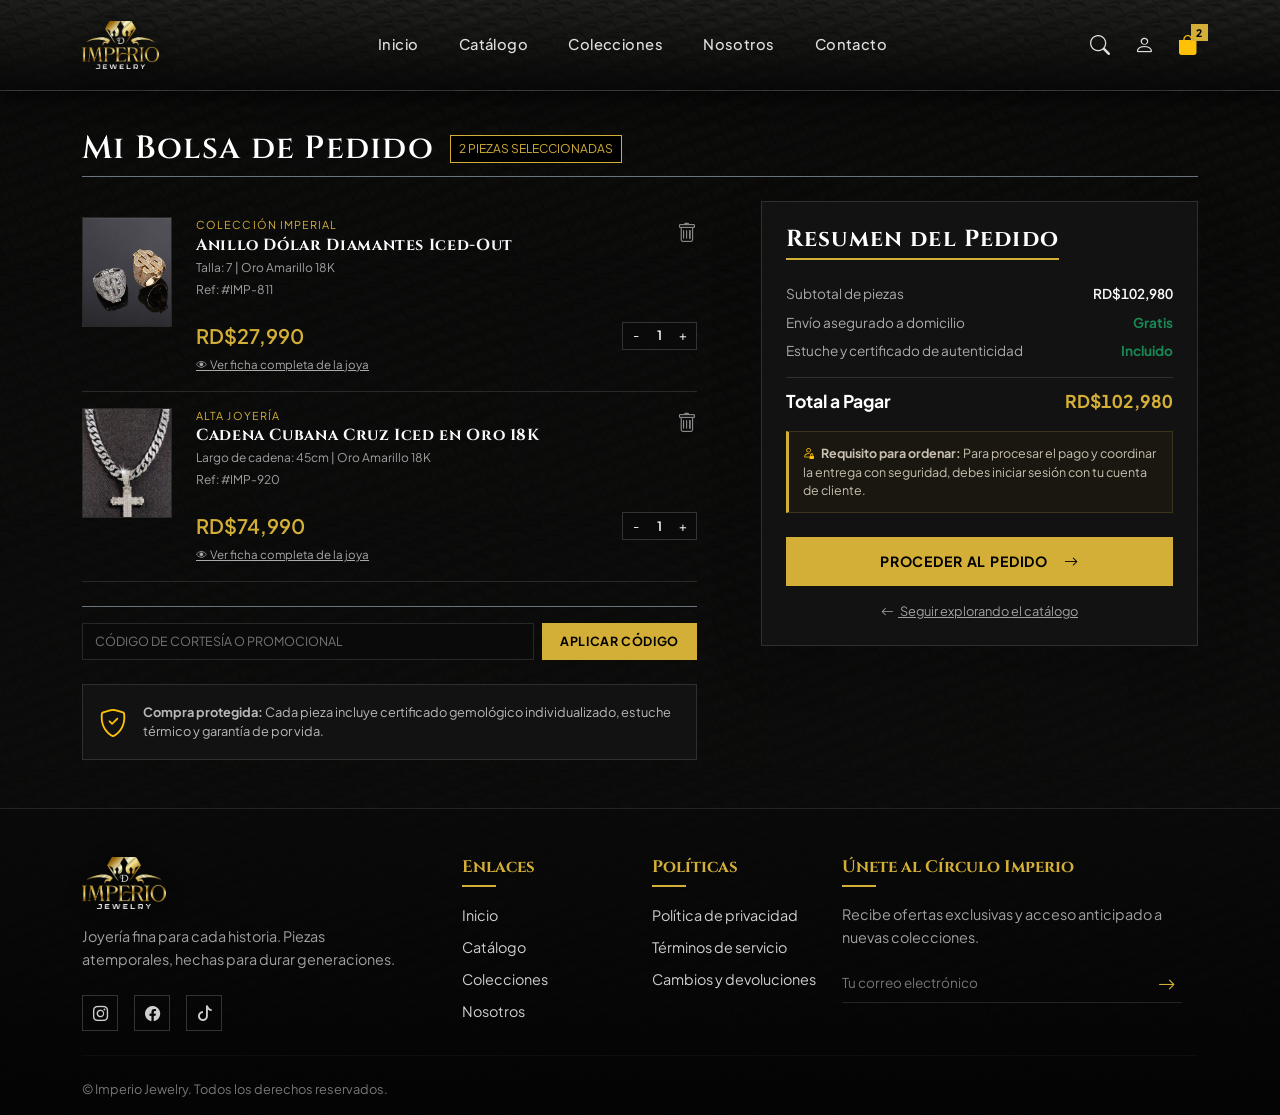
==== carrito.html @ 413360f1 "Fix" ====
<!DOCTYPE html>
<html lang="es">
<head>
<meta charset="UTF-8">
<meta name="viewport" content="width=device-width, initial-scale=1.0">
<title>Mi Bolsa de Compras | Imperio Jewelry</title>
<link href="assets/css/lib/bootstrap/bootstrap.min.css" rel="stylesheet">
<link href="https://cdn.jsdelivr.net/npm/bootstrap-icons@1.11.3/font/bootstrap-icons.min.css" rel="stylesheet">
<link rel="preconnect" href="https://fonts.googleapis.com">
<link rel="preconnect" href="https://fonts.gstatic.com" crossorigin>
<link href="https://fonts.googleapis.com/css2?family=Cinzel:wght@500;600;700;800;900&family=Plus+Jakarta+Sans:ital,wght@0,300;0,400;0,500;0,600;0,700;0,800;1,400&display=swap" rel="stylesheet">
<link rel="stylesheet" href="css/estilos.css">
</head>
<body>

<nav class="navbar navbar-expand-lg navbar-imperio py-3 fixed-top">
  <div class="container">
    <a class="navbar-brand d-flex align-items-center gap-2" href="index.html">
      <img src="img/logo-transparente.png" alt="Imperio Jewelry" class="logo-img">
    </a>
    <button class="navbar-toggler text-light border-secondary" type="button" data-bs-toggle="collapse" data-bs-target="#navImperio" aria-label="Abrir menú">
      <span class="navbar-toggler-icon" style="filter: invert(1);"></span>
    </button>
    <div class="collapse navbar-collapse" id="navImperio">
      <ul class="navbar-nav mx-lg-auto gap-lg-4">
        <li class="nav-item"><a class="nav-link" href="index.html">Inicio</a></li>
        <li class="nav-item"><a class="nav-link" href="catalogo.html">Catálogo</a></li>
        <li class="nav-item"><a class="nav-link" href="index.html#colecciones">Colecciones</a></li>
        <li class="nav-item"><a class="nav-link" href="nosotros.html">Nosotros</a></li>
        <li class="nav-item"><a class="nav-link" href="contacto.html">Contacto</a></li>
      </ul>
      <div class="d-flex align-items-center gap-4 iconos-nav mt-4 mt-lg-0">
        <a href="catalogo.html" aria-label="Buscar"><i class="bi bi-search"></i></a>
        <a href="login.html" data-bs-toggle="modal" data-bs-target="#modalCuenta" aria-label="Iniciar sesión"><i class="bi bi-person"></i></a>
        <a href="carrito.html" class="position-relative text-warning" aria-label="Carrito">
          <i class="bi bi-bag-fill"></i><span class="badge-carrito">2</span>
        </a>
      </div>
    </div>
  </div>
</nav>

<section class="py-5">
  <div class="container">
    <div class="d-flex align-items-center gap-3 mb-4 pb-2 border-bottom border-secondary">
      <h1 class="titulo-seccion mb-0">Mi Bolsa de Pedido</h1>
      <span class="badge-negro px-2 py-1" style="font-size: 0.75rem;">2 PIEZAS SELECCIONADAS</span>
    </div>

    <div class="row g-5">
      <div class="col-lg-7">
        <div class="pe-lg-3">
          <div class="item-carrito-fila py-3">
            <img src="img/prod-anillo-new.jpg" alt="Anillo Dólar Diamantes" style="width: 90px; height: 110px; object-fit: cover; border-radius: 4px; border: 1px solid var(--borde-suave);">
            <div class="flex-grow-1 ps-2">
              <div class="d-flex justify-content-between align-items-start">
                <div>
                  <div class="item-carrito-categoria">Colección Imperial</div>
                  <h3 class="item-carrito-titulo fs-6 mb-1 text-light">Anillo Dólar Diamantes Iced-Out</h3>
                  <div class="item-carrito-detalles mb-1">Talla: 7 | Oro Amarillo 18K</div>
                  <div class="item-carrito-detalles">Ref: #IMP-811</div>
                </div>
                <button type="button" class="btn-eliminar-item" aria-label="Eliminar"><i class="bi bi-trash fs-5"></i></button>
              </div>
              <div class="d-flex justify-content-between align-items-center mt-3">
                <div class="fs-5 fw-semibold text-dorado" style="color: var(--dorado);">RD$27,990</div>
                <div class="btn-cantidad-caja">
                  <button type="button">-</button>
                  <span class="px-2">1</span>
                  <button type="button">+</button>
                </div>
              </div>
              <a href="producto.html" class="ver-detalle-enlace">👁 Ver ficha completa de la joya</a>
            </div>
          </div>

          <div class="item-carrito-fila py-3">
            <img src="img/prod-collar-new.jpg" alt="Cadena Cubana Cruz Iced" style="width: 90px; height: 110px; object-fit: cover; border-radius: 4px; border: 1px solid var(--borde-suave);">
            <div class="flex-grow-1 ps-2">
              <div class="d-flex justify-content-between align-items-start">
                <div>
                  <div class="item-carrito-categoria">Alta Joyería</div>
                  <h3 class="item-carrito-titulo fs-6 mb-1 text-light">Cadena Cubana Cruz Iced en Oro 18K</h3>
                  <div class="item-carrito-detalles mb-1">Largo de cadena: 45cm | Oro Amarillo 18K</div>
                  <div class="item-carrito-detalles">Ref: #IMP-920</div>
                </div>
                <button type="button" class="btn-eliminar-item" aria-label="Eliminar"><i class="bi bi-trash fs-5"></i></button>
              </div>
              <div class="d-flex justify-content-between align-items-center mt-3">
                <div class="fs-5 fw-semibold text-dorado" style="color: var(--dorado);">RD$74,990</div>
                <div class="btn-cantidad-caja">
                  <button type="button">-</button>
                  <span class="px-2">1</span>
                  <button type="button">+</button>
                </div>
              </div>
              <a href="producto.html" class="ver-detalle-enlace">👁 Ver ficha completa de la joya</a>
            </div>
          </div>

          <div class="codigo-promo-caja mt-4 pt-3 border-top border-secondary">
            <input type="text" class="input-promo" placeholder="CÓDIGO DE CORTESÍA O PROMOCIONAL">
            <button type="button" class="btn-aplicar-promo">APLICAR CÓDIGO</button>
          </div>

          <div class="d-flex align-items-center gap-3 p-3 mt-4" style="background: var(--fondo-tarjeta); border: 1px solid var(--borde-suave);">
            <i class="bi bi-shield-check text-warning fs-3"></i>
            <div style="font-size: 0.8rem; color: #b8b8b8;">
              <strong>Compra protegida:</strong> Cada pieza incluye certificado gemológico individualizado, estuche térmico y garantía de por vida.
            </div>
          </div>
        </div>
      </div>

      <div class="col-lg-5">
        <div class="p-4 shadow-lg" style="background: var(--fondo-tarjeta); border: 1px solid var(--borde-suave);">
          <h2 class="titulo-cuenta mb-4">Resumen del Pedido</h2>

          <div class="resumen-totales-linea mb-2">
            <span>Subtotal de piezas</span>
            <span class="fw-semibold text-light">RD$102,980</span>
          </div>

          <div class="resumen-totales-linea mb-2">
            <span>Envío asegurado a domicilio</span>
            <span class="text-success fw-bold">Gratis</span>
          </div>

          <div class="resumen-totales-linea mb-2">
            <span>Estuche y certificado de autenticidad</span>
            <span class="text-success fw-bold">Incluido</span>
          </div>

          <div class="resumen-totales-linea total-destacado my-3">
            <span>Total a Pagar</span>
            <span style="color: var(--dorado);">RD$102,980</span>
          </div>

          <div class="aviso-login-requisito mb-4">
            <i class="bi bi-person-lock me-1 text-warning"></i>
            <strong>Requisito para ordenar:</strong> Para procesar el pago y coordinar la entrega con seguridad, debes iniciar sesión con tu cuenta de cliente.
          </div>

          <button type="button" class="btn-finalizar-pedido" data-bs-toggle="modal" data-bs-target="#modalCuenta">
            PROCEDER AL PEDIDO <i class="bi bi-arrow-right ms-2"></i>
          </button>

          <a href="catalogo.html" class="enlace-seguir-comprando mt-3">
            <i class="bi bi-arrow-left me-1"></i> Seguir explorando el catálogo
          </a>
        </div>
      </div>
    </div>
  </div>
</section>

<footer class="pie-imperio pt-5 pb-3">
  <div class="container">
    <div class="row g-4">
      <div class="col-lg-4">
        <p class="footer-marca d-flex align-items-center gap-2 mb-3">
          <img src="img/logo-transparente.png" alt="Imperio Jewelry" class="footer-logo-img">
        </p>
        <p class="footer-texto">Joyería fina para cada historia. Piezas atemporales, hechas para durar generaciones.</p>
        <div class="d-flex gap-3 footer-redes mt-4">
          <a href="#" aria-label="Instagram"><i class="bi bi-instagram"></i></a>
          <a href="#" aria-label="Facebook"><i class="bi bi-facebook"></i></a>
          <a href="#" aria-label="TikTok"><i class="bi bi-tiktok"></i></a>
        </div>
      </div>
      <div class="col-6 col-lg-2">
        <h5>Enlaces</h5>
        <ul class="list-unstyled">
          <li class="mb-2"><a href="index.html">Inicio</a></li>
          <li class="mb-2"><a href="catalogo.html">Catálogo</a></li>
          <li class="mb-2"><a href="index.html#colecciones">Colecciones</a></li>
          <li class="mb-2"><a href="nosotros.html">Nosotros</a></li>
        </ul>
      </div>
      <div class="col-6 col-lg-2">
        <h5>Políticas</h5>
        <ul class="list-unstyled">
          <li class="mb-2"><a href="privacidad.html">Política de privacidad</a></li>
          <li class="mb-2"><a href="terminos.html">Términos de servicio</a></li>
          <li class="mb-2"><a href="cambios.html">Cambios y devoluciones</a></li>
        </ul>
      </div>
      <div class="col-lg-4">
        <h5>Únete al Círculo Imperio</h5>
        <p class="footer-texto">Recibe ofertas exclusivas y acceso anticipado a nuevas colecciones.</p>
        <form class="footer-newsletter d-flex mt-3" onsubmit="return false;">
          <input type="email" class="flex-grow-1" placeholder="Tu correo electrónico" aria-label="Correo electrónico">
          <button type="submit" aria-label="Suscribirse"><i class="bi bi-arrow-right"></i></button>
        </form>
      </div>
    </div>
    <hr class="my-4">
    <p class="footer-final mb-0">© Imperio Jewelry. Todos los derechos reservados.</p>
  </div>
</footer>

<div class="modal fade modal-cuenta" id="modalCuenta" tabindex="-1" aria-labelledby="modalCuentaLabel" aria-hidden="true">
  <div class="modal-dialog modal-dialog-centered" style="max-width: 430px;">
    <div class="modal-content">
      <div class="modal-header d-flex justify-content-between align-items-center">
        <h5 class="titulo-cuenta" id="modalCuentaLabel">
          <i class="bi bi-person-circle me-2"></i>CUENTA DE CLIENTE
        </h5>
        <button type="button" class="btn-close btn-close-white" data-bs-dismiss="modal" aria-label="Cerrar"></button>
      </div>
      <div class="modal-body">
        <div class="tab-cuenta-switch">
          <button type="button" class="btn-switch active" id="tabBtnLogin" onclick="document.getElementById('formLogin').classList.remove('d-none'); document.getElementById('formRegistro').classList.add('d-none'); this.classList.add('active'); document.getElementById('tabBtnRegistro').classList.remove('active');">Iniciar Sesión</button>
          <button type="button" class="btn-switch" id="tabBtnRegistro" onclick="document.getElementById('formRegistro').classList.remove('d-none'); document.getElementById('formLogin').classList.add('d-none'); this.classList.add('active'); document.getElementById('tabBtnLogin').classList.remove('active');">Crear Cuenta</button>
        </div>

        <div id="formLogin">
          <button type="button" class="btn-google mb-3">
            <svg width="18" height="18" viewBox="0 0 24 24"><path fill="#4285F4" d="M22.56 12.25c0-.78-.07-1.53-.2-2.25H12v4.26h5.92c-.26 1.37-1.04 2.53-2.21 3.31v2.77h3.57c2.08-1.92 3.28-4.74 3.28-8.09z"/><path fill="#34A853" d="M12 23c2.97 0 5.46-.98 7.28-2.66l-3.57-2.77c-.98.66-2.23 1.06-3.71 1.06-2.86 0-5.29-1.93-6.16-4.53H2.18v2.84C3.99 20.53 7.7 23 12 23z"/><path fill="#FBBC05" d="M5.84 14.09c-.22-.66-.35-1.36-.35-2.09s.13-1.43.35-2.09V7.06H2.18C1.43 8.55 1 10.22 1 12s.43 3.45 1.18 4.94l2.85-2.22.81-.63z"/><path fill="#EA4335" d="M12 5.38c1.62 0 3.06.56 4.21 1.64l3.15-3.15C17.45 2.09 14.97 1 12 1 7.7 1 3.99 3.47 2.18 7.06l3.66 2.84c.87-2.6 3.3-4.52 6.16-4.52z"/></svg>
            CONTINUAR CON GOOGLE
          </button>

          <div class="divisor-cuenta">
            <span>o con tu correo electrónico</span>
          </div>

          <form onsubmit="return false;">
            <div class="mb-3">
              <label class="form-label-cuenta">Correo electrónico</label>
              <input type="email" class="input-cuenta" placeholder="ejemplo@correo.com">
            </div>
            <div class="mb-3">
              <label class="form-label-cuenta">Contraseña</label>
              <input type="password" class="input-cuenta" placeholder="Ingresa tu contraseña">
            </div>
            <div class="d-flex justify-content-between align-items-center mb-4">
              <div class="form-check">
                <input class="form-check-input" type="checkbox" id="recordarSesion">
                <label class="form-check-label" for="recordarSesion" style="font-size: 0.8rem; color: #aaa;">Recordarme</label>
              </div>
              <a href="#" style="font-size: 0.8rem; color: var(--dorado);">¿Olvidaste tu contraseña?</a>
            </div>
            <button type="submit" class="btn-cuenta-accion mb-2">INICIAR SESIÓN Y COMPLETAR PEDIDO</button>
          </form>
        </div>

        <div id="formRegistro" class="d-none">
          <form onsubmit="return false;">
            <div class="mb-2">
              <label class="form-label-cuenta">Nombre completo</label>
              <input type="text" class="input-cuenta" placeholder="Nombre y Apellido">
            </div>
            <div class="mb-2">
              <label class="form-label-cuenta">Correo electrónico</label>
              <input type="email" class="input-cuenta" placeholder="ejemplo@correo.com">
            </div>
            <div class="mb-3">
              <label class="form-label-cuenta">Contraseña</label>
              <input type="password" class="input-cuenta" placeholder="Crea una contraseña">
            </div>
            <button type="submit" class="btn-cuenta-accion mb-2">CREAR CUENTA Y COMPLETAR PEDIDO</button>
          </form>
        </div>

        <div class="aviso-login-requisito">
          <i class="bi bi-shield-check me-1 text-warning"></i>
          <strong>Acceso a pedidos:</strong> Para procesar y enviar pedidos se requiere iniciar sesión.
        </div>
      </div>
    </div>
  </div>
</div>

<script src="https://cdn.jsdelivr.net/npm/bootstrap@5.3.3/dist/js/bootstrap.bundle.min.js"></script>
</body>
</html>
---- css/estilos.css ----
:root{
  --negro: #050505;
  --negro-suave: #090909;
  --fondo-tarjeta: #121212;
  --fondo-hover: #1a1a1a;
  --dorado: #d4af37;
  --dorado-claro: #f5eaaf;
  --blanco: #ffffff;
  --hueso: #181510;
  --gris-texto: #a8a8a8;
  --texto-principal: #f0f0f0;
  --borde-suave: rgba(255, 255, 255, 0.12);
  --borde-dorado: rgba(212, 175, 55, 0.35);
  --sombra-chrome: 0 8px 32px rgba(0, 0, 0, 0.6);
}

*{ box-sizing: border-box; }

/* REGLA GENERAL ABSOLUTA: 100% Esquinas cuadradas (sin bordes redondeados ni suavizados) */
*, *::before, *::after,
button, .btn, img, a, div, section, header, footer, article, main, nav, input, select, textarea, 
.modal-content, .card, .badge, .form-control, .form-select, .img-fluid, .hero-figura, 
.bloque-coleccion, .bloque-coleccion img, .item-producto-img-wrap, .item-producto-img-wrap img, 
.item-producto img, .contenedor-img-detalle, .miniatura-joya, .item-carrito-img, 
.rounded, .rounded-1, .rounded-2, .rounded-3, .rounded-4, .rounded-5, .rounded-circle, .rounded-pill, .shadow-lg, .shadow-sm {
  border-radius: 0 !important;
}

body{
  font-family: 'Plus Jakarta Sans', -apple-system, BlinkMacSystemFont, 'Segoe UI', Roboto, sans-serif;
  color: var(--texto-principal);
  background-color: #060606;
  background-image: linear-gradient(180deg, rgba(5,5,5,0.85) 0%, rgba(9,9,9,0.92) 100%), url('../img/carbon-bg.png');
  background-repeat: repeat;
  background-attachment: fixed;
  padding-top: 82px;
}

h1,h2,h3,h4,.marca-nombre,.hero-titulo,.titulo-seccion,.detalle-titulo,.titulo-cuenta{
  font-family: 'Cinzel', 'Cormorant Garamond', Georgia, serif;
  font-weight: 700;
  letter-spacing: 0.04em;
}

.precio, .detalle-precio, .item-carrito-precio, .resumen-totales-linea {
  font-family: 'Plus Jakarta Sans', sans-serif;
  font-variant-numeric: tabular-nums;
  font-feature-settings: "tnum";
}

a{ text-decoration: none; }

/* Logo Image Styling */
.logo-img{
  height: 48px;
  width: auto;
  object-fit: contain;
  filter: drop-shadow(0 2px 8px rgba(0,0,0,0.8));
  transition: transform 0.2s ease;
}
.logo-img:hover{
  transform: scale(1.04);
}
.footer-logo-img{
  height: 52px;
  width: auto;
  object-fit: contain;
  filter: drop-shadow(0 2px 8px rgba(0,0,0,0.8));
}

/* Navbar */
.navbar-imperio{
  background: rgba(6, 6, 6, 0.94);
  background-image: linear-gradient(180deg, rgba(20,20,20,0.6) 0%, rgba(6,6,6,0.95) 100%), url('../img/carbon-bg.png');
  backdrop-filter: blur(12px);
  padding: 12px 0;
  border-bottom: 1px solid var(--borde-suave);
  position: fixed;
  top: 0;
  left: 0;
  right: 0;
  z-index: 1030;
  box-shadow: 0 4px 20px rgba(0,0,0,0.7);
}
.navbar-brand{
  display: flex;
  align-items: center;
  gap: 10px;
}
.marca-d{
  color: var(--dorado);
  font-family: 'Cinzel', serif;
  font-weight: 700;
  font-size: 2.4rem;
  line-height: 1;
}
.marca-texto{
  display: flex;
  flex-direction: column;
  line-height: 1.05;
}
.marca-nombre{
  font-size: 1.55rem;
  font-weight: 700;
  color: var(--blanco);
  letter-spacing: 0.05em;
}
.marca-sub{
  font-size: 0.65rem;
  color: var(--gris-texto);
  letter-spacing: 0.2em;
  font-family: 'Plus Jakarta Sans', sans-serif;
  font-weight: 600;
}
.navbar-nav .nav-link{
  color: #e0e0e0;
  font-size: 0.92rem;
  font-weight: 500;
  letter-spacing: 0.03em;
  padding: 6px 4px;
  border-bottom: 2px solid transparent;
  transition: all 0.2s ease;
}
.navbar-nav .nav-link.active,
.navbar-nav .nav-link:hover{
  color: var(--dorado);
  border-bottom: 2px solid var(--dorado);
}
.iconos-nav a{
  color: #e0e0e0;
  font-size: 1.25rem;
  position: relative;
  display: inline-flex;
  transition: color 0.2s ease;
}
.iconos-nav a:hover{
  color: var(--dorado);
}
.badge-carrito{
  position: absolute;
  top: -6px;
  right: -10px;
  background: var(--dorado);
  color: #000;
  font-size: 0.65rem;
  font-weight: 800;
  font-family: 'Plus Jakarta Sans', sans-serif;
  border-radius: 0 !important;
  width: 17px;
  height: 17px;
  display: flex;
  align-items: center;
  justify-content: center;
}

/* Hero */
.hero{
  background: linear-gradient(135deg, rgba(12,12,12,0.92) 0%, rgba(5,5,5,0.96) 100%), url('../img/carbon-bg.png');
  background-repeat: repeat;
  padding: clamp(50px, 7vw, 90px) 0;
  border-bottom: 1px solid var(--borde-suave);
  position: relative;
  overflow: hidden;
}
.hero::before{
  content: '';
  position: absolute;
  top: -20%;
  right: -10%;
  width: 500px;
  height: 500px;
  background: radial-gradient(circle, rgba(212, 175, 55, 0.12) 0%, transparent 70%);
  pointer-events: none;
}
.hero-eyebrow{
  color: var(--dorado);
  letter-spacing: 0.15em;
  font-size: 0.82rem;
  font-weight: 700;
  text-transform: uppercase;
  margin-bottom: 14px;
  font-family: 'Plus Jakarta Sans', sans-serif;
}
.hero-titulo{
  color: var(--blanco);
  font-size: clamp(2.2rem, 5vw, 3.6rem);
  line-height: 1.1;
  font-weight: 700;
  margin-bottom: 22px;
  text-shadow: 0 4px 16px rgba(0,0,0,0.8);
}
.hero-texto{
  color: #c8c8c8;
  max-width: 490px;
  line-height: 1.7;
  font-size: 1.02rem;
}
.hero-figura{
  width: 100%;
  max-width: 480px;
  max-height: 540px;
  object-fit: cover;
  display: block;
  margin: 0 auto;
  border: 1px solid var(--borde-dorado);
  box-shadow: 0 12px 40px rgba(0,0,0,0.8);
  border-radius: 0 !important;
}

.btn-imperio-dorado{
  background: linear-gradient(135deg, #e5be42 0%, #b89320 100%);
  color: #000;
  border-radius: 0 !important;
  padding: 13px 30px;
  font-size: 0.88rem;
  font-weight: 700;
  letter-spacing: 0.06em;
  text-transform: uppercase;
  font-family: 'Plus Jakarta Sans', sans-serif;
  box-shadow: 0 4px 15px rgba(212, 175, 55, 0.3);
  transition: all 0.2s ease;
}
.btn-imperio-dorado:hover{
  background: linear-gradient(135deg, #f5eaaf 0%, #d4af37 100%);
  color: #000;
  box-shadow: 0 6px 20px rgba(212, 175, 55, 0.5);
}
.btn-imperio-contorno{
  border: 1px solid var(--dorado);
  color: var(--dorado);
  border-radius: 0 !important;
  padding: 13px 30px;
  font-size: 0.88rem;
  font-weight: 600;
  letter-spacing: 0.06em;
  text-transform: uppercase;
  font-family: 'Plus Jakarta Sans', sans-serif;
  background: transparent;
  transition: all 0.2s ease;
}
.btn-imperio-contorno:hover{
  background: rgba(212, 175, 55, 0.15);
  color: var(--dorado-claro);
  border-color: var(--dorado-claro);
}

/* Colecciones */
.seccion-colecciones{
  padding: 80px 0 60px;
}
.titulo-seccion{
  font-size: 2rem;
  font-weight: 600;
  color: var(--blanco);
}
.enlace-ver-todo{
  color: #e0e0e0;
  font-size: 0.9rem;
  border-bottom: 1px solid #444;
  padding-bottom: 2px;
}
.enlace-ver-todo:hover{
  color: var(--dorado);
  border-color: var(--dorado);
}
.bloque-coleccion{
  display: block;
  position: relative;
  overflow: hidden;
  height: 380px;
  background: var(--fondo-tarjeta);
  border: 1px solid var(--borde-suave);
  border-radius: 6px;
  box-shadow: 0 4px 20px rgba(0,0,0,0.5);
  transition: all 0.3s ease;
}
.bloque-coleccion:hover{
  border-color: var(--borde-dorado);
  box-shadow: 0 8px 30px rgba(212, 175, 55, 0.25);
}
.bloque-coleccion img{
  width: 100%;
  height: 100%;
  object-fit: cover;
  display: block;
  transition: transform 0.4s ease;
}
.bloque-coleccion:hover img{
  transform: scale(1.06);
}
.bloque-coleccion span{
  position: absolute;
  bottom: 0;
  left: 0;
  right: 0;
  padding: 34px 18px 18px;
  background: linear-gradient(to top, rgba(5,5,5,0.95) 0%, rgba(5,5,5,0.6) 60%, transparent 100%);
  color: var(--blanco);
  font-family: 'Cinzel', serif;
  font-size: 1.3rem;
  font-weight: 700;
  letter-spacing: 0.05em;
  text-shadow: 0 2px 8px rgba(0,0,0,0.8);
}

/* Banner oferta */
.banner-oferta{
  background: linear-gradient(135deg, rgba(20, 16, 10, 0.95) 0%, rgba(8, 8, 8, 0.98) 100%), url('../img/carbon-bg.png');
  background-repeat: repeat;
  padding: 75px 0;
  border-top: 1px solid var(--borde-dorado);
  border-bottom: 1px solid var(--borde-dorado);
  box-shadow: inset 0 0 50px rgba(0,0,0,0.8);
}
.banner-eyebrow{
  color: var(--dorado);
  letter-spacing: 0.15em;
  font-size: 0.82rem;
  font-weight: 700;
  text-transform: uppercase;
  font-family: 'Plus Jakarta Sans', sans-serif;
}
.banner-oferta h3{
  font-size: clamp(1.8rem, 4vw, 2.5rem);
  font-weight: 700;
  color: var(--blanco);
  font-family: 'Cinzel', serif;
  letter-spacing: 0.03em;
}

/* Destacados */
.seccion-destacados{
  padding: 70px 0;
}
.item-producto{
  display: block;
  color: var(--texto-principal);
  transition: transform 0.25s ease;
}
.item-producto-img-wrap{
  position: relative;
  width: 100%;
  height: 320px;
  background: var(--fondo-tarjeta);
  background-image: linear-gradient(180deg, rgba(15,15,15,0.7) 0%, rgba(8,8,8,0.9) 100%), url('../img/carbon-bg.png');
  overflow: hidden;
  margin-bottom: 14px;
  border: 1px solid var(--borde-suave);
  border-radius: 6px;
  box-shadow: 0 4px 16px rgba(0,0,0,0.6);
  transition: all 0.3s ease;
}
.item-producto:hover .item-producto-img-wrap{
  border-color: var(--borde-dorado);
  box-shadow: 0 8px 24px rgba(212, 175, 55, 0.2);
}
.item-producto-img-wrap img{
  width: 100%;
  height: 100%;
  object-fit: cover;
  display: block;
  transition: transform 0.4s ease;
}
.item-producto:hover .item-producto-img-wrap img{
  transform: scale(1.05);
}
.item-producto img{
  width: 100%;
  height: 320px;
  object-fit: cover;
  display: block;
  margin-bottom: 14px;
  transition: transform 0.3s ease;
}
.item-producto:hover img{
  transform: scale(1.03);
}
.item-producto h4{
  font-size: 1.1rem;
  font-weight: 700;
  margin-bottom: 4px;
  color: var(--blanco);
  font-family: 'Cinzel', serif;
  letter-spacing: 0.02em;
  transition: color 0.2s ease;
}
.item-producto .precio{
  color: var(--dorado);
  font-weight: 700;
  font-size: 1.05rem;
  margin: 0;
}
.item-producto:hover h4{
  color: var(--dorado);
}

/* Confianza */
.franja-confianza{
  background: linear-gradient(180deg, rgba(12,12,12,0.95) 0%, rgba(5,5,5,0.98) 100%), url('../img/carbon-bg.png');
  color: var(--dorado);
  border-top: 1px solid var(--borde-suave);
  border-bottom: 1px solid var(--borde-suave);
  padding: 24px 0;
  font-size: 0.88rem;
  font-weight: 600;
  letter-spacing: 0.05em;
  text-transform: uppercase;
  font-family: 'Plus Jakarta Sans', sans-serif;
}

/* Footer */
.pie-imperio{
  background: linear-gradient(180deg, rgba(8,8,8,0.95) 0%, rgba(3,3,3,0.98) 100%), url('../img/carbon-bg.png');
  background-repeat: repeat;
  color: #cfcfcf;
  padding: 60px 0 30px;
  border-top: 1px solid var(--borde-suave);
}
.footer-marca{
  font-family: 'Cinzel', serif;
  font-size: 1.4rem;
  font-weight: 700;
  color: var(--blanco);
  display: flex;
  align-items: center;
  gap: 8px;
}
.footer-marca .marca-d{
  font-size: 1.8rem;
}
.footer-texto{
  color: #a0a0a0;
  font-size: 0.9rem;
  max-width: 320px;
  line-height: 1.6;
}
.footer-redes{
  margin-top: 18px;
}
.footer-redes a{
  width: 36px;
  height: 36px;
  border: 1px solid #333;
  border-radius: 50%;
  color: #cfcfcf;
  display: flex;
  align-items: center;
  justify-content: center;
  font-size: 0.95rem;
  transition: all 0.2s ease;
}
.footer-redes a:hover{
  border-color: var(--dorado);
  color: var(--dorado);
  background: rgba(212,175,55,0.1);
}
.pie-imperio h5{
  font-family: 'Cinzel', serif;
  color: var(--dorado);
  font-size: 1.05rem;
  font-weight: 700;
  margin-bottom: 16px;
  position: relative;
  padding-bottom: 10px;
}
.pie-imperio h5::after{
  content: "";
  position: absolute;
  left: 0;
  bottom: 0;
  width: 34px;
  height: 2px;
  background: var(--dorado);
}
.pie-imperio ul{
  list-style: none;
  padding: 0;
  margin: 0;
}
.pie-imperio ul li{
  margin-bottom: 10px;
}
.pie-imperio ul li a{
  color: #cfcfcf;
  font-size: 0.9rem;
  transition: color 0.2s ease;
}
.pie-imperio ul li a:hover{
  color: var(--dorado);
}
.footer-newsletter{
  display: flex;
  border-bottom: 1px solid var(--borde-suave);
  max-width: 340px;
  margin-top: 18px;
}
.footer-newsletter input{
  flex: 1;
  background: transparent;
  border: none;
  color: var(--blanco);
  font-size: 0.85rem;
  padding: 8px 0;
}
.footer-newsletter input:focus{
  outline: none;
}
.footer-newsletter button{
  background: transparent;
  border: none;
  color: var(--dorado);
  font-size: 1.1rem;
  cursor: pointer;
}
.pie-imperio hr{
  border-color: #2a2a2a;
  margin: 30px 0 20px;
}
.footer-final{
  color: #777;
  font-size: 0.8rem;
}

/* Ajustes de pantalla */
@media (max-width: 991px){
  .navbar-nav{
    margin-bottom: 8px;
  }
  .navbar-nav .nav-link{
    padding: 10px 4px;
  }
  .iconos-nav{
    border-top: 1px solid #eee;
    padding-top: 16px;
  }
}

@media (max-width: 767px){
  .seccion-colecciones,
  .seccion-destacados{
    padding: 50px 0 40px;
  }
  .banner-oferta{
    padding: 45px 0;
    text-align: center;
  }
  .banner-oferta h3{
    font-size: 1.6rem;
  }
  .titulo-seccion{
    font-size: 1.5rem;
  }
  .franja-confianza .col-6{
    font-size: 0.75rem;
  }
}

/* Modal Cuenta de Cliente */
.modal-cuenta .modal-content{
  background: #111;
  background-image: linear-gradient(180deg, rgba(20,20,20,0.8) 0%, rgba(10,10,10,0.95) 100%), url('../img/carbon-bg.png');
  border: 1px solid var(--borde-suave);
  border-radius: 0 !important;
  box-shadow: 0 16px 48px rgba(0,0,0,0.8);
  color: var(--texto-principal);
  padding: 24px;
}
.modal-cuenta .modal-header{
  border-bottom: none;
  padding: 0 0 16px 0;
  align-items: center;
}
.titulo-cuenta{
  font-family: 'Cinzel', serif;
  font-size: 1.45rem;
  font-weight: 700;
  color: var(--blanco);
  margin: 0;
  letter-spacing: 0.05em;
  display: inline-block;
  border-bottom: 2px solid var(--dorado);
  padding-bottom: 4px;
}
.modal-cuenta .modal-body{
  padding: 8px 0 0 0;
}
.tab-cuenta-switch{
  background: #0a0a0a;
  border: 1px solid var(--borde-suave);
  border-radius: 0 !important;
  padding: 4px;
  display: flex;
  margin-bottom: 20px;
}
.tab-cuenta-switch .btn-switch{
  flex: 1;
  border: none;
  background: transparent;
  padding: 8px 0;
  font-size: 0.85rem;
  font-weight: 600;
  color: #888;
  border-radius: 0 !important;
  transition: all 0.2s ease;
  font-family: 'Plus Jakarta Sans', sans-serif;
}
.tab-cuenta-switch .btn-switch.active{
  background: #222;
  color: var(--blanco);
  box-shadow: 0 2px 6px rgba(0,0,0,0.3);
}
.btn-google{
  width: 100%;
  border: 1px solid var(--borde-suave);
  background: #1a1710;
  padding: 10px;
  font-size: 0.82rem;
  font-weight: 600;
  letter-spacing: 0.04em;
  border-radius: 0 !important;
  color: #eee;
  display: flex;
  align-items: center;
  justify-content: center;
  gap: 10px;
  transition: background 0.2s ease;
  font-family: 'Plus Jakarta Sans', sans-serif;
}
.btn-google:hover{
  background: #252525;
}
.divisor-cuenta{
  position: relative;
  text-align: center;
  margin: 20px 0;
}
.divisor-cuenta::before{
  content: "";
  position: absolute;
  top: 50%;
  left: 0;
  right: 0;
  height: 1px;
  background: var(--borde-suave);
}
.divisor-cuenta span{
  position: relative;
  background: var(--fondo-tarjeta);
  padding: 0 12px;
  font-size: 0.75rem;
  color: #888;
}
.form-label-cuenta{
  font-size: 0.8rem;
  font-weight: 600;
  color: #ccc;
  margin-bottom: 6px;
  font-family: 'Plus Jakarta Sans', sans-serif;
}
.input-cuenta{
  background: #0a0a0a;
  border: 1px solid var(--borde-suave);
  border-radius: 0 !important;
  padding: 10px 14px;
  font-size: 0.88rem;
  width: 100%;
  color: var(--blanco);
  font-family: 'Plus Jakarta Sans', sans-serif;
}
.input-cuenta:focus{
  outline: none;
  border-color: var(--dorado);
  background: #121212;
}
.btn-cuenta-accion{
  background: var(--dorado);
  color: #000;
  border: none;
  width: 100%;
  padding: 13px;
  font-size: 0.85rem;
  font-weight: 700;
  letter-spacing: 0.06em;
  border-radius: 0 !important;
  text-transform: uppercase;
  font-family: 'Plus Jakarta Sans', sans-serif;
  transition: background 0.2s ease, color 0.2s ease;
}
.btn-cuenta-accion:hover{
  background: var(--dorado-claro);
  color: #000;
}
.aviso-login-requisito{
  background: #1a1710;
  border: 1px solid #3d331c;
  border-left: 3px solid var(--dorado);
  padding: 12px 14px;
  font-size: 0.78rem;
  color: #c8c0b0;
  border-radius: 0 !important;
  margin-top: 16px;
  line-height: 1.5;
}

/* Carrito */
.offcanvas-carrito{
  width: 100% !important;
  max-width: 440px !important;
  background: #0e0e0e !important;
  background-image: linear-gradient(180deg, rgba(18,18,18,0.9) 0%, rgba(8,8,8,0.98) 100%), url('../img/carbon-bg.png') !important;
  color: var(--texto-principal) !important;
  border-left: 1px solid var(--borde-suave) !important;
  border-radius: 0 !important;
}
.offcanvas-carrito .offcanvas-header{
  border-bottom: 1px solid var(--borde-suave);
  padding: 20px 24px;
}
.titulo-carrito{
  font-family: 'Cinzel', serif;
  font-size: 1.45rem;
  font-weight: 700;
  margin: 0;
  letter-spacing: 0.05em;
  color: var(--blanco);
  display: inline-block;
  border-bottom: 2px solid var(--dorado);
  padding-bottom: 2px;
}
.offcanvas-carrito .offcanvas-body{
  padding: 20px 24px;
  display: flex;
  flex-direction: column;
}
.lista-items-carrito{
  flex-grow: 1;
  overflow-y: auto;
}
.item-carrito-fila{
  display: flex;
  gap: 16px;
  padding: 16px 0;
  border-bottom: 1px solid var(--borde-suave);
}
.item-carrito-img{
  width: 78px;
  height: 94px;
  object-fit: cover;
  border-radius: 0 !important;
  border: 1px solid #333;
  flex-shrink: 0;
}
.item-carrito-categoria{
  font-size: 0.68rem;
  letter-spacing: 0.1em;
  text-transform: uppercase;
  color: var(--dorado);
  margin-bottom: 2px;
}
.item-carrito-titulo{
  font-size: 0.92rem;
  font-weight: 700;
  font-family: 'Cinzel', serif;
  color: var(--blanco);
  margin-bottom: 3px;
}
.item-carrito-detalles{
  font-size: 0.75rem;
  color: #a0a0a0;
  margin-bottom: 6px;
}
.item-carrito-precio{
  font-size: 0.95rem;
  font-weight: 700;
  color: var(--dorado);
}
.btn-cantidad-caja{
  display: inline-flex;
  align-items: center;
  border: 1px solid #333;
  border-radius: 0 !important;
  background: #0a0a0a;
}
.btn-cantidad-caja button{
  border: none;
  background: transparent;
  width: 26px;
  height: 26px;
  font-size: 0.8rem;
  display: flex;
  align-items: center;
  justify-content: center;
  cursor: pointer;
  color: var(--blanco);
  border-radius: 0 !important;
}
.btn-cantidad-caja span{
  padding: 0 8px;
  font-size: 0.8rem;
  font-weight: 600;
  color: var(--blanco);
}
.btn-eliminar-item{
  color: #888;
  cursor: pointer;
  border: none;
  background: none;
  font-size: 0.95rem;
  padding: 0;
}
.btn-eliminar-item:hover{
  color: #ff5555;
}
.ver-detalle-enlace{
  font-size: 0.72rem;
  color: #aaa;
  text-decoration: underline;
  display: inline-block;
  margin-top: 4px;
}
.ver-detalle-enlace:hover{
  color: var(--dorado);
}
.codigo-promo-caja{
  display: flex;
  gap: 8px;
  margin: 16px 0;
}
.input-promo{
  flex-grow: 1;
  background: #0a0a0a;
  border: 1px solid var(--borde-suave);
  border-radius: 0 !important;
  padding: 8px 12px;
  font-size: 0.78rem;
  text-transform: uppercase;
  color: var(--blanco);
}
.btn-aplicar-promo{
  background: var(--dorado);
  color: #000;
  border: none;
  padding: 8px 18px;
  font-size: 0.78rem;
  font-weight: 700;
  letter-spacing: 0.05em;
  border-radius: 0 !important;
}
.resumen-totales-linea{
  display: flex;
  justify-content: space-between;
  font-size: 0.85rem;
  margin-bottom: 6px;
  color: #aaa;
}
.resumen-totales-linea.total-destacado{
  font-size: 1.1rem;
  font-weight: 700;
  color: var(--blanco);
  margin-top: 10px;
  padding-top: 10px;
  border-top: 1px solid var(--borde-suave);
}
.btn-finalizar-pedido{
  background: var(--dorado);
  color: #000;
  border: none;
  width: 100%;
  padding: 14px;
  font-size: 0.88rem;
  font-weight: 700;
  letter-spacing: 0.06em;
  border-radius: 0 !important;
  text-transform: uppercase;
  display: flex;
  align-items: center;
  justify-content: center;
  gap: 8px;
  margin-top: 14px;
  transition: all 0.2s ease;
}
.btn-finalizar-pedido:hover{
  background: var(--dorado-claro);
  color: #000;
}
.enlace-seguir-comprando{
  text-align: center;
  font-size: 0.8rem;
  color: #a0a0a0;
  text-decoration: underline;
  margin-top: 10px;
  display: block;
}

/* Detalle de Producto */
.migas-imperio{
  font-size: 0.82rem;
  color: #a0a0a0;
  margin-bottom: 24px;
}
.migas-imperio a{
  color: #cccccc;
}
.migas-imperio a:hover{
  color: var(--dorado);
}
.contenedor-img-detalle{
  position: relative;
  border: 1px solid var(--borde-suave);
  background: var(--fondo-tarjeta);
  background-image: linear-gradient(180deg, rgba(15,15,15,0.7) 0%, rgba(8,8,8,0.9) 100%), url('../img/carbon-bg.png');
  border-radius: 0 !important;
  width: 100%;
  height: 560px;
  overflow: hidden;
  box-shadow: 0 8px 32px rgba(0,0,0,0.7);
}
.img-detalle-principal{
  width: 100%;
  height: 100%;
  object-fit: cover;
  display: block;
  border-radius: 0 !important;
}
.badge-flotante-joya{
  position: absolute;
  top: 14px;
  left: 14px;
  display: flex;
  flex-direction: column;
  gap: 6px;
  z-index: 2;
}
.badge-flotante-joya span{
  font-size: 0.68rem;
  font-weight: 700;
  letter-spacing: 0.08em;
  padding: 4px 10px;
  text-transform: uppercase;
  border-radius: 0 !important;
  font-family: 'Plus Jakarta Sans', sans-serif;
}
.badge-negro{
  background: #000;
  color: var(--dorado);
  border: 1px solid var(--dorado);
  border-radius: 0 !important;
}
.badge-dorado-outline{
  background: rgba(10,10,10,0.85);
  border: 1px solid var(--dorado);
  color: var(--dorado-claro);
  border-radius: 0 !important;
}
.fila-miniaturas{
  display: flex;
  gap: 12px;
  margin-top: 14px;
}
.miniatura-joya{
  width: 80px;
  height: 95px;
  object-fit: cover;
  border: 1px solid var(--borde-suave);
  border-radius: 0 !important;
  cursor: pointer;
  opacity: 0.65;
  transition: all 0.2s ease;
}
.miniatura-joya.activa,
.miniatura-joya:hover{
  opacity: 1;
  border: 2px solid var(--dorado);
}
.detalle-eyebrow{
  color: var(--dorado);
  font-size: 0.78rem;
  letter-spacing: 0.12em;
  text-transform: uppercase;
  font-weight: 600;
  margin-bottom: 6px;
}
.detalle-titulo{
  font-size: clamp(2rem, 3.5vw, 2.7rem);
  line-height: 1.15;
  color: var(--blanco);
  margin-bottom: 8px;
  font-family: 'Cinzel', serif;
}
.resenas-calificacion{
  display: flex;
  align-items: center;
  gap: 8px;
  font-size: 0.85rem;
  margin-bottom: 16px;
  color: #ccc;
}
.estrellas-joya{
  color: var(--dorado);
  font-size: 0.95rem;
}
.detalle-precio{
  font-size: 1.85rem;
  font-weight: 700;
  color: var(--dorado);
  margin-bottom: 16px;
}
.caja-info-reserva{
  border: 1px solid #3d331c;
  border-left: 3px solid var(--dorado);
  background: #1a1710;
  padding: 14px 16px;
  border-radius: 0 !important;
  margin-bottom: 20px;
}
.caja-info-reserva-titulo{
  font-size: 0.8rem;
  font-weight: 700;
  letter-spacing: 0.05em;
  text-transform: uppercase;
  color: var(--dorado);
  margin-bottom: 4px;
  display: flex;
  align-items: center;
  gap: 6px;
  font-family: 'Plus Jakarta Sans', sans-serif;
}
.caja-info-reserva-texto{
  font-size: 0.82rem;
  color: #c8c0b0;
  margin: 0;
  line-height: 1.5;
}
.detalle-descripcion{
  color: #b8b8b8;
  font-size: 0.92rem;
  line-height: 1.7;
  margin-bottom: 24px;
}
.selector-titulo{
  font-size: 0.85rem;
  font-weight: 600;
  color: var(--blanco);
  margin-bottom: 8px;
}
.btn-opcion-metal{
  border: 1px solid var(--borde-suave);
  background: #181818;
  color: #ccc;
  padding: 8px 16px;
  font-size: 0.82rem;
  border-radius: 0 !important;
  margin-right: 8px;
  margin-bottom: 8px;
  cursor: pointer;
  transition: all 0.2s ease;
}
.btn-opcion-metal.active{
  background: var(--dorado);
  color: #000;
  border-color: var(--dorado);
  font-weight: 600;
}
.btn-opcion-talla{
  width: 44px;
  height: 44px;
  border: 1px solid var(--borde-suave);
  background: #181818;
  color: #ccc;
  font-size: 0.88rem;
  font-weight: 500;
  display: inline-flex;
  align-items: center;
  justify-content: center;
  border-radius: 0 !important;
  margin-right: 8px;
  cursor: pointer;
  transition: all 0.2s ease;
}
.btn-opcion-talla.active{
  background: var(--dorado);
  color: #000;
  border-color: var(--dorado);
  font-weight: 700;
}
.btn-anadir-bolsa{
  background: var(--dorado);
  color: #000;
  border: none;
  padding: 14px 28px;
  font-size: 0.88rem;
  font-weight: 700;
  letter-spacing: 0.05em;
  border-radius: 0 !important;
  text-transform: uppercase;
  display: inline-flex;
  align-items: center;
  justify-content: center;
  gap: 8px;
  transition: all 0.2s ease;
}
.btn-anadir-bolsa:hover{
  background: var(--dorado-claro);
  color: #000;
}
.btn-comprar-directo{
  border: 1px solid var(--dorado);
  background: transparent;
  color: var(--dorado);
  padding: 14px 28px;
  font-size: 0.88rem;
  font-weight: 600;
  letter-spacing: 0.05em;
  border-radius: 0 !important;
  text-transform: uppercase;
  display: inline-flex;
  align-items: center;
  justify-content: center;
  gap: 8px;
  transition: all 0.2s ease;
}
.btn-comprar-directo:hover{
  background: var(--dorado);
  color: #000;
}
.acordeon-imperio .accordion-item{
  background: transparent;
  border: none;
  border-bottom: 1px solid var(--borde-suave);
  border-radius: 0 !important;
}
.acordeon-imperio .accordion-button{
  padding: 16px 0;
  font-family: 'Cinzel', serif;
  font-size: 1.15rem;
  font-weight: 700;
  color: var(--blanco);
  background: transparent;
  box-shadow: none !important;
  border-radius: 0 !important;
}
.acordeon-imperio .accordion-button:not(.collapsed){
  color: var(--dorado);
  background: transparent;
}
.acordeon-imperio .accordion-body{
  padding: 0 0 18px 0;
  font-size: 0.88rem;
  color: #b0b0b0;
  line-height: 1.6;
}

/* Filtros Catálogo */
.filtro-categoria-btn{
  border: 1px solid var(--borde-suave);
  background: #181818;
  color: #ccc;
  padding: 8px 18px;
  font-size: 0.85rem;
  border-radius: 0 !important;
  cursor: pointer;
  transition: all 0.2s ease;
  font-family: 'Plus Jakarta Sans', sans-serif;
  font-weight: 600;
}
.filtro-categoria-btn.active,
.filtro-categoria-btn:hover{
  background: var(--dorado);
  color: #000;
  border-color: var(--dorado);
  font-weight: 700;
}
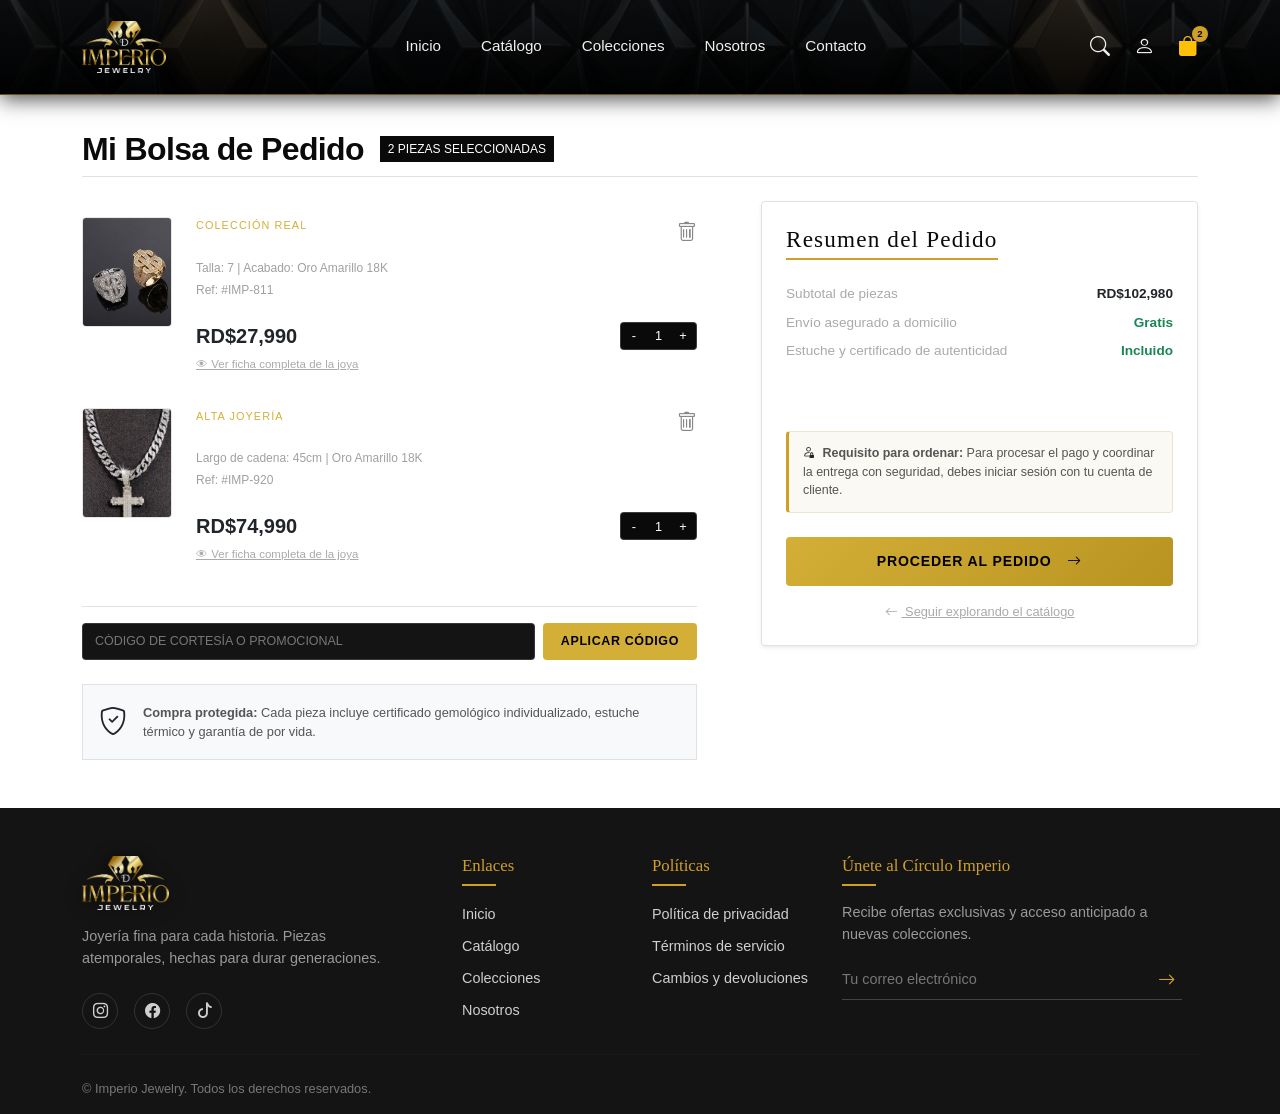
==== commit 0119afdc: "Fix estilo" ====
--- a/carrito.html
+++ b/carrito.html
@@ -7,19 +7,18 @@
 <link href="assets/css/lib/bootstrap/bootstrap.min.css" rel="stylesheet">
 <link href="https://cdn.jsdelivr.net/npm/bootstrap-icons@1.11.3/font/bootstrap-icons.min.css" rel="stylesheet">
 <link rel="preconnect" href="https://fonts.googleapis.com">
-<link rel="preconnect" href="https://fonts.gstatic.com" crossorigin>
-<link href="https://fonts.googleapis.com/css2?family=Cinzel:wght@500;600;700;800;900&family=Plus+Jakarta+Sans:ital,wght@0,300;0,400;0,500;0,600;0,700;0,800;1,400&display=swap" rel="stylesheet">
+<link href="https://fonts.googleapis.com/css2?family=Montserrat:wght@300;400;500;600&family=Playfair+Display:ital,wght@0,400;0,500;0,600;0,700;1,400;1,500;1,600&display=swap" rel="stylesheet">
 <link rel="stylesheet" href="css/estilos.css">
 </head>
 <body>
 
 <nav class="navbar navbar-expand-lg navbar-imperio py-3 fixed-top">
   <div class="container">
-    <a class="navbar-brand d-flex align-items-center gap-2" href="index.html">
+    <a class="navbar-brand d-flex align-items-center" href="index.html">
       <img src="img/logo-transparente.png" alt="Imperio Jewelry" class="logo-img">
     </a>
-    <button class="navbar-toggler text-light border-secondary" type="button" data-bs-toggle="collapse" data-bs-target="#navImperio" aria-label="Abrir menú">
-      <span class="navbar-toggler-icon" style="filter: invert(1);"></span>
+    <button class="navbar-toggler" type="button" data-bs-toggle="collapse" data-bs-target="#navImperio" aria-label="Abrir menú">
+      <span class="navbar-toggler-icon"></span>
     </button>
     <div class="collapse navbar-collapse" id="navImperio">
       <ul class="navbar-nav mx-lg-auto gap-lg-4">
@@ -42,7 +41,7 @@
 
 <section class="py-5">
   <div class="container">
-    <div class="d-flex align-items-center gap-3 mb-4 pb-2 border-bottom border-secondary">
+    <div class="d-flex align-items-center gap-3 mb-4 pb-2 border-bottom">
       <h1 class="titulo-seccion mb-0">Mi Bolsa de Pedido</h1>
       <span class="badge-negro px-2 py-1" style="font-size: 0.75rem;">2 PIEZAS SELECCIONADAS</span>
     </div>
@@ -51,19 +50,19 @@
       <div class="col-lg-7">
         <div class="pe-lg-3">
           <div class="item-carrito-fila py-3">
-            <img src="img/prod-anillo-new.jpg" alt="Anillo Dólar Diamantes" style="width: 90px; height: 110px; object-fit: cover; border-radius: 4px; border: 1px solid var(--borde-suave);">
+            <img src="img/prod-anillo-new.jpg" alt="Anillo Hojas de Ginkgo" style="width: 90px; height: 110px; object-fit: cover; border-radius: 4px; border: 1px solid #e5e5e5;">
             <div class="flex-grow-1 ps-2">
               <div class="d-flex justify-content-between align-items-start">
                 <div>
-                  <div class="item-carrito-categoria">Colección Imperial</div>
-                  <h3 class="item-carrito-titulo fs-6 mb-1 text-light">Anillo Dólar Diamantes Iced-Out</h3>
-                  <div class="item-carrito-detalles mb-1">Talla: 7 | Oro Amarillo 18K</div>
+                  <div class="item-carrito-categoria">Colección Real</div>
+                  <h3 class="item-carrito-titulo fs-6 mb-1">Anillo Hojas de Ginkgo en Oro 18K</h3>
+                  <div class="item-carrito-detalles mb-1">Talla: 7 | Acabado: Oro Amarillo 18K</div>
                   <div class="item-carrito-detalles">Ref: #IMP-811</div>
                 </div>
                 <button type="button" class="btn-eliminar-item" aria-label="Eliminar"><i class="bi bi-trash fs-5"></i></button>
               </div>
               <div class="d-flex justify-content-between align-items-center mt-3">
-                <div class="fs-5 fw-semibold text-dorado" style="color: var(--dorado);">RD$27,990</div>
+                <div class="fs-5 fw-semibold text-dark">RD$27,990</div>
                 <div class="btn-cantidad-caja">
                   <button type="button">-</button>
                   <span class="px-2">1</span>
@@ -75,19 +74,19 @@
           </div>
 
           <div class="item-carrito-fila py-3">
-            <img src="img/prod-collar-new.jpg" alt="Cadena Cubana Cruz Iced" style="width: 90px; height: 110px; object-fit: cover; border-radius: 4px; border: 1px solid var(--borde-suave);">
+            <img src="img/prod-collar-new.jpg" alt="Collar Clásico Éthéré" style="width: 90px; height: 110px; object-fit: cover; border-radius: 4px; border: 1px solid #e5e5e5;">
             <div class="flex-grow-1 ps-2">
               <div class="d-flex justify-content-between align-items-start">
                 <div>
                   <div class="item-carrito-categoria">Alta Joyería</div>
-                  <h3 class="item-carrito-titulo fs-6 mb-1 text-light">Cadena Cubana Cruz Iced en Oro 18K</h3>
+                  <h3 class="item-carrito-titulo fs-6 mb-1">Collar Clásico Éthéré con Pavé</h3>
                   <div class="item-carrito-detalles mb-1">Largo de cadena: 45cm | Oro Amarillo 18K</div>
                   <div class="item-carrito-detalles">Ref: #IMP-920</div>
                 </div>
                 <button type="button" class="btn-eliminar-item" aria-label="Eliminar"><i class="bi bi-trash fs-5"></i></button>
               </div>
               <div class="d-flex justify-content-between align-items-center mt-3">
-                <div class="fs-5 fw-semibold text-dorado" style="color: var(--dorado);">RD$74,990</div>
+                <div class="fs-5 fw-semibold text-dark">RD$74,990</div>
                 <div class="btn-cantidad-caja">
                   <button type="button">-</button>
                   <span class="px-2">1</span>
@@ -98,14 +97,14 @@
             </div>
           </div>
 
-          <div class="codigo-promo-caja mt-4 pt-3 border-top border-secondary">
+          <div class="codigo-promo-caja mt-4 pt-3 border-top">
             <input type="text" class="input-promo" placeholder="CÓDIGO DE CORTESÍA O PROMOCIONAL">
             <button type="button" class="btn-aplicar-promo">APLICAR CÓDIGO</button>
           </div>
 
-          <div class="d-flex align-items-center gap-3 p-3 mt-4" style="background: var(--fondo-tarjeta); border: 1px solid var(--borde-suave);">
-            <i class="bi bi-shield-check text-warning fs-3"></i>
-            <div style="font-size: 0.8rem; color: #b8b8b8;">
+          <div class="d-flex align-items-center gap-3 p-3 mt-4 bg-light border">
+            <i class="bi bi-shield-check text-dark fs-3"></i>
+            <div style="font-size: 0.8rem; color: #555;">
               <strong>Compra protegida:</strong> Cada pieza incluye certificado gemológico individualizado, estuche térmico y garantía de por vida.
             </div>
           </div>
@@ -113,12 +112,12 @@
       </div>
 
       <div class="col-lg-5">
-        <div class="p-4 shadow-lg" style="background: var(--fondo-tarjeta); border: 1px solid var(--borde-suave);">
+        <div class="p-4 border bg-white rounded-1 shadow-sm">
           <h2 class="titulo-cuenta mb-4">Resumen del Pedido</h2>
 
           <div class="resumen-totales-linea mb-2">
             <span>Subtotal de piezas</span>
-            <span class="fw-semibold text-light">RD$102,980</span>
+            <span class="fw-semibold text-dark">RD$102,980</span>
           </div>
 
           <div class="resumen-totales-linea mb-2">
@@ -133,11 +132,11 @@
 
           <div class="resumen-totales-linea total-destacado my-3">
             <span>Total a Pagar</span>
-            <span style="color: var(--dorado);">RD$102,980</span>
+            <span>RD$102,980</span>
           </div>
 
           <div class="aviso-login-requisito mb-4">
-            <i class="bi bi-person-lock me-1 text-warning"></i>
+            <i class="bi bi-person-lock me-1 text-dark"></i>
             <strong>Requisito para ordenar:</strong> Para procesar el pago y coordinar la entrega con seguridad, debes iniciar sesión con tu cuenta de cliente.
           </div>
 
@@ -158,9 +157,9 @@
   <div class="container">
     <div class="row g-4">
       <div class="col-lg-4">
-        <p class="footer-marca d-flex align-items-center gap-2 mb-3">
+        <div class="footer-marca mb-3">
           <img src="img/logo-transparente.png" alt="Imperio Jewelry" class="footer-logo-img">
-        </p>
+        </div>
         <p class="footer-texto">Joyería fina para cada historia. Piezas atemporales, hechas para durar generaciones.</p>
         <div class="d-flex gap-3 footer-redes mt-4">
           <a href="#" aria-label="Instagram"><i class="bi bi-instagram"></i></a>
@@ -206,7 +205,7 @@
         <h5 class="titulo-cuenta" id="modalCuentaLabel">
           <i class="bi bi-person-circle me-2"></i>CUENTA DE CLIENTE
         </h5>
-        <button type="button" class="btn-close btn-close-white" data-bs-dismiss="modal" aria-label="Cerrar"></button>
+        <button type="button" class="btn-close" data-bs-dismiss="modal" aria-label="Cerrar"></button>
       </div>
       <div class="modal-body">
         <div class="tab-cuenta-switch">
@@ -236,7 +235,7 @@
             <div class="d-flex justify-content-between align-items-center mb-4">
               <div class="form-check">
                 <input class="form-check-input" type="checkbox" id="recordarSesion">
-                <label class="form-check-label" for="recordarSesion" style="font-size: 0.8rem; color: #aaa;">Recordarme</label>
+                <label class="form-check-label" for="recordarSesion" style="font-size: 0.8rem; color: #555;">Recordarme</label>
               </div>
               <a href="#" style="font-size: 0.8rem; color: var(--dorado);">¿Olvidaste tu contraseña?</a>
             </div>
@@ -263,7 +262,7 @@
         </div>
 
         <div class="aviso-login-requisito">
-          <i class="bi bi-shield-check me-1 text-warning"></i>
+          <i class="bi bi-shield-check me-1 text-dark"></i>
           <strong>Acceso a pedidos:</strong> Para procesar y enviar pedidos se requiere iniciar sesión.
         </div>
       </div>
--- a/css/estilos.css
+++ b/css/estilos.css
@@ -1,370 +1,402 @@
-:root{
-  --negro: #050505;
-  --negro-suave: #090909;
-  --fondo-tarjeta: #121212;
-  --fondo-hover: #1a1a1a;
-  --dorado: #d4af37;
-  --dorado-claro: #f5eaaf;
+:root {
+  --negro: #0a0a0a;
+  --negro-suave: #141414;
+  --dorado: #cf9f27;
+  /* Dorado cálido principal */
+  --dorado-claro: #f5e4b3;
+  /* Blanco/Dorado para brillos */
   --blanco: #ffffff;
-  --hueso: #181510;
-  --gris-texto: #a8a8a8;
-  --texto-principal: #f0f0f0;
-  --borde-suave: rgba(255, 255, 255, 0.12);
-  --borde-dorado: rgba(212, 175, 55, 0.35);
-  --sombra-chrome: 0 8px 32px rgba(0, 0, 0, 0.6);
-}
-
-*{ box-sizing: border-box; }
-
-/* REGLA GENERAL ABSOLUTA: 100% Esquinas cuadradas (sin bordes redondeados ni suavizados) */
-*, *::before, *::after,
-button, .btn, img, a, div, section, header, footer, article, main, nav, input, select, textarea, 
-.modal-content, .card, .badge, .form-control, .form-select, .img-fluid, .hero-figura, 
-.bloque-coleccion, .bloque-coleccion img, .item-producto-img-wrap, .item-producto-img-wrap img, 
-.item-producto img, .contenedor-img-detalle, .miniatura-joya, .item-carrito-img, 
-.rounded, .rounded-1, .rounded-2, .rounded-3, .rounded-4, .rounded-5, .rounded-circle, .rounded-pill, .shadow-lg, .shadow-sm {
-  border-radius: 0 !important;
-}
-
-body{
-  font-family: 'Plus Jakarta Sans', -apple-system, BlinkMacSystemFont, 'Segoe UI', Roboto, sans-serif;
-  color: var(--texto-principal);
-  background-color: #060606;
-  background-image: linear-gradient(180deg, rgba(5,5,5,0.85) 0%, rgba(9,9,9,0.92) 100%), url('../img/carbon-bg.png');
-  background-repeat: repeat;
-  background-attachment: fixed;
-  padding-top: 82px;
-}
-
-h1,h2,h3,h4,.marca-nombre,.hero-titulo,.titulo-seccion,.detalle-titulo,.titulo-cuenta{
-  font-family: 'Cinzel', 'Cormorant Garamond', Georgia, serif;
-  font-weight: 700;
-  letter-spacing: 0.04em;
-}
-
-.precio, .detalle-precio, .item-carrito-precio, .resumen-totales-linea {
-  font-family: 'Plus Jakarta Sans', sans-serif;
-  font-variant-numeric: tabular-nums;
-  font-feature-settings: "tnum";
-}
-
-a{ text-decoration: none; }
-
-/* Logo Image Styling */
-.logo-img{
-  height: 48px;
-  width: auto;
-  object-fit: contain;
-  filter: drop-shadow(0 2px 8px rgba(0,0,0,0.8));
-  transition: transform 0.2s ease;
-}
-.logo-img:hover{
-  transform: scale(1.04);
-}
-.footer-logo-img{
-  height: 52px;
-  width: auto;
-  object-fit: contain;
-  filter: drop-shadow(0 2px 8px rgba(0,0,0,0.8));
-}
-
-/* Navbar */
-.navbar-imperio{
-  background: rgba(6, 6, 6, 0.94);
-  background-image: linear-gradient(180deg, rgba(20,20,20,0.6) 0%, rgba(6,6,6,0.95) 100%), url('../img/carbon-bg.png');
-  backdrop-filter: blur(12px);
-  padding: 12px 0;
-  border-bottom: 1px solid var(--borde-suave);
+  --hueso: #f7f5f1;
+  --gris-texto: #6b6b6b;
+}
+
+* {
+  box-sizing: border-box;
+}
+
+body {
+  font-family: 'Urbanist', sans-serif;
+  color: #1c1c1c;
+  background: var(--blanco);
+}
+
+h1,
+h2,
+h3,
+h4,
+.marca-nombre,
+.hero-titulo {
+  font-family: 'Syne', sans-serif;
+  letter-spacing: -0.02em;
+}
+
+a {
+  text-decoration: none;
+}
+
+/* Navbar Elegante Texturizado */
+.navbar-imperio {
+  background: #111111;
+  background-image: linear-gradient(rgba(10, 10, 10, 0.8), rgba(0, 0, 0, 0.95)), url('../img/chrome_diamond_pattern.png');
+  background-size: cover;
+  background-position: center;
+  padding: 10px 0;
+  border-bottom: 1px solid rgba(207, 159, 39, 0.45);
+  box-shadow: 0 4px 20px rgba(0, 0, 0, 0.7);
   position: fixed;
   top: 0;
   left: 0;
   right: 0;
   z-index: 1030;
-  box-shadow: 0 4px 20px rgba(0,0,0,0.7);
-}
-.navbar-brand{
+}
+
+.navbar-brand {
   display: flex;
   align-items: center;
   gap: 10px;
 }
-.marca-d{
-  color: var(--dorado);
-  font-family: 'Cinzel', serif;
-  font-weight: 700;
-  font-size: 2.4rem;
-  line-height: 1;
-}
-.marca-texto{
-  display: flex;
-  flex-direction: column;
-  line-height: 1.05;
-}
-.marca-nombre{
-  font-size: 1.55rem;
-  font-weight: 700;
-  color: var(--blanco);
-  letter-spacing: 0.05em;
-}
-.marca-sub{
-  font-size: 0.65rem;
-  color: var(--gris-texto);
-  letter-spacing: 0.2em;
-  font-family: 'Plus Jakarta Sans', sans-serif;
-  font-weight: 600;
-}
-.navbar-nav .nav-link{
-  color: #e0e0e0;
-  font-size: 0.92rem;
+
+/* Logo Image Styling */
+.logo-img {
+  height: 52px;
+  width: auto;
+  object-fit: contain;
+  filter: drop-shadow(0 2px 8px rgba(0, 0, 0, 0.7));
+  transition: transform 0.25s ease;
+}
+
+.logo-img:hover {
+  transform: scale(1.05);
+}
+
+.footer-logo-img {
+  height: 54px;
+  width: auto;
+  object-fit: contain;
+  filter: drop-shadow(0 2px 8px rgba(0, 0, 0, 0.8));
+}
+
+.navbar-nav .nav-link {
+  color: #f0f0f0;
+  font-size: 0.95rem;
   font-weight: 500;
-  letter-spacing: 0.03em;
   padding: 6px 4px;
   border-bottom: 2px solid transparent;
-  transition: all 0.2s ease;
-}
+  transition: color 0.2s ease, border-color 0.2s ease;
+}
+
 .navbar-nav .nav-link.active,
-.navbar-nav .nav-link:hover{
+.navbar-nav .nav-link:hover {
   color: var(--dorado);
   border-bottom: 2px solid var(--dorado);
 }
-.iconos-nav a{
-  color: #e0e0e0;
+
+.iconos-nav a {
+  color: #f0f0f0;
   font-size: 1.25rem;
   position: relative;
   display: inline-flex;
   transition: color 0.2s ease;
 }
-.iconos-nav a:hover{
-  color: var(--dorado);
-}
-.badge-carrito{
+
+.iconos-nav a:hover {
+  color: var(--dorado);
+}
+
+.badge-carrito {
   position: absolute;
   top: -6px;
   right: -10px;
   background: var(--dorado);
-  color: #000;
-  font-size: 0.65rem;
-  font-weight: 800;
-  font-family: 'Plus Jakarta Sans', sans-serif;
-  border-radius: 0 !important;
-  width: 17px;
-  height: 17px;
+  color: #0a0a0a;
+  font-size: 0.6rem;
+  font-weight: 700;
+  border-radius: 50%;
+  width: 16px;
+  height: 16px;
   display: flex;
   align-items: center;
   justify-content: center;
 }
 
+.navbar-toggler {
+  border-color: rgba(201, 162, 76, 0.4);
+}
+
+.navbar-toggler-icon {
+  filter: invert(1);
+}
+
+/*  navbar fijo */
+body {
+  padding-top: 82px;
+}
+
 /* Hero */
-.hero{
-  background: linear-gradient(135deg, rgba(12,12,12,0.92) 0%, rgba(5,5,5,0.96) 100%), url('../img/carbon-bg.png');
-  background-repeat: repeat;
-  padding: clamp(50px, 7vw, 90px) 0;
-  border-bottom: 1px solid var(--borde-suave);
+.hero {
+  background: #0d0d0d;
+  background-image: linear-gradient(rgba(0, 0, 0, 0.5), rgba(0, 0, 0, 0.7)), url('../img/dark_silk_bg.png');
+  background-size: cover;
+  background-position: center;
+  color: var(--blanco);
+  padding: clamp(75px, 9.5vw, 115px) 0;
+  min-height: 79vh;
+  display: flex;
+  align-items: center;
+}
+
+.hero-eyebrow {
+  color: var(--dorado);
+  letter-spacing: 0.12em;
+  font-size: 0.8rem;
+  margin-bottom: 14px;
+}
+
+.hero-titulo {
+  color: var(--blanco);
+  font-size: clamp(2.1rem, 5vw, 3.4rem);
+  line-height: 1.1;
+  font-weight: 600;
+  margin-bottom: 22px;
+}
+
+.hero-texto {
+  color: #c8c8c8;
+  max-width: 480px;
+  line-height: 1.7;
+}
+
+.hero-images-wrapper {
   position: relative;
-  overflow: hidden;
-}
-.hero::before{
-  content: '';
+  height: 480px;
+  display: flex;
+  align-items: center;
+  justify-content: center;
+  perspective: 1200px;
+}
+
+.hero-img-center {
+  width: 100%;
+  max-width: 310px;
+  height: 420px;
+  object-fit: cover;
+  position: relative;
+  z-index: 3;
+  border: 1px solid #444;
+  box-shadow: 0 15px 35px rgba(0, 0, 0, 0.8);
+  transition: transform 0.6s cubic-bezier(0.2, 0.8, 0.2, 1);
+}
+
+.hero-img-side {
+  width: 100%;
+  max-width: 240px;
+  height: 340px;
+  object-fit: cover;
   position: absolute;
-  top: -20%;
-  right: -10%;
-  width: 500px;
-  height: 500px;
-  background: radial-gradient(circle, rgba(212, 175, 55, 0.12) 0%, transparent 70%);
-  pointer-events: none;
-}
-.hero-eyebrow{
-  color: var(--dorado);
-  letter-spacing: 0.15em;
-  font-size: 0.82rem;
-  font-weight: 700;
-  text-transform: uppercase;
-  margin-bottom: 14px;
-  font-family: 'Plus Jakarta Sans', sans-serif;
-}
-.hero-titulo{
-  color: var(--blanco);
-  font-size: clamp(2.2rem, 5vw, 3.6rem);
-  line-height: 1.1;
-  font-weight: 700;
-  margin-bottom: 22px;
-  text-shadow: 0 4px 16px rgba(0,0,0,0.8);
-}
-.hero-texto{
-  color: #c8c8c8;
-  max-width: 490px;
-  line-height: 1.7;
-  font-size: 1.02rem;
-}
-.hero-figura{
+  z-index: 1;
+  opacity: 0.55;
+  border: 1px solid #333;
+  box-shadow: 0 10px 20px rgba(0, 0, 0, 0.6);
+  transition: all 0.6s cubic-bezier(0.2, 0.8, 0.2, 1);
+  filter: brightness(0.65);
+}
+
+.hero-img-left {
+  left: 0;
+  transform: translateX(10%) translateZ(-150px) rotateY(20deg);
+}
+
+.hero-img-right {
+  right: 0;
+  transform: translateX(-10%) translateZ(-150px) rotateY(-20deg);
+}
+
+.hero-images-wrapper:hover .hero-img-left {
+  transform: translateX(-5%) translateZ(-80px) rotateY(15deg);
+  opacity: 0.85;
+  filter: brightness(0.95);
+}
+
+.hero-images-wrapper:hover .hero-img-right {
+  transform: translateX(5%) translateZ(-80px) rotateY(-15deg);
+  opacity: 0.85;
+  filter: brightness(0.95);
+}
+
+.hero-images-wrapper:hover .hero-img-center {
+  transform: scale(1.06) translateZ(40px);
+}
+
+.hero-figura {
   width: 100%;
-  max-width: 480px;
-  max-height: 540px;
+  max-width: 460px;
+  max-height: 520px;
   object-fit: cover;
   display: block;
   margin: 0 auto;
-  border: 1px solid var(--borde-dorado);
-  box-shadow: 0 12px 40px rgba(0,0,0,0.8);
-  border-radius: 0 !important;
-}
-
-.btn-imperio-dorado{
-  background: linear-gradient(135deg, #e5be42 0%, #b89320 100%);
-  color: #000;
-  border-radius: 0 !important;
-  padding: 13px 30px;
-  font-size: 0.88rem;
+  border: 1px solid #2a2a2a;
+}
+
+.hero-figura img {
+  width: 100%;
+  max-width: 480px;
+  display: block;
+  margin: 0 auto;
+  border: 1px solid #2a2a2a;
+}
+
+.btn-imperio-dorado {
+  background: linear-gradient(135deg, #cf9f27 0%, #e8c66a 50%, #cf9f27 100%);
+  background-size: 200% auto;
+  color: var(--negro);
+  border-radius: 0;
+  padding: 12px 28px;
+  font-size: 0.95rem;
+  letter-spacing: 0.05em;
+  font-weight: 800;
+  border: none;
+  box-shadow: 0 4px 15px rgba(207, 159, 39, 0.2);
+  transition: all 0.4s ease;
+  text-transform: uppercase;
+}
+
+.btn-imperio-dorado:hover {
+  background-position: right center;
+  color: var(--negro);
+  box-shadow: 0 6px 20px rgba(207, 159, 39, 0.4);
+  transform: translateY(-2px);
+}
+
+.btn-imperio-contorno {
+  border: 1px solid var(--dorado);
+  color: var(--dorado);
+  border-radius: 0;
+  padding: 12px 28px;
+  font-size: 0.95rem;
+  letter-spacing: 0.05em;
   font-weight: 700;
-  letter-spacing: 0.06em;
+  background: transparent;
+  transition: all 0.3s ease;
   text-transform: uppercase;
-  font-family: 'Plus Jakarta Sans', sans-serif;
-  box-shadow: 0 4px 15px rgba(212, 175, 55, 0.3);
-  transition: all 0.2s ease;
-}
-.btn-imperio-dorado:hover{
-  background: linear-gradient(135deg, #f5eaaf 0%, #d4af37 100%);
-  color: #000;
-  box-shadow: 0 6px 20px rgba(212, 175, 55, 0.5);
-}
-.btn-imperio-contorno{
-  border: 1px solid var(--dorado);
-  color: var(--dorado);
-  border-radius: 0 !important;
-  padding: 13px 30px;
-  font-size: 0.88rem;
-  font-weight: 600;
-  letter-spacing: 0.06em;
-  text-transform: uppercase;
-  font-family: 'Plus Jakarta Sans', sans-serif;
-  background: transparent;
-  transition: all 0.2s ease;
-}
-.btn-imperio-contorno:hover{
-  background: rgba(212, 175, 55, 0.15);
+}
+
+.btn-imperio-contorno:hover {
+  background: rgba(255, 215, 0, 0.1);
   color: var(--dorado-claro);
   border-color: var(--dorado-claro);
+  box-shadow: 0 4px 15px rgba(255, 215, 0, 0.15);
 }
 
 /* Colecciones */
-.seccion-colecciones{
+.seccion-colecciones {
   padding: 80px 0 60px;
 }
-.titulo-seccion{
+
+.titulo-seccion {
   font-size: 2rem;
   font-weight: 600;
-  color: var(--blanco);
-}
-.enlace-ver-todo{
-  color: #e0e0e0;
+  color: var(--negro);
+}
+
+.enlace-ver-todo {
+  color: var(--negro);
   font-size: 0.9rem;
-  border-bottom: 1px solid #444;
+  border-bottom: 1px solid var(--negro);
   padding-bottom: 2px;
 }
-.enlace-ver-todo:hover{
+
+.enlace-ver-todo:hover {
   color: var(--dorado);
   border-color: var(--dorado);
 }
-.bloque-coleccion{
+
+.bloque-coleccion {
   display: block;
   position: relative;
   overflow: hidden;
   height: 380px;
-  background: var(--fondo-tarjeta);
-  border: 1px solid var(--borde-suave);
-  border-radius: 6px;
-  box-shadow: 0 4px 20px rgba(0,0,0,0.5);
-  transition: all 0.3s ease;
-}
-.bloque-coleccion:hover{
-  border-color: var(--borde-dorado);
-  box-shadow: 0 8px 30px rgba(212, 175, 55, 0.25);
-}
-.bloque-coleccion img{
+  background: var(--negro-suave);
+}
+
+.bloque-coleccion img {
   width: 100%;
   height: 100%;
   object-fit: cover;
   display: block;
   transition: transform 0.4s ease;
 }
-.bloque-coleccion:hover img{
-  transform: scale(1.06);
-}
-.bloque-coleccion span{
+
+.bloque-coleccion:hover img {
+  transform: scale(1.05);
+}
+
+.bloque-coleccion span {
   position: absolute;
   bottom: 0;
   left: 0;
   right: 0;
   padding: 34px 18px 18px;
-  background: linear-gradient(to top, rgba(5,5,5,0.95) 0%, rgba(5,5,5,0.6) 60%, transparent 100%);
+  background: linear-gradient(to top, rgba(10, 10, 10, 0.85) 0%, transparent 100%);
   color: var(--blanco);
-  font-family: 'Cinzel', serif;
-  font-size: 1.3rem;
-  font-weight: 700;
-  letter-spacing: 0.05em;
-  text-shadow: 0 2px 8px rgba(0,0,0,0.8);
+  font-family: 'Cormorant Garamond', serif;
+  font-size: 1.35rem;
+  letter-spacing: 0.04em;
 }
 
 /* Banner oferta */
-.banner-oferta{
-  background: linear-gradient(135deg, rgba(20, 16, 10, 0.95) 0%, rgba(8, 8, 8, 0.98) 100%), url('../img/carbon-bg.png');
-  background-repeat: repeat;
-  padding: 75px 0;
-  border-top: 1px solid var(--borde-dorado);
-  border-bottom: 1px solid var(--borde-dorado);
-  box-shadow: inset 0 0 50px rgba(0,0,0,0.8);
-}
-.banner-eyebrow{
-  color: var(--dorado);
-  letter-spacing: 0.15em;
-  font-size: 0.82rem;
-  font-weight: 700;
-  text-transform: uppercase;
-  font-family: 'Plus Jakarta Sans', sans-serif;
-}
-.banner-oferta h3{
-  font-size: clamp(1.8rem, 4vw, 2.5rem);
-  font-weight: 700;
-  color: var(--blanco);
-  font-family: 'Cinzel', serif;
-  letter-spacing: 0.03em;
+.banner-oferta {
+  background: var(--hueso);
+  padding: 70px 0;
+  border-top: 1px solid #ece7dc;
+  border-bottom: 1px solid #ece7dc;
+}
+
+.banner-eyebrow {
+  color: var(--dorado);
+  letter-spacing: 0.1em;
+  font-size: 0.8rem;
+}
+
+.banner-oferta h3 {
+  font-size: 2.2rem;
+  font-weight: 600;
+  color: var(--negro);
 }
 
 /* Destacados */
-.seccion-destacados{
+.seccion-destacados {
   padding: 70px 0;
 }
-.item-producto{
+
+.item-producto {
   display: block;
-  color: var(--texto-principal);
+  color: var(--negro);
   transition: transform 0.25s ease;
 }
-.item-producto-img-wrap{
+
+.item-producto-img-wrap {
   position: relative;
   width: 100%;
   height: 320px;
-  background: var(--fondo-tarjeta);
-  background-image: linear-gradient(180deg, rgba(15,15,15,0.7) 0%, rgba(8,8,8,0.9) 100%), url('../img/carbon-bg.png');
+  background: #fbfbfb;
   overflow: hidden;
   margin-bottom: 14px;
-  border: 1px solid var(--borde-suave);
-  border-radius: 6px;
-  box-shadow: 0 4px 16px rgba(0,0,0,0.6);
-  transition: all 0.3s ease;
-}
-.item-producto:hover .item-producto-img-wrap{
-  border-color: var(--borde-dorado);
-  box-shadow: 0 8px 24px rgba(212, 175, 55, 0.2);
-}
-.item-producto-img-wrap img{
+  border: 1px solid #f0f0f0;
+}
+
+.item-producto-img-wrap img {
   width: 100%;
   height: 100%;
   object-fit: cover;
   display: block;
   transition: transform 0.4s ease;
 }
-.item-producto:hover .item-producto-img-wrap img{
+
+.item-producto:hover .item-producto-img-wrap img {
   transform: scale(1.05);
 }
-.item-producto img{
+
+.item-producto img {
   width: 100%;
   height: 320px;
   object-fit: cover;
@@ -372,72 +404,66 @@
   margin-bottom: 14px;
   transition: transform 0.3s ease;
 }
-.item-producto:hover img{
+
+.item-producto:hover img {
   transform: scale(1.03);
 }
-.item-producto h4{
-  font-size: 1.1rem;
-  font-weight: 700;
+
+.item-producto h4 {
+  font-size: 1.15rem;
   margin-bottom: 4px;
-  color: var(--blanco);
-  font-family: 'Cinzel', serif;
+}
+
+.item-producto .precio {
+  color: var(--dorado);
+  font-weight: 500;
+  margin: 0;
+}
+
+.item-producto:hover h4 {
+  color: var(--dorado);
+}
+
+/* Confianza */
+.franja-confianza {
+  background: var(--negro);
+  color: var(--dorado-claro);
+  padding: 24px 0;
+  font-size: 0.85rem;
   letter-spacing: 0.02em;
-  transition: color 0.2s ease;
-}
-.item-producto .precio{
-  color: var(--dorado);
-  font-weight: 700;
-  font-size: 1.05rem;
-  margin: 0;
-}
-.item-producto:hover h4{
-  color: var(--dorado);
-}
-
-/* Confianza */
-.franja-confianza{
-  background: linear-gradient(180deg, rgba(12,12,12,0.95) 0%, rgba(5,5,5,0.98) 100%), url('../img/carbon-bg.png');
-  color: var(--dorado);
-  border-top: 1px solid var(--borde-suave);
-  border-bottom: 1px solid var(--borde-suave);
-  padding: 24px 0;
-  font-size: 0.88rem;
-  font-weight: 600;
-  letter-spacing: 0.05em;
-  text-transform: uppercase;
-  font-family: 'Plus Jakarta Sans', sans-serif;
 }
 
 /* Footer */
-.pie-imperio{
-  background: linear-gradient(180deg, rgba(8,8,8,0.95) 0%, rgba(3,3,3,0.98) 100%), url('../img/carbon-bg.png');
-  background-repeat: repeat;
+.pie-imperio {
+  background: var(--negro-suave);
   color: #cfcfcf;
   padding: 60px 0 30px;
-  border-top: 1px solid var(--borde-suave);
-}
-.footer-marca{
-  font-family: 'Cinzel', serif;
+}
+
+.footer-marca {
+  font-family: 'Cormorant Garamond', serif;
   font-size: 1.4rem;
-  font-weight: 700;
   color: var(--blanco);
   display: flex;
   align-items: center;
   gap: 8px;
 }
-.footer-marca .marca-d{
+
+.footer-marca .marca-d {
   font-size: 1.8rem;
 }
-.footer-texto{
-  color: #a0a0a0;
+
+.footer-texto {
+  color: #999;
   font-size: 0.9rem;
   max-width: 320px;
-  line-height: 1.6;
-}
-.footer-redes{
+}
+
+.footer-redes {
   margin-top: 18px;
 }
-.footer-redes a{
+
+.footer-redes a {
   width: 36px;
   height: 36px;
   border: 1px solid #333;
@@ -447,23 +473,23 @@
   align-items: center;
   justify-content: center;
   font-size: 0.95rem;
-  transition: all 0.2s ease;
-}
-.footer-redes a:hover{
+}
+
+.footer-redes a:hover {
   border-color: var(--dorado);
   color: var(--dorado);
-  background: rgba(212,175,55,0.1);
-}
-.pie-imperio h5{
-  font-family: 'Cinzel', serif;
+}
+
+.pie-imperio h5 {
+  font-family: 'Cormorant Garamond', serif;
   color: var(--dorado);
   font-size: 1.05rem;
-  font-weight: 700;
   margin-bottom: 16px;
   position: relative;
   padding-bottom: 10px;
 }
-.pie-imperio h5::after{
+
+.pie-imperio h5::after {
   content: "";
   position: absolute;
   left: 0;
@@ -472,316 +498,356 @@
   height: 2px;
   background: var(--dorado);
 }
-.pie-imperio ul{
+
+.pie-imperio ul {
   list-style: none;
   padding: 0;
   margin: 0;
 }
-.pie-imperio ul li{
+
+.pie-imperio ul li {
   margin-bottom: 10px;
 }
-.pie-imperio ul li a{
+
+.pie-imperio ul li a {
   color: #cfcfcf;
   font-size: 0.9rem;
-  transition: color 0.2s ease;
-}
-.pie-imperio ul li a:hover{
-  color: var(--dorado);
-}
-.footer-newsletter{
-  display: flex;
-  border-bottom: 1px solid var(--borde-suave);
+}
+
+.pie-imperio ul li a:hover {
+  color: var(--dorado);
+}
+
+.footer-newsletter {
+  display: flex;
+  border-bottom: 1px solid #444;
   max-width: 340px;
   margin-top: 18px;
 }
-.footer-newsletter input{
+
+.footer-newsletter input {
   flex: 1;
   background: transparent;
   border: none;
   color: var(--blanco);
-  font-size: 0.85rem;
+  font-size: 0.9rem;
   padding: 8px 0;
 }
-.footer-newsletter input:focus{
+
+.footer-newsletter input::placeholder {
+  color: #777;
+}
+
+.footer-newsletter input:focus {
   outline: none;
 }
-.footer-newsletter button{
-  background: transparent;
+
+.footer-newsletter button {
+  background: none;
   border: none;
   color: var(--dorado);
   font-size: 1.1rem;
-  cursor: pointer;
-}
-.pie-imperio hr{
+}
+
+.pie-imperio hr {
   border-color: #2a2a2a;
   margin: 30px 0 20px;
 }
-.footer-final{
+
+.footer-final {
   color: #777;
   font-size: 0.8rem;
 }
 
 /* Ajustes de pantalla */
-@media (max-width: 991px){
-  .navbar-nav{
+@media (max-width: 991px) {
+  .navbar-nav {
     margin-bottom: 8px;
   }
-  .navbar-nav .nav-link{
+
+  .navbar-nav .nav-link {
     padding: 10px 4px;
   }
-  .iconos-nav{
+
+  .iconos-nav {
     border-top: 1px solid #eee;
     padding-top: 16px;
   }
 }
 
-@media (max-width: 767px){
+@media (max-width: 767px) {
+
   .seccion-colecciones,
-  .seccion-destacados{
+  .seccion-destacados {
     padding: 50px 0 40px;
   }
-  .banner-oferta{
+
+  .banner-oferta {
     padding: 45px 0;
     text-align: center;
   }
-  .banner-oferta h3{
+
+  .banner-oferta h3 {
     font-size: 1.6rem;
   }
-  .titulo-seccion{
+
+  .titulo-seccion {
     font-size: 1.5rem;
   }
-  .franja-confianza .col-6{
+
+  .franja-confianza .col-6 {
     font-size: 0.75rem;
   }
 }
 
 /* Modal Cuenta de Cliente */
-.modal-cuenta .modal-content{
-  background: #111;
-  background-image: linear-gradient(180deg, rgba(20,20,20,0.8) 0%, rgba(10,10,10,0.95) 100%), url('../img/carbon-bg.png');
-  border: 1px solid var(--borde-suave);
-  border-radius: 0 !important;
-  box-shadow: 0 16px 48px rgba(0,0,0,0.8);
-  color: var(--texto-principal);
+.modal-cuenta .modal-content {
+  border: 1px solid #e0e0e0;
+  border-radius: 8px;
+  box-shadow: 0 20px 45px rgba(0, 0, 0, 0.15);
+  background: var(--blanco);
   padding: 24px;
 }
-.modal-cuenta .modal-header{
+
+.modal-cuenta .modal-header {
   border-bottom: none;
   padding: 0 0 16px 0;
   align-items: center;
 }
-.titulo-cuenta{
-  font-family: 'Cinzel', serif;
+
+.titulo-cuenta {
+  font-family: 'Cormorant Garamond', serif;
   font-size: 1.45rem;
-  font-weight: 700;
-  color: var(--blanco);
+  color: var(--negro);
   margin: 0;
   letter-spacing: 0.05em;
   display: inline-block;
   border-bottom: 2px solid var(--dorado);
   padding-bottom: 4px;
 }
-.modal-cuenta .modal-body{
+
+.modal-cuenta .modal-body {
   padding: 8px 0 0 0;
 }
-.tab-cuenta-switch{
-  background: #0a0a0a;
-  border: 1px solid var(--borde-suave);
-  border-radius: 0 !important;
+
+.tab-cuenta-switch {
+  background: #f1f1f1;
+  border-radius: 6px;
   padding: 4px;
   display: flex;
   margin-bottom: 20px;
 }
-.tab-cuenta-switch .btn-switch{
+
+.tab-cuenta-switch .btn-switch {
   flex: 1;
   border: none;
   background: transparent;
   padding: 8px 0;
   font-size: 0.85rem;
-  font-weight: 600;
-  color: #888;
-  border-radius: 0 !important;
+  font-weight: 500;
+  color: #666;
+  border-radius: 4px;
   transition: all 0.2s ease;
-  font-family: 'Plus Jakarta Sans', sans-serif;
-}
-.tab-cuenta-switch .btn-switch.active{
-  background: #222;
-  color: var(--blanco);
-  box-shadow: 0 2px 6px rgba(0,0,0,0.3);
-}
-.btn-google{
+}
+
+.tab-cuenta-switch .btn-switch.active {
+  background: var(--blanco);
+  color: var(--negro);
+  box-shadow: 0 2px 6px rgba(0, 0, 0, 0.08);
+}
+
+.btn-google {
   width: 100%;
-  border: 1px solid var(--borde-suave);
-  background: #1a1710;
+  border: 1px solid #e0e0e0;
+  background: var(--blanco);
   padding: 10px;
   font-size: 0.82rem;
   font-weight: 600;
   letter-spacing: 0.04em;
-  border-radius: 0 !important;
-  color: #eee;
+  border-radius: 6px;
+  color: #333;
   display: flex;
   align-items: center;
   justify-content: center;
   gap: 10px;
   transition: background 0.2s ease;
-  font-family: 'Plus Jakarta Sans', sans-serif;
-}
-.btn-google:hover{
-  background: #252525;
-}
-.divisor-cuenta{
+}
+
+.btn-google:hover {
+  background: #f9f9f9;
+}
+
+.divisor-cuenta {
   position: relative;
   text-align: center;
   margin: 20px 0;
 }
-.divisor-cuenta::before{
+
+.divisor-cuenta::before {
   content: "";
   position: absolute;
   top: 50%;
   left: 0;
   right: 0;
   height: 1px;
-  background: var(--borde-suave);
-}
-.divisor-cuenta span{
+  background: #e6e6e6;
+}
+
+.divisor-cuenta span {
   position: relative;
-  background: var(--fondo-tarjeta);
+  background: var(--blanco);
   padding: 0 12px;
   font-size: 0.75rem;
   color: #888;
 }
-.form-label-cuenta{
+
+.form-label-cuenta {
   font-size: 0.8rem;
-  font-weight: 600;
-  color: #ccc;
+  font-weight: 500;
+  color: var(--negro);
   margin-bottom: 6px;
-  font-family: 'Plus Jakarta Sans', sans-serif;
-}
-.input-cuenta{
-  background: #0a0a0a;
-  border: 1px solid var(--borde-suave);
-  border-radius: 0 !important;
+}
+
+.input-cuenta {
+  background: #f8f8f8;
+  border: 1px solid #e4e4e4;
+  border-radius: 6px;
   padding: 10px 14px;
   font-size: 0.88rem;
   width: 100%;
+  color: var(--negro);
+}
+
+.input-cuenta:focus {
+  outline: none;
+  border-color: var(--negro);
+  background: var(--blanco);
+}
+
+.btn-cuenta-accion {
+  background: var(--negro);
   color: var(--blanco);
-  font-family: 'Plus Jakarta Sans', sans-serif;
-}
-.input-cuenta:focus{
-  outline: none;
-  border-color: var(--dorado);
-  background: #121212;
-}
-.btn-cuenta-accion{
-  background: var(--dorado);
-  color: #000;
   border: none;
   width: 100%;
   padding: 13px;
   font-size: 0.85rem;
-  font-weight: 700;
+  font-weight: 600;
   letter-spacing: 0.06em;
-  border-radius: 0 !important;
+  border-radius: 6px;
   text-transform: uppercase;
-  font-family: 'Plus Jakarta Sans', sans-serif;
   transition: background 0.2s ease, color 0.2s ease;
 }
-.btn-cuenta-accion:hover{
-  background: var(--dorado-claro);
-  color: #000;
-}
-.aviso-login-requisito{
-  background: #1a1710;
-  border: 1px solid #3d331c;
+
+.btn-cuenta-accion:hover {
+  background: var(--dorado);
+  color: var(--negro);
+}
+
+.aviso-login-requisito {
+  background: #fbf9f4;
+  border: 1px solid #ede5d4;
   border-left: 3px solid var(--dorado);
   padding: 12px 14px;
   font-size: 0.78rem;
-  color: #c8c0b0;
-  border-radius: 0 !important;
+  color: #555;
+  border-radius: 4px;
   margin-top: 16px;
   line-height: 1.5;
 }
 
-/* Carrito */
-.offcanvas-carrito{
+/* Carrito Tema Oscuro Elegante */
+.offcanvas-carrito {
   width: 100% !important;
   max-width: 440px !important;
   background: #0e0e0e !important;
-  background-image: linear-gradient(180deg, rgba(18,18,18,0.9) 0%, rgba(8,8,8,0.98) 100%), url('../img/carbon-bg.png') !important;
-  color: var(--texto-principal) !important;
-  border-left: 1px solid var(--borde-suave) !important;
-  border-radius: 0 !important;
-}
-.offcanvas-carrito .offcanvas-header{
-  border-bottom: 1px solid var(--borde-suave);
+  background-image: linear-gradient(180deg, rgba(18, 18, 18, 0.92) 0%, rgba(8, 8, 8, 0.98) 100%), url('../img/carbon-bg.png') !important;
+  color: #f0f0f0 !important;
+  border-left: 1px solid rgba(255, 255, 255, 0.12) !important;
+}
+
+.offcanvas-carrito .btn-close {
+  filter: invert(1) grayscale(100%) brightness(200%);
+}
+
+.offcanvas-carrito .offcanvas-header {
+  border-bottom: 1px solid rgba(255, 255, 255, 0.12);
   padding: 20px 24px;
 }
-.titulo-carrito{
-  font-family: 'Cinzel', serif;
+
+.titulo-carrito {
+  font-family: 'Cinzel', 'Cormorant Garamond', serif;
   font-size: 1.45rem;
-  font-weight: 700;
   margin: 0;
   letter-spacing: 0.05em;
-  color: var(--blanco);
+  color: #ffffff;
   display: inline-block;
   border-bottom: 2px solid var(--dorado);
   padding-bottom: 2px;
 }
-.offcanvas-carrito .offcanvas-body{
+
+.offcanvas-carrito .offcanvas-body {
   padding: 20px 24px;
   display: flex;
   flex-direction: column;
 }
-.lista-items-carrito{
+
+.lista-items-carrito {
   flex-grow: 1;
   overflow-y: auto;
 }
-.item-carrito-fila{
+
+.item-carrito-fila {
   display: flex;
   gap: 16px;
   padding: 16px 0;
-  border-bottom: 1px solid var(--borde-suave);
-}
-.item-carrito-img{
+  border-bottom: 1px solid rgba(255, 255, 255, 0.1);
+}
+
+.item-carrito-img {
   width: 78px;
   height: 94px;
   object-fit: cover;
-  border-radius: 0 !important;
-  border: 1px solid #333;
+  border-radius: 4px;
+  border: 1px solid rgba(255, 255, 255, 0.15);
   flex-shrink: 0;
 }
-.item-carrito-categoria{
+
+.item-carrito-categoria {
   font-size: 0.68rem;
   letter-spacing: 0.1em;
   text-transform: uppercase;
-  color: var(--dorado);
+  color: var(--dorado-brillante, #d4af37);
   margin-bottom: 2px;
 }
-.item-carrito-titulo{
+
+.item-carrito-titulo {
   font-size: 0.92rem;
-  font-weight: 700;
-  font-family: 'Cinzel', serif;
-  color: var(--blanco);
+  font-weight: 600;
+  color: #ffffff;
   margin-bottom: 3px;
 }
-.item-carrito-detalles{
+
+.item-carrito-detalles {
   font-size: 0.75rem;
   color: #a0a0a0;
   margin-bottom: 6px;
 }
-.item-carrito-precio{
+
+.item-carrito-precio {
   font-size: 0.95rem;
   font-weight: 700;
-  color: var(--dorado);
-}
-.btn-cantidad-caja{
+  color: var(--dorado-brillante, #d4af37);
+}
+
+.btn-cantidad-caja {
   display: inline-flex;
   align-items: center;
-  border: 1px solid #333;
-  border-radius: 0 !important;
+  border: 1px solid rgba(255, 255, 255, 0.2);
+  border-radius: 4px;
   background: #0a0a0a;
 }
-.btn-cantidad-caja button{
+
+.btn-cantidad-caja button {
   border: none;
   background: transparent;
   width: 26px;
@@ -791,86 +857,106 @@
   align-items: center;
   justify-content: center;
   cursor: pointer;
-  color: var(--blanco);
-  border-radius: 0 !important;
-}
-.btn-cantidad-caja span{
+  color: #ffffff;
+}
+
+.btn-cantidad-caja span {
   padding: 0 8px;
   font-size: 0.8rem;
-  font-weight: 600;
-  color: var(--blanco);
-}
-.btn-eliminar-item{
-  color: #888;
+  font-weight: 500;
+  color: #ffffff;
+}
+
+.btn-eliminar-item {
+  color: #888888;
   cursor: pointer;
   border: none;
   background: none;
   font-size: 0.95rem;
   padding: 0;
-}
-.btn-eliminar-item:hover{
+  transition: color 0.2s ease;
+}
+
+.btn-eliminar-item:hover {
   color: #ff5555;
 }
-.ver-detalle-enlace{
+
+.ver-detalle-enlace {
   font-size: 0.72rem;
-  color: #aaa;
+  color: #aaaaaa;
   text-decoration: underline;
   display: inline-block;
   margin-top: 4px;
 }
-.ver-detalle-enlace:hover{
-  color: var(--dorado);
-}
-.codigo-promo-caja{
+
+.ver-detalle-enlace:hover {
+  color: var(--dorado-brillante, #d4af37);
+}
+
+.codigo-promo-caja {
   display: flex;
   gap: 8px;
   margin: 16px 0;
 }
-.input-promo{
+
+.input-promo {
   flex-grow: 1;
-  background: #0a0a0a;
-  border: 1px solid var(--borde-suave);
-  border-radius: 0 !important;
+  background: #141414;
+  border: 1px solid rgba(255, 255, 255, 0.15);
+  border-radius: 4px;
   padding: 8px 12px;
   font-size: 0.78rem;
   text-transform: uppercase;
-  color: var(--blanco);
-}
-.btn-aplicar-promo{
-  background: var(--dorado);
-  color: #000;
+  color: #ffffff;
+}
+
+.input-promo::placeholder {
+  color: #777777;
+}
+
+.btn-aplicar-promo {
+  background: var(--dorado-brillante, #d4af37);
+  color: #000000;
   border: none;
   padding: 8px 18px;
   font-size: 0.78rem;
   font-weight: 700;
   letter-spacing: 0.05em;
-  border-radius: 0 !important;
-}
-.resumen-totales-linea{
+  border-radius: 4px;
+  transition: background 0.2s ease;
+}
+
+.btn-aplicar-promo:hover {
+  background: #f5eaaf;
+}
+
+.resumen-totales-linea {
   display: flex;
   justify-content: space-between;
   font-size: 0.85rem;
   margin-bottom: 6px;
-  color: #aaa;
-}
-.resumen-totales-linea.total-destacado{
+  color: #aaaaaa;
+}
+
+.resumen-totales-linea.total-destacado {
   font-size: 1.1rem;
   font-weight: 700;
-  color: var(--blanco);
+  color: #ffffff;
   margin-top: 10px;
   padding-top: 10px;
-  border-top: 1px solid var(--borde-suave);
-}
-.btn-finalizar-pedido{
-  background: var(--dorado);
-  color: #000;
+  border-top: 1px solid rgba(255, 255, 255, 0.12);
+}
+
+.btn-finalizar-pedido {
+  background: linear-gradient(135deg, #d4af37 0%, #b89320 100%);
+  color: #000000;
   border: none;
   width: 100%;
   padding: 14px;
   font-size: 0.88rem;
   font-weight: 700;
   letter-spacing: 0.06em;
-  border-radius: 0 !important;
+  border-radius: 4px;
   text-transform: uppercase;
   display: flex;
   align-items: center;
@@ -879,50 +965,58 @@
   margin-top: 14px;
   transition: all 0.2s ease;
 }
-.btn-finalizar-pedido:hover{
-  background: var(--dorado-claro);
-  color: #000;
-}
-.enlace-seguir-comprando{
+
+.btn-finalizar-pedido:hover {
+  background: linear-gradient(135deg, #f5eaaf 0%, #d4af37 100%);
+  color: #000000;
+  box-shadow: 0 4px 15px rgba(212, 175, 55, 0.4);
+}
+
+.enlace-seguir-comprando {
   text-align: center;
   font-size: 0.8rem;
-  color: #a0a0a0;
+  color: #aaaaaa;
   text-decoration: underline;
   margin-top: 10px;
   display: block;
 }
 
+.enlace-seguir-comprando:hover {
+  color: var(--dorado-brillante, #d4af37);
+}
+
 /* Detalle de Producto */
-.migas-imperio{
+.migas-imperio {
   font-size: 0.82rem;
-  color: #a0a0a0;
+  color: #777;
   margin-bottom: 24px;
 }
-.migas-imperio a{
-  color: #cccccc;
-}
-.migas-imperio a:hover{
-  color: var(--dorado);
-}
-.contenedor-img-detalle{
+
+.migas-imperio a {
+  color: #555;
+}
+
+.migas-imperio a:hover {
+  color: var(--dorado);
+}
+
+.contenedor-img-detalle {
   position: relative;
-  border: 1px solid var(--borde-suave);
-  background: var(--fondo-tarjeta);
-  background-image: linear-gradient(180deg, rgba(15,15,15,0.7) 0%, rgba(8,8,8,0.9) 100%), url('../img/carbon-bg.png');
-  border-radius: 0 !important;
+  border: 1px solid #eee;
+  background: #fbfbfb;
   width: 100%;
   height: 560px;
   overflow: hidden;
-  box-shadow: 0 8px 32px rgba(0,0,0,0.7);
-}
-.img-detalle-principal{
+}
+
+.img-detalle-principal {
   width: 100%;
   height: 100%;
   object-fit: cover;
   display: block;
-  border-radius: 0 !important;
-}
-.badge-flotante-joya{
+}
+
+.badge-flotante-joya {
   position: absolute;
   top: 14px;
   left: 14px;
@@ -931,187 +1025,178 @@
   gap: 6px;
   z-index: 2;
 }
-.badge-flotante-joya span{
+
+.badge-flotante-joya span {
   font-size: 0.68rem;
-  font-weight: 700;
+  font-weight: 600;
   letter-spacing: 0.08em;
   padding: 4px 10px;
   text-transform: uppercase;
-  border-radius: 0 !important;
-  font-family: 'Plus Jakarta Sans', sans-serif;
-}
-.badge-negro{
-  background: #000;
-  color: var(--dorado);
+}
+
+.badge-negro {
+  background: var(--negro);
+  color: var(--blanco);
+}
+
+.badge-dorado-outline {
+  background: rgba(255, 255, 255, 0.92);
   border: 1px solid var(--dorado);
-  border-radius: 0 !important;
-}
-.badge-dorado-outline{
-  background: rgba(10,10,10,0.85);
-  border: 1px solid var(--dorado);
-  color: var(--dorado-claro);
-  border-radius: 0 !important;
-}
-.fila-miniaturas{
+  color: var(--dorado);
+}
+
+.fila-miniaturas {
   display: flex;
   gap: 12px;
   margin-top: 14px;
 }
-.miniatura-joya{
+
+.miniatura-joya {
   width: 80px;
   height: 95px;
   object-fit: cover;
-  border: 1px solid var(--borde-suave);
-  border-radius: 0 !important;
+  border: 1px solid #ddd;
+  border-radius: 3px;
   cursor: pointer;
-  opacity: 0.65;
+  opacity: 0.75;
   transition: all 0.2s ease;
 }
+
 .miniatura-joya.activa,
-.miniatura-joya:hover{
+.miniatura-joya:hover {
   opacity: 1;
-  border: 2px solid var(--dorado);
-}
-.detalle-eyebrow{
+  border: 2px solid var(--negro);
+}
+
+.detalle-eyebrow {
   color: var(--dorado);
   font-size: 0.78rem;
   letter-spacing: 0.12em;
   text-transform: uppercase;
-  font-weight: 600;
+  font-weight: 500;
   margin-bottom: 6px;
 }
-.detalle-titulo{
+
+.detalle-titulo {
   font-size: clamp(2rem, 3.5vw, 2.7rem);
-  line-height: 1.15;
-  color: var(--blanco);
+  line-height: 1.1;
+  color: var(--negro);
   margin-bottom: 8px;
-  font-family: 'Cinzel', serif;
-}
-.resenas-calificacion{
+}
+
+.resenas-calificacion {
   display: flex;
   align-items: center;
   gap: 8px;
   font-size: 0.85rem;
   margin-bottom: 16px;
-  color: #ccc;
-}
-.estrellas-joya{
+}
+
+.estrellas-joya {
   color: var(--dorado);
   font-size: 0.95rem;
 }
-.detalle-precio{
+
+.detalle-precio {
   font-size: 1.85rem;
-  font-weight: 700;
-  color: var(--dorado);
+  font-weight: 600;
+  color: var(--negro);
   margin-bottom: 16px;
 }
-.caja-info-reserva{
-  border: 1px solid #3d331c;
+
+.caja-info-reserva {
+  border: 1px solid #ebe5d7;
   border-left: 3px solid var(--dorado);
-  background: #1a1710;
+  background: #faf8f4;
   padding: 14px 16px;
-  border-radius: 0 !important;
+  border-radius: 4px;
   margin-bottom: 20px;
 }
-.caja-info-reserva-titulo{
+
+.caja-info-reserva-titulo {
   font-size: 0.8rem;
-  font-weight: 700;
+  font-weight: 600;
   letter-spacing: 0.05em;
   text-transform: uppercase;
-  color: var(--dorado);
+  color: var(--negro);
   margin-bottom: 4px;
   display: flex;
   align-items: center;
   gap: 6px;
-  font-family: 'Plus Jakarta Sans', sans-serif;
-}
-.caja-info-reserva-texto{
+}
+
+.caja-info-reserva-texto {
   font-size: 0.82rem;
-  color: #c8c0b0;
+  color: #555;
   margin: 0;
   line-height: 1.5;
 }
-.detalle-descripcion{
-  color: #b8b8b8;
+
+.detalle-descripcion {
+  color: #444;
   font-size: 0.92rem;
   line-height: 1.7;
   margin-bottom: 24px;
 }
-.selector-titulo{
+
+.selector-titulo {
   font-size: 0.85rem;
   font-weight: 600;
-  color: var(--blanco);
+  color: var(--negro);
   margin-bottom: 8px;
 }
-.btn-opcion-metal{
-  border: 1px solid var(--borde-suave);
-  background: #181818;
-  color: #ccc;
+
+.btn-opcion-metal {
+  border: 1px solid #dcdcdc;
+  background: var(--blanco);
+  color: #333;
   padding: 8px 16px;
   font-size: 0.82rem;
-  border-radius: 0 !important;
+  border-radius: 4px;
   margin-right: 8px;
   margin-bottom: 8px;
   cursor: pointer;
   transition: all 0.2s ease;
 }
-.btn-opcion-metal.active{
-  background: var(--dorado);
-  color: #000;
-  border-color: var(--dorado);
-  font-weight: 600;
-}
-.btn-opcion-talla{
+
+.btn-opcion-metal.active {
+  background: var(--negro);
+  color: var(--blanco);
+  border-color: var(--negro);
+}
+
+.btn-opcion-talla {
   width: 44px;
   height: 44px;
-  border: 1px solid var(--borde-suave);
-  background: #181818;
-  color: #ccc;
+  border: 1px solid #dcdcdc;
+  background: var(--blanco);
+  color: #333;
   font-size: 0.88rem;
   font-weight: 500;
   display: inline-flex;
   align-items: center;
   justify-content: center;
-  border-radius: 0 !important;
+  border-radius: 4px;
   margin-right: 8px;
   cursor: pointer;
   transition: all 0.2s ease;
 }
-.btn-opcion-talla.active{
-  background: var(--dorado);
-  color: #000;
-  border-color: var(--dorado);
-  font-weight: 700;
-}
-.btn-anadir-bolsa{
-  background: var(--dorado);
-  color: #000;
+
+.btn-opcion-talla.active {
+  background: var(--negro);
+  color: var(--blanco);
+  border-color: var(--negro);
+}
+
+.btn-anadir-bolsa {
+  background: var(--negro);
+  color: var(--blanco);
   border: none;
-  padding: 14px 28px;
-  font-size: 0.88rem;
-  font-weight: 700;
-  letter-spacing: 0.05em;
-  border-radius: 0 !important;
-  text-transform: uppercase;
-  display: inline-flex;
-  align-items: center;
-  justify-content: center;
-  gap: 8px;
-  transition: all 0.2s ease;
-}
-.btn-anadir-bolsa:hover{
-  background: var(--dorado-claro);
-  color: #000;
-}
-.btn-comprar-directo{
-  border: 1px solid var(--dorado);
-  background: transparent;
-  color: var(--dorado);
   padding: 14px 28px;
   font-size: 0.88rem;
   font-weight: 600;
   letter-spacing: 0.05em;
-  border-radius: 0 !important;
+  border-radius: 4px;
   text-transform: uppercase;
   display: inline-flex;
   align-items: center;
@@ -1119,54 +1204,122 @@
   gap: 8px;
   transition: all 0.2s ease;
 }
-.btn-comprar-directo:hover{
+
+.btn-anadir-bolsa:hover {
   background: var(--dorado);
-  color: #000;
-}
-.acordeon-imperio .accordion-item{
-  background: transparent;
+  color: var(--negro);
+}
+
+.btn-comprar-directo {
+  border: 1px solid var(--negro);
+  background: var(--blanco);
+  color: var(--negro);
+  padding: 14px 28px;
+  font-size: 0.88rem;
+  font-weight: 600;
+  letter-spacing: 0.05em;
+  border-radius: 4px;
+  text-transform: uppercase;
+  display: inline-flex;
+  align-items: center;
+  justify-content: center;
+  gap: 8px;
+  transition: all 0.2s ease;
+}
+
+.btn-comprar-directo:hover {
+  background: var(--negro);
+  color: var(--blanco);
+}
+
+.acordeon-imperio .accordion-item {
   border: none;
-  border-bottom: 1px solid var(--borde-suave);
+  border-bottom: 1px solid #e9e9e9;
   border-radius: 0 !important;
 }
-.acordeon-imperio .accordion-button{
+
+.acordeon-imperio .accordion-button {
   padding: 16px 0;
-  font-family: 'Cinzel', serif;
+  font-family: 'Cormorant Garamond', serif;
   font-size: 1.15rem;
-  font-weight: 700;
-  color: var(--blanco);
+  font-weight: 600;
+  color: var(--negro);
   background: transparent;
   box-shadow: none !important;
-  border-radius: 0 !important;
-}
-.acordeon-imperio .accordion-button:not(.collapsed){
-  color: var(--dorado);
-  background: transparent;
-}
-.acordeon-imperio .accordion-body{
+}
+
+.acordeon-imperio .accordion-body {
   padding: 0 0 18px 0;
   font-size: 0.88rem;
-  color: #b0b0b0;
+  color: #555;
   line-height: 1.6;
 }
 
 /* Filtros Catálogo */
-.filtro-categoria-btn{
-  border: 1px solid var(--borde-suave);
-  background: #181818;
-  color: #ccc;
+.filtro-categoria-btn {
+  border: 1px solid #d5d5d5;
+  background: var(--blanco);
+  color: #333;
   padding: 8px 18px;
   font-size: 0.85rem;
-  border-radius: 0 !important;
+  border-radius: 30px;
   cursor: pointer;
   transition: all 0.2s ease;
-  font-family: 'Plus Jakarta Sans', sans-serif;
-  font-weight: 600;
-}
-.filtro-categoria-btn.active,
-.filtro-categoria-btn:hover{
-  background: var(--dorado);
-  color: #000;
-  border-color: var(--dorado);
-  font-weight: 700;
+}
+
+.filtro-categoria-btn.active {
+  background: var(--negro);
+  color: var(--blanco);
+  border-color: var(--negro);
+}
+
+/* Ajustes de responsive para Hero Images */
+@media (max-width: 991px) {
+  .hero-images-wrapper {
+    height: 380px;
+  }
+
+  .hero-img-center {
+    max-width: 250px;
+    height: 340px;
+  }
+
+  .hero-img-side {
+    max-width: 200px;
+    height: 280px;
+  }
+
+  .hero-img-left {
+    transform: translateX(10%) translateZ(-100px) rotateY(15deg);
+  }
+
+  .hero-img-right {
+    transform: translateX(-10%) translateZ(-100px) rotateY(-15deg);
+  }
+}
+
+@media (max-width: 575px) {
+  .hero-images-wrapper {
+    height: 300px;
+  }
+
+  .hero-img-center {
+    max-width: 180px;
+    height: 260px;
+  }
+
+  .hero-img-side {
+    max-width: 140px;
+    height: 210px;
+  }
+
+  .hero-img-left {
+    left: 5%;
+    transform: translateX(0%) translateZ(-80px) rotateY(15deg);
+  }
+
+  .hero-img-right {
+    right: 5%;
+    transform: translateX(0%) translateZ(-80px) rotateY(-15deg);
+  }
 }
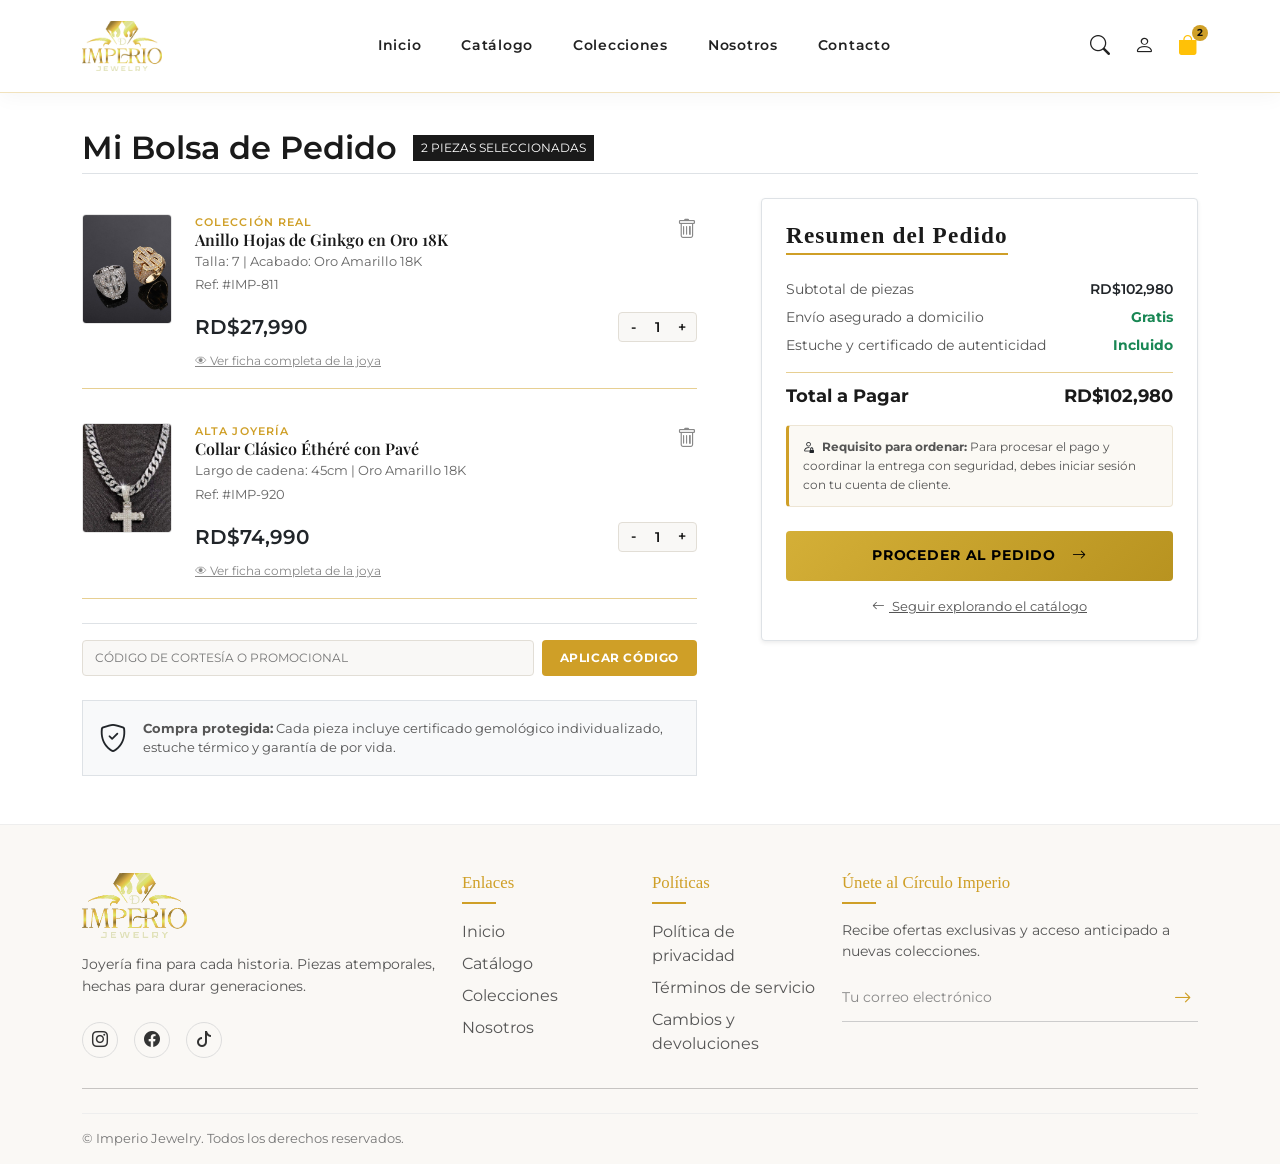
==== commit 31da9b88: "Base" ====
--- a/carrito.html
+++ b/carrito.html
@@ -15,7 +15,7 @@
 <nav class="navbar navbar-expand-lg navbar-imperio py-3 fixed-top">
   <div class="container">
     <a class="navbar-brand d-flex align-items-center" href="index.html">
-      <img src="img/logo-transparente.png" alt="Imperio Jewelry" class="logo-img">
+      <img src="img/logo-dorado.png" alt="Imperio Jewelry" class="logo-img">
     </a>
     <button class="navbar-toggler" type="button" data-bs-toggle="collapse" data-bs-target="#navImperio" aria-label="Abrir menú">
       <span class="navbar-toggler-icon"></span>
@@ -158,7 +158,7 @@
     <div class="row g-4">
       <div class="col-lg-4">
         <div class="footer-marca mb-3">
-          <img src="img/logo-transparente.png" alt="Imperio Jewelry" class="footer-logo-img">
+          <img src="img/logo-dorado.png" alt="Imperio Jewelry" class="footer-logo-img">
         </div>
         <p class="footer-texto">Joyería fina para cada historia. Piezas atemporales, hechas para durar generaciones.</p>
         <div class="d-flex gap-3 footer-redes mt-4">
@@ -273,3 +273,8 @@
 <script src="https://cdn.jsdelivr.net/npm/bootstrap@5.3.3/dist/js/bootstrap.bundle.min.js"></script>
 </body>
 </html>
+
+
+
+
+
--- a/css/estilos.css
+++ b/css/estilos.css
@@ -1,23 +1,20 @@
 :root {
-  --negro: #0a0a0a;
-  --negro-suave: #141414;
+  --negro: #1a1a1a;
+  --negro-suave: #2b2b2b;
   --dorado: #cf9f27;
-  /* Dorado cálido principal */
-  --dorado-claro: #f5e4b3;
-  /* Blanco/Dorado para brillos */
+  --dorado-claro: #d4af37;
   --blanco: #ffffff;
-  --hueso: #f7f5f1;
-  --gris-texto: #6b6b6b;
+  --hueso: #f5f2eb;
+  --gris-texto: #555555;
 }
 
 * {
   box-sizing: border-box;
 }
-
 body {
-  font-family: 'Urbanist', sans-serif;
-  color: #1c1c1c;
-  background: var(--blanco);
+  font-family: 'Montserrat', sans-serif;
+  color: var(--negro);
+  background: #ffffff;
 }
 
 h1,
@@ -26,8 +23,11 @@
 h4,
 .marca-nombre,
 .hero-titulo {
-  font-family: 'Syne', sans-serif;
-  letter-spacing: -0.02em;
+  color: #1a1a1a;
+  font-size: clamp(2.1rem, 5vw, 3.4rem);
+  line-height: 1.1;
+  font-weight: 700;
+  margin-bottom: 22px;
 }
 
 a {
@@ -36,13 +36,10 @@
 
 /* Navbar Elegante Texturizado */
 .navbar-imperio {
-  background: #111111;
-  background-image: linear-gradient(rgba(10, 10, 10, 0.8), rgba(0, 0, 0, 0.95)), url('../img/chrome_diamond_pattern.png');
-  background-size: cover;
-  background-position: center;
+  background: #ffffff;
   padding: 10px 0;
-  border-bottom: 1px solid rgba(207, 159, 39, 0.45);
-  box-shadow: 0 4px 20px rgba(0, 0, 0, 0.7);
+  border-bottom: 1px solid rgba(207, 159, 39, 0.3);
+  box-shadow: 0 4px 20px rgba(0, 0, 0, 0.04);
   position: fixed;
   top: 0;
   left: 0;
@@ -58,11 +55,10 @@
 
 /* Logo Image Styling */
 .logo-img {
-  height: 52px;
+  height: 50px;
   width: auto;
   object-fit: contain;
-  filter: drop-shadow(0 2px 8px rgba(0, 0, 0, 0.7));
-  transition: transform 0.25s ease;
+  filter: sepia(100%) hue-rotate(5deg) saturate(280%) brightness(0.93) contrast(88%);
 }
 
 .logo-img:hover {
@@ -70,19 +66,17 @@
 }
 
 .footer-logo-img {
-  height: 54px;
+  height: 65px;
   width: auto;
   object-fit: contain;
-  filter: drop-shadow(0 2px 8px rgba(0, 0, 0, 0.8));
+  filter: sepia(100%) hue-rotate(5deg) saturate(280%) brightness(0.93) contrast(88%);
 }
 
 .navbar-nav .nav-link {
-  color: #f0f0f0;
-  font-size: 0.95rem;
-  font-weight: 500;
-  padding: 6px 4px;
-  border-bottom: 2px solid transparent;
-  transition: color 0.2s ease, border-color 0.2s ease;
+  color: #222222;
+  font-size: 0.9rem;
+  font-weight: 600;
+  letter-spacing: 0.05em;
 }
 
 .navbar-nav .nav-link.active,
@@ -92,11 +86,10 @@
 }
 
 .iconos-nav a {
-  color: #f0f0f0;
+  color: #222222;
   font-size: 1.25rem;
   position: relative;
   display: inline-flex;
-  transition: color 0.2s ease;
 }
 
 .iconos-nav a:hover {
@@ -134,11 +127,11 @@
 
 /* Hero */
 .hero {
-  background: #0d0d0d;
-  background-image: linear-gradient(rgba(0, 0, 0, 0.5), rgba(0, 0, 0, 0.7)), url('../img/dark_silk_bg.png');
+  background: #f6f3ed;
+  background-image: linear-gradient(rgba(248, 245, 238, 0.45), rgba(240, 235, 224, 0.65)), url('../img/light_silk_bg.png');
   background-size: cover;
   background-position: center;
-  color: var(--blanco);
+  color: #1a1a1a;
   padding: clamp(75px, 9.5vw, 115px) 0;
   min-height: 79vh;
   display: flex;
@@ -146,24 +139,26 @@
 }
 
 .hero-eyebrow {
-  color: var(--dorado);
+  color: #cf9f27;
   letter-spacing: 0.12em;
-  font-size: 0.8rem;
+  font-weight: 600;
+  font-size: 0.85rem;
   margin-bottom: 14px;
 }
 
 .hero-titulo {
-  color: var(--blanco);
+  color: #1a1a1a;
   font-size: clamp(2.1rem, 5vw, 3.4rem);
   line-height: 1.1;
-  font-weight: 600;
+  font-weight: 700;
   margin-bottom: 22px;
 }
 
 .hero-texto {
-  color: #c8c8c8;
+  color: #444444;
   max-width: 480px;
   line-height: 1.7;
+  font-size: 0.95rem;
 }
 
 .hero-images-wrapper {
@@ -253,11 +248,9 @@
   padding: 12px 28px;
   font-size: 0.95rem;
   letter-spacing: 0.05em;
-  font-weight: 800;
-  border: none;
-  box-shadow: 0 4px 15px rgba(207, 159, 39, 0.2);
-  transition: all 0.4s ease;
+  font-weight: 600;
   text-transform: uppercase;
+  transition: all 0.3s ease;
 }
 
 .btn-imperio-dorado:hover {
@@ -426,18 +419,22 @@
 
 /* Confianza */
 .franja-confianza {
-  background: var(--negro);
-  color: var(--dorado-claro);
+  background: #f4efe6;
+  color: #8c6708;
+  font-weight: 600;
   padding: 24px 0;
   font-size: 0.85rem;
   letter-spacing: 0.02em;
+  border-top: 1px solid #e6dfd1;
+  border-bottom: 1px solid #e6dfd1;
 }
 
 /* Footer */
 .pie-imperio {
-  background: var(--negro-suave);
-  color: #cfcfcf;
+  background: #faf8f5;
+  color: #444444;
   padding: 60px 0 30px;
+  border-top: 1px solid #eee;
 }
 
 .footer-marca {
@@ -453,27 +450,13 @@
   font-size: 1.8rem;
 }
 
-.footer-texto {
-  color: #999;
-  font-size: 0.9rem;
-  max-width: 320px;
-}
+.footer-texto { color: #555; font-size: 0.9rem; }
 
 .footer-redes {
   margin-top: 18px;
 }
 
-.footer-redes a {
-  width: 36px;
-  height: 36px;
-  border: 1px solid #333;
-  border-radius: 50%;
-  color: #cfcfcf;
-  display: flex;
-  align-items: center;
-  justify-content: center;
-  font-size: 0.95rem;
-}
+.footer-redes a { width: 36px; height: 36px; display: flex; align-items: center; justify-content: center; border: 1px solid #ddd; border-radius: 50%; color: #333; transition: all 0.3s; }
 
 .footer-redes a:hover {
   border-color: var(--dorado);
@@ -509,34 +492,24 @@
   margin-bottom: 10px;
 }
 
-.pie-imperio ul li a {
-  color: #cfcfcf;
-  font-size: 0.9rem;
-}
+.pie-imperio ul li a { color: #555555; }
 
 .pie-imperio ul li a:hover {
   color: var(--dorado);
 }
 
-.footer-newsletter {
-  display: flex;
-  border-bottom: 1px solid #444;
-  max-width: 340px;
-  margin-top: 18px;
-}
+.footer-newsletter { display: flex; border-bottom: 1px solid #ccc; padding-bottom: 5px; }
 
 .footer-newsletter input {
   flex: 1;
   background: transparent;
   border: none;
-  color: var(--blanco);
+  color: #222222;
   font-size: 0.9rem;
   padding: 8px 0;
 }
 
-.footer-newsletter input::placeholder {
-  color: #777;
-}
+.footer-newsletter input::placeholder { color: #888; }
 
 .footer-newsletter input:focus {
   outline: none;
@@ -554,10 +527,7 @@
   margin: 30px 0 20px;
 }
 
-.footer-final {
-  color: #777;
-  font-size: 0.8rem;
-}
+.footer-final { color: #777; font-size: 0.8rem; border-top: 1px solid #eee; padding-top: 15px; margin-top: 20px; }
 
 /* Ajustes de pantalla */
 @media (max-width: 991px) {
@@ -566,8 +536,11 @@
   }
 
   .navbar-nav .nav-link {
-    padding: 10px 4px;
-  }
+  color: #222222;
+  font-size: 0.9rem;
+  font-weight: 600;
+  letter-spacing: 0.05em;
+}
 
   .iconos-nav {
     border-top: 1px solid #eee;
@@ -759,29 +732,27 @@
 .offcanvas-carrito {
   width: 100% !important;
   max-width: 440px !important;
-  background: #0e0e0e !important;
-  background-image: linear-gradient(180deg, rgba(18, 18, 18, 0.92) 0%, rgba(8, 8, 8, 0.98) 100%), url('../img/carbon-bg.png') !important;
-  color: #f0f0f0 !important;
-  border-left: 1px solid rgba(255, 255, 255, 0.12) !important;
-}
-
-.offcanvas-carrito .btn-close {
-  filter: invert(1) grayscale(100%) brightness(200%);
-}
+  background: #fdfdfd !important;
+  color: #1a1a1a !important;
+  border-left: 1px solid #eae5db !important;
+  box-shadow: -8px 0 30px rgba(0, 0, 0, 0.06) !important;
+}
+
+.offcanvas-carrito .btn-close { filter: none; }
 
 .offcanvas-carrito .offcanvas-header {
-  border-bottom: 1px solid rgba(255, 255, 255, 0.12);
+  border-bottom: 1.5px solid rgba(207, 159, 39, 0.5);
   padding: 20px 24px;
 }
 
 .titulo-carrito {
-  font-family: 'Cinzel', 'Cormorant Garamond', serif;
-  font-size: 1.45rem;
+  font-family: 'Playfair Display', serif;
+  font-size: 1.35rem;
   margin: 0;
-  letter-spacing: 0.05em;
-  color: #ffffff;
+  letter-spacing: 0.03em;
+  color: #1a1a1a;
   display: inline-block;
-  border-bottom: 2px solid var(--dorado);
+  border-bottom: 2px solid #cf9f27;
   padding-bottom: 2px;
 }
 
@@ -798,9 +769,10 @@
 
 .item-carrito-fila {
   display: flex;
-  gap: 16px;
-  padding: 16px 0;
-  border-bottom: 1px solid rgba(255, 255, 255, 0.1);
+  gap: 15px;
+  padding-bottom: 18px;
+  margin-bottom: 18px;
+  border-bottom: 1.5px solid rgba(207, 159, 39, 0.5);
 }
 
 .item-carrito-img {
@@ -808,7 +780,7 @@
   height: 94px;
   object-fit: cover;
   border-radius: 4px;
-  border: 1px solid rgba(255, 255, 255, 0.15);
+  border: 1px solid #eee;
   flex-shrink: 0;
 }
 
@@ -816,78 +788,64 @@
   font-size: 0.68rem;
   letter-spacing: 0.1em;
   text-transform: uppercase;
-  color: var(--dorado-brillante, #d4af37);
-  margin-bottom: 2px;
-}
-
-.item-carrito-titulo {
-  font-size: 0.92rem;
-  font-weight: 600;
-  color: #ffffff;
-  margin-bottom: 3px;
-}
-
-.item-carrito-detalles {
-  font-size: 0.75rem;
-  color: #a0a0a0;
-  margin-bottom: 6px;
-}
+  color: #cf9f27;
+  font-weight: 600;
+}
+
+.item-carrito-titulo { color: #1a1a1a; font-size: 1rem; font-weight: 600; font-family: 'Playfair Display', serif; margin-bottom: 4px; }
+
+.item-carrito-detalles { color: #666; font-size: 0.8rem; margin-bottom: 2px; }
 
 .item-carrito-precio {
+  font-weight: 700;
+  color: #cf9f27;
   font-size: 0.95rem;
-  font-weight: 700;
-  color: var(--dorado-brillante, #d4af37);
 }
 
 .btn-cantidad-caja {
   display: inline-flex;
   align-items: center;
-  border: 1px solid rgba(255, 255, 255, 0.2);
+  border: 1px solid #e2ded6;
   border-radius: 4px;
-  background: #0a0a0a;
+  background: #f9f8f6;
 }
 
 .btn-cantidad-caja button {
+  background: none;
   border: none;
-  background: transparent;
-  width: 26px;
-  height: 26px;
-  font-size: 0.8rem;
-  display: flex;
+  color: #1a1a1a;
+  width: 28px;
+  height: 28px;
+  display: inline-flex;
   align-items: center;
   justify-content: center;
+  font-size: 0.9rem;
+  font-weight: 600;
   cursor: pointer;
-  color: #ffffff;
+  transition: all 0.2s ease;
 }
 
 .btn-cantidad-caja span {
-  padding: 0 8px;
-  font-size: 0.8rem;
-  font-weight: 500;
-  color: #ffffff;
+  padding: 0 10px;
+  font-size: 0.85rem;
+  font-weight: 600;
+  color: #1a1a1a;
 }
 
 .btn-eliminar-item {
+  background: none;
+  border: none;
   color: #888888;
   cursor: pointer;
-  border: none;
-  background: none;
-  font-size: 0.95rem;
   padding: 0;
-  transition: color 0.2s ease;
+  transition: color 0.2s;
 }
 
 .btn-eliminar-item:hover {
   color: #ff5555;
 }
 
-.ver-detalle-enlace {
-  font-size: 0.72rem;
-  color: #aaaaaa;
-  text-decoration: underline;
-  display: inline-block;
-  margin-top: 4px;
-}
+.ver-detalle-enlace { display: inline-block; font-size: 0.75rem; color: #888; text-decoration: underline; margin-top: 10px; transition: color 0.2s; }
 
 .ver-detalle-enlace:hover {
   color: var(--dorado-brillante, #d4af37);
@@ -901,13 +859,13 @@
 
 .input-promo {
   flex-grow: 1;
-  background: #141414;
-  border: 1px solid rgba(255, 255, 255, 0.15);
+  background: #f9f8f6;
+  border: 1px solid #e2ded6;
   border-radius: 4px;
   padding: 8px 12px;
   font-size: 0.78rem;
   text-transform: uppercase;
-  color: #ffffff;
+  color: #1a1a1a;
 }
 
 .input-promo::placeholder {
@@ -915,15 +873,16 @@
 }
 
 .btn-aplicar-promo {
-  background: var(--dorado-brillante, #d4af37);
-  color: #000000;
+  background: #cf9f27;
+  color: #ffffff;
   border: none;
   padding: 8px 18px;
-  font-size: 0.78rem;
+  border-radius: 4px;
+  font-size: 0.75rem;
   font-weight: 700;
   letter-spacing: 0.05em;
-  border-radius: 4px;
-  transition: background 0.2s ease;
+  cursor: pointer;
+  transition: background 0.2s;
 }
 
 .btn-aplicar-promo:hover {
@@ -935,16 +894,16 @@
   justify-content: space-between;
   font-size: 0.85rem;
   margin-bottom: 6px;
-  color: #aaaaaa;
+  color: #555555;
 }
 
 .resumen-totales-linea.total-destacado {
   font-size: 1.1rem;
   font-weight: 700;
-  color: #ffffff;
+  color: #1a1a1a;
   margin-top: 10px;
   padding-top: 10px;
-  border-top: 1px solid rgba(255, 255, 255, 0.12);
+  border-top: 1.5px solid rgba(207, 159, 39, 0.5);
 }
 
 .btn-finalizar-pedido {
@@ -975,10 +934,10 @@
 .enlace-seguir-comprando {
   text-align: center;
   font-size: 0.8rem;
-  color: #aaaaaa;
+  color: #555555;
   text-decoration: underline;
-  margin-top: 10px;
   display: block;
+  margin-top: 12px;
 }
 
 .enlace-seguir-comprando:hover {
@@ -1322,4 +1281,24 @@
     right: 5%;
     transform: translateX(0%) translateZ(-80px) rotateY(-15deg);
   }
-}+}
+
+
+
+
+
+
+
+
+
+
+
+
+
+
+
+
+
+
+
+
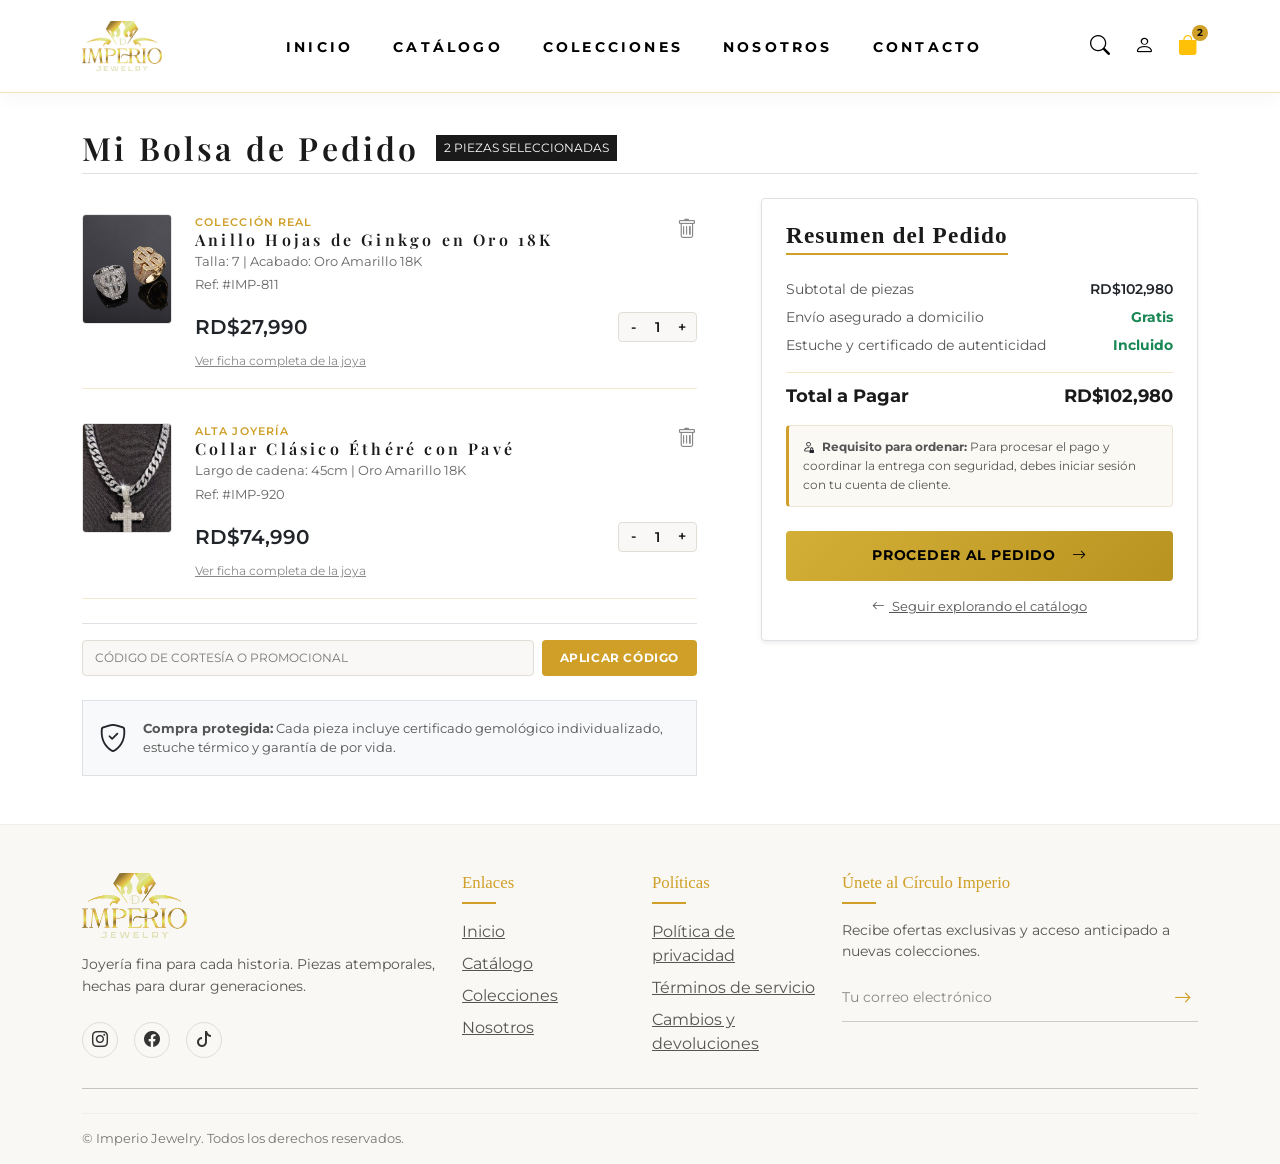
==== commit 321c95a5: "Fix" ====
--- a/carrito.html
+++ b/carrito.html
@@ -1,280 +1,304 @@
 <!DOCTYPE html>
 <html lang="es">
+
 <head>
-<meta charset="UTF-8">
-<meta name="viewport" content="width=device-width, initial-scale=1.0">
-<title>Mi Bolsa de Compras | Imperio Jewelry</title>
-<link href="assets/css/lib/bootstrap/bootstrap.min.css" rel="stylesheet">
-<link href="https://cdn.jsdelivr.net/npm/bootstrap-icons@1.11.3/font/bootstrap-icons.min.css" rel="stylesheet">
-<link rel="preconnect" href="https://fonts.googleapis.com">
-<link href="https://fonts.googleapis.com/css2?family=Montserrat:wght@300;400;500;600&family=Playfair+Display:ital,wght@0,400;0,500;0,600;0,700;1,400;1,500;1,600&display=swap" rel="stylesheet">
-<link rel="stylesheet" href="css/estilos.css">
+  <meta charset="UTF-8">
+  <meta name="viewport" content="width=device-width, initial-scale=1.0">
+  <title>Mi Bolsa de Compras | Imperio Jewelry</title>
+  <link href="assets/css/lib/bootstrap/bootstrap.min.css" rel="stylesheet">
+  <link href="https://cdn.jsdelivr.net/npm/bootstrap-icons@1.11.3/font/bootstrap-icons.min.css" rel="stylesheet">
+  <link rel="preconnect" href="https://fonts.googleapis.com">
+  <link
+    href="https://fonts.googleapis.com/css2?family=Montserrat:wght@300;400;500;600&family=Playfair+Display:ital,wght@0,400;0,500;0,600;0,700;1,400;1,500;1,600&display=swap"
+    rel="stylesheet">
+  <link rel="stylesheet" href="css/estilos.css">
 </head>
+
 <body>
 
-<nav class="navbar navbar-expand-lg navbar-imperio py-3 fixed-top">
-  <div class="container">
-    <a class="navbar-brand d-flex align-items-center" href="index.html">
-      <img src="img/logo-dorado.png" alt="Imperio Jewelry" class="logo-img">
-    </a>
-    <button class="navbar-toggler" type="button" data-bs-toggle="collapse" data-bs-target="#navImperio" aria-label="Abrir menú">
-      <span class="navbar-toggler-icon"></span>
-    </button>
-    <div class="collapse navbar-collapse" id="navImperio">
-      <ul class="navbar-nav mx-lg-auto gap-lg-4">
-        <li class="nav-item"><a class="nav-link" href="index.html">Inicio</a></li>
-        <li class="nav-item"><a class="nav-link" href="catalogo.html">Catálogo</a></li>
-        <li class="nav-item"><a class="nav-link" href="index.html#colecciones">Colecciones</a></li>
-        <li class="nav-item"><a class="nav-link" href="nosotros.html">Nosotros</a></li>
-        <li class="nav-item"><a class="nav-link" href="contacto.html">Contacto</a></li>
-      </ul>
-      <div class="d-flex align-items-center gap-4 iconos-nav mt-4 mt-lg-0">
-        <a href="catalogo.html" aria-label="Buscar"><i class="bi bi-search"></i></a>
-        <a href="login.html" data-bs-toggle="modal" data-bs-target="#modalCuenta" aria-label="Iniciar sesión"><i class="bi bi-person"></i></a>
-        <a href="carrito.html" class="position-relative text-warning" aria-label="Carrito">
-          <i class="bi bi-bag-fill"></i><span class="badge-carrito">2</span>
-        </a>
+  <nav class="navbar navbar-expand-lg navbar-imperio py-3 fixed-top">
+    <div class="container">
+      <a class="navbar-brand d-flex align-items-center" href="index.html">
+        <img src="img/logo-dorado.png" alt="Imperio Jewelry" class="logo-img">
+      </a>
+      <button class="navbar-toggler" type="button" data-bs-toggle="collapse" data-bs-target="#navImperio"
+        aria-label="Abrir menú">
+        <span class="navbar-toggler-icon"></span>
+      </button>
+      <div class="collapse navbar-collapse" id="navImperio">
+        <ul class="navbar-nav mx-lg-auto gap-lg-4">
+          <li class="nav-item"><a class="nav-link" href="index.html">Inicio</a></li>
+          <li class="nav-item"><a class="nav-link" href="catalogo.html">Catálogo</a></li>
+          <li class="nav-item"><a class="nav-link" href="index.html#colecciones">Colecciones</a></li>
+          <li class="nav-item"><a class="nav-link" href="nosotros.html">Nosotros</a></li>
+          <li class="nav-item"><a class="nav-link" href="contacto.html">Contacto</a></li>
+        </ul>
+        <div class="d-flex align-items-center gap-4 iconos-nav mt-4 mt-lg-0">
+          <a href="catalogo.html" aria-label="Buscar"><i class="bi bi-search"></i></a>
+          <a href="login.html" data-bs-toggle="modal" data-bs-target="#modalCuenta" aria-label="Iniciar sesión"><i
+              class="bi bi-person"></i></a>
+          <a href="carrito.html" class="position-relative text-warning" aria-label="Carrito">
+            <i class="bi bi-bag-fill"></i><span class="badge-carrito">2</span>
+          </a>
+        </div>
+      </div>
+    </div>
+  </nav>
+
+  <section class="py-5">
+    <div class="container">
+      <div class="d-flex align-items-center gap-3 mb-4 pb-2 border-bottom">
+        <h1 class="titulo-seccion mb-0">Mi Bolsa de Pedido</h1>
+        <span class="badge-negro px-2 py-1" style="font-size: 0.75rem;">2 PIEZAS SELECCIONADAS</span>
+      </div>
+
+      <div class="row g-5">
+        <div class="col-lg-7">
+          <div class="pe-lg-3">
+            <div class="item-carrito-fila py-3">
+              <img src="img/prod-anillo-new.jpg" alt="Anillo Hojas de Ginkgo"
+                style="width: 90px; height: 110px; object-fit: cover; border-radius: 4px; border: 1px solid #e5e5e5;">
+              <div class="flex-grow-1 ps-2">
+                <div class="d-flex justify-content-between align-items-start">
+                  <div>
+                    <div class="item-carrito-categoria">Colección Real</div>
+                    <h3 class="item-carrito-titulo fs-6 mb-1">Anillo Hojas de Ginkgo en Oro 18K</h3>
+                    <div class="item-carrito-detalles mb-1">Talla: 7 | Acabado: Oro Amarillo 18K</div>
+                    <div class="item-carrito-detalles">Ref: #IMP-811</div>
+                  </div>
+                  <button type="button" class="btn-eliminar-item" aria-label="Eliminar"><i
+                      class="bi bi-trash fs-5"></i></button>
+                </div>
+                <div class="d-flex justify-content-between align-items-center mt-3">
+                  <div class="fs-5 fw-semibold text-dark">RD$27,990</div>
+                  <div class="btn-cantidad-caja">
+                    <button type="button">-</button>
+                    <span class="px-2">1</span>
+                    <button type="button">+</button>
+                  </div>
+                </div>
+                <a href="producto.html" class="ver-detalle-enlace"> Ver ficha completa de la joya</a>
+              </div>
+            </div>
+
+            <div class="item-carrito-fila py-3">
+              <img src="img/prod-collar-new.jpg" alt="Collar Clásico Éthéré"
+                style="width: 90px; height: 110px; object-fit: cover; border-radius: 4px; border: 1px solid #e5e5e5;">
+              <div class="flex-grow-1 ps-2">
+                <div class="d-flex justify-content-between align-items-start">
+                  <div>
+                    <div class="item-carrito-categoria">Alta Joyería</div>
+                    <h3 class="item-carrito-titulo fs-6 mb-1">Collar Clásico Éthéré con Pavé</h3>
+                    <div class="item-carrito-detalles mb-1">Largo de cadena: 45cm | Oro Amarillo 18K</div>
+                    <div class="item-carrito-detalles">Ref: #IMP-920</div>
+                  </div>
+                  <button type="button" class="btn-eliminar-item" aria-label="Eliminar"><i
+                      class="bi bi-trash fs-5"></i></button>
+                </div>
+                <div class="d-flex justify-content-between align-items-center mt-3">
+                  <div class="fs-5 fw-semibold text-dark">RD$74,990</div>
+                  <div class="btn-cantidad-caja">
+                    <button type="button">-</button>
+                    <span class="px-2">1</span>
+                    <button type="button">+</button>
+                  </div>
+                </div>
+                <a href="producto.html" class="ver-detalle-enlace"> Ver ficha completa de la joya</a>
+              </div>
+            </div>
+
+            <div class="codigo-promo-caja mt-4 pt-3 border-top">
+              <input type="text" class="input-promo" placeholder="CÓDIGO DE CORTESÍA O PROMOCIONAL">
+              <button type="button" class="btn-aplicar-promo">APLICAR CÓDIGO</button>
+            </div>
+
+            <div class="d-flex align-items-center gap-3 p-3 mt-4 bg-light border">
+              <i class="bi bi-shield-check text-dark fs-3"></i>
+              <div style="font-size: 0.8rem; color: #555;">
+                <strong>Compra protegida:</strong> Cada pieza incluye certificado gemológico individualizado, estuche
+                térmico y garantía de por vida.
+              </div>
+            </div>
+          </div>
+        </div>
+
+        <div class="col-lg-5">
+          <div class="p-4 border bg-white rounded-1 shadow-sm">
+            <h2 class="titulo-cuenta mb-4">Resumen del Pedido</h2>
+
+            <div class="resumen-totales-linea mb-2">
+              <span>Subtotal de piezas</span>
+              <span class="fw-semibold text-dark">RD$102,980</span>
+            </div>
+
+            <div class="resumen-totales-linea mb-2">
+              <span>Envío asegurado a domicilio</span>
+              <span class="text-success fw-bold">Gratis</span>
+            </div>
+
+            <div class="resumen-totales-linea mb-2">
+              <span>Estuche y certificado de autenticidad</span>
+              <span class="text-success fw-bold">Incluido</span>
+            </div>
+
+            <div class="resumen-totales-linea total-destacado my-3">
+              <span>Total a Pagar</span>
+              <span>RD$102,980</span>
+            </div>
+
+            <div class="aviso-login-requisito mb-4">
+              <i class="bi bi-person-lock me-1 text-dark"></i>
+              <strong>Requisito para ordenar:</strong> Para procesar el pago y coordinar la entrega con seguridad, debes
+              iniciar sesión con tu cuenta de cliente.
+            </div>
+
+            <button type="button" class="btn-finalizar-pedido" data-bs-toggle="modal" data-bs-target="#modalCuenta">
+              PROCEDER AL PEDIDO <i class="bi bi-arrow-right ms-2"></i>
+            </button>
+
+            <a href="catalogo.html" class="enlace-seguir-comprando mt-3">
+              <i class="bi bi-arrow-left me-1"></i> Seguir explorando el catálogo
+            </a>
+          </div>
+        </div>
+      </div>
+    </div>
+  </section>
+
+  <footer class="pie-imperio pt-5 pb-3">
+    <div class="container">
+      <div class="row g-4">
+        <div class="col-lg-4">
+          <div class="footer-marca mb-3">
+            <img src="img/logo-dorado.png" alt="Imperio Jewelry" class="footer-logo-img">
+          </div>
+          <p class="footer-texto">Joyería fina para cada historia. Piezas atemporales, hechas para durar generaciones.
+          </p>
+          <div class="d-flex gap-3 footer-redes mt-4">
+            <a href="#" aria-label="Instagram"><i class="bi bi-instagram"></i></a>
+            <a href="#" aria-label="Facebook"><i class="bi bi-facebook"></i></a>
+            <a href="#" aria-label="TikTok"><i class="bi bi-tiktok"></i></a>
+          </div>
+        </div>
+        <div class="col-6 col-lg-2">
+          <h5>Enlaces</h5>
+          <ul class="list-unstyled">
+            <li class="mb-2"><a href="index.html">Inicio</a></li>
+            <li class="mb-2"><a href="catalogo.html">Catálogo</a></li>
+            <li class="mb-2"><a href="index.html#colecciones">Colecciones</a></li>
+            <li class="mb-2"><a href="nosotros.html">Nosotros</a></li>
+          </ul>
+        </div>
+        <div class="col-6 col-lg-2">
+          <h5>Políticas</h5>
+          <ul class="list-unstyled">
+            <li class="mb-2"><a href="privacidad.html">Política de privacidad</a></li>
+            <li class="mb-2"><a href="terminos.html">Términos de servicio</a></li>
+            <li class="mb-2"><a href="cambios.html">Cambios y devoluciones</a></li>
+          </ul>
+        </div>
+        <div class="col-lg-4">
+          <h5>Únete al Círculo Imperio</h5>
+          <p class="footer-texto">Recibe ofertas exclusivas y acceso anticipado a nuevas colecciones.</p>
+          <form class="footer-newsletter d-flex mt-3" onsubmit="return false;">
+            <input type="email" class="flex-grow-1" placeholder="Tu correo electrónico" aria-label="Correo electrónico">
+            <button type="submit" aria-label="Suscribirse"><i class="bi bi-arrow-right"></i></button>
+          </form>
+        </div>
+      </div>
+      <hr class="my-4">
+      <p class="footer-final mb-0">© Imperio Jewelry. Todos los derechos reservados.</p>
+    </div>
+  </footer>
+
+  <div class="modal fade modal-cuenta" id="modalCuenta" tabindex="-1" aria-labelledby="modalCuentaLabel"
+    aria-hidden="true">
+    <div class="modal-dialog modal-dialog-centered" style="max-width: 430px;">
+      <div class="modal-content">
+        <div class="modal-header d-flex justify-content-between align-items-center">
+          <h5 class="titulo-cuenta" id="modalCuentaLabel">
+            <i class="bi bi-person-circle me-2"></i>CUENTA DE CLIENTE
+          </h5>
+          <button type="button" class="btn-close" data-bs-dismiss="modal" aria-label="Cerrar"></button>
+        </div>
+        <div class="modal-body">
+          <div class="tab-cuenta-switch">
+            <button type="button" class="btn-switch active" id="tabBtnLogin"
+              onclick="document.getElementById('formLogin').classList.remove('d-none'); document.getElementById('formRegistro').classList.add('d-none'); this.classList.add('active'); document.getElementById('tabBtnRegistro').classList.remove('active');">Iniciar
+              Sesión</button>
+            <button type="button" class="btn-switch" id="tabBtnRegistro"
+              onclick="document.getElementById('formRegistro').classList.remove('d-none'); document.getElementById('formLogin').classList.add('d-none'); this.classList.add('active'); document.getElementById('tabBtnLogin').classList.remove('active');">Crear
+              Cuenta</button>
+          </div>
+
+          <div id="formLogin">
+            <button type="button" class="btn-google mb-3">
+              <svg width="18" height="18" viewBox="0 0 24 24">
+                <path fill="#4285F4"
+                  d="M22.56 12.25c0-.78-.07-1.53-.2-2.25H12v4.26h5.92c-.26 1.37-1.04 2.53-2.21 3.31v2.77h3.57c2.08-1.92 3.28-4.74 3.28-8.09z" />
+                <path fill="#34A853"
+                  d="M12 23c2.97 0 5.46-.98 7.28-2.66l-3.57-2.77c-.98.66-2.23 1.06-3.71 1.06-2.86 0-5.29-1.93-6.16-4.53H2.18v2.84C3.99 20.53 7.7 23 12 23z" />
+                <path fill="#FBBC05"
+                  d="M5.84 14.09c-.22-.66-.35-1.36-.35-2.09s.13-1.43.35-2.09V7.06H2.18C1.43 8.55 1 10.22 1 12s.43 3.45 1.18 4.94l2.85-2.22.81-.63z" />
+                <path fill="#EA4335"
+                  d="M12 5.38c1.62 0 3.06.56 4.21 1.64l3.15-3.15C17.45 2.09 14.97 1 12 1 7.7 1 3.99 3.47 2.18 7.06l3.66 2.84c.87-2.6 3.3-4.52 6.16-4.52z" />
+              </svg>
+              CONTINUAR CON GOOGLE
+            </button>
+
+            <div class="divisor-cuenta">
+              <span>o con tu correo electrónico</span>
+            </div>
+
+            <form onsubmit="return false;">
+              <div class="mb-3">
+                <label class="form-label-cuenta">Correo electrónico</label>
+                <input type="email" class="input-cuenta" placeholder="ejemplo@correo.com">
+              </div>
+              <div class="mb-3">
+                <label class="form-label-cuenta">Contraseña</label>
+                <input type="password" class="input-cuenta" placeholder="Ingresa tu contraseña">
+              </div>
+              <div class="d-flex justify-content-between align-items-center mb-4">
+                <div class="form-check">
+                  <input class="form-check-input" type="checkbox" id="recordarSesion">
+                  <label class="form-check-label" for="recordarSesion"
+                    style="font-size: 0.8rem; color: #555;">Recordarme</label>
+                </div>
+                <a href="#" style="font-size: 0.8rem; color: var(--dorado);">¿Olvidaste tu contraseña?</a>
+              </div>
+              <button type="submit" class="btn-cuenta-accion mb-2">INICIAR SESIÓN Y COMPLETAR PEDIDO</button>
+            </form>
+          </div>
+
+          <div id="formRegistro" class="d-none">
+            <form onsubmit="return false;">
+              <div class="mb-2">
+                <label class="form-label-cuenta">Nombre completo</label>
+                <input type="text" class="input-cuenta" placeholder="Nombre y Apellido">
+              </div>
+              <div class="mb-2">
+                <label class="form-label-cuenta">Correo electrónico</label>
+                <input type="email" class="input-cuenta" placeholder="ejemplo@correo.com">
+              </div>
+              <div class="mb-3">
+                <label class="form-label-cuenta">Contraseña</label>
+                <input type="password" class="input-cuenta" placeholder="Crea una contraseña">
+              </div>
+              <button type="submit" class="btn-cuenta-accion mb-2">CREAR CUENTA Y COMPLETAR PEDIDO</button>
+            </form>
+          </div>
+
+          <div class="aviso-login-requisito">
+            <i class="bi bi-shield-check me-1 text-dark"></i>
+            <strong>Acceso a pedidos:</strong> Para procesar y enviar pedidos se requiere iniciar sesión.
+          </div>
+        </div>
       </div>
     </div>
   </div>
-</nav>
-
-<section class="py-5">
-  <div class="container">
-    <div class="d-flex align-items-center gap-3 mb-4 pb-2 border-bottom">
-      <h1 class="titulo-seccion mb-0">Mi Bolsa de Pedido</h1>
-      <span class="badge-negro px-2 py-1" style="font-size: 0.75rem;">2 PIEZAS SELECCIONADAS</span>
-    </div>
-
-    <div class="row g-5">
-      <div class="col-lg-7">
-        <div class="pe-lg-3">
-          <div class="item-carrito-fila py-3">
-            <img src="img/prod-anillo-new.jpg" alt="Anillo Hojas de Ginkgo" style="width: 90px; height: 110px; object-fit: cover; border-radius: 4px; border: 1px solid #e5e5e5;">
-            <div class="flex-grow-1 ps-2">
-              <div class="d-flex justify-content-between align-items-start">
-                <div>
-                  <div class="item-carrito-categoria">Colección Real</div>
-                  <h3 class="item-carrito-titulo fs-6 mb-1">Anillo Hojas de Ginkgo en Oro 18K</h3>
-                  <div class="item-carrito-detalles mb-1">Talla: 7 | Acabado: Oro Amarillo 18K</div>
-                  <div class="item-carrito-detalles">Ref: #IMP-811</div>
-                </div>
-                <button type="button" class="btn-eliminar-item" aria-label="Eliminar"><i class="bi bi-trash fs-5"></i></button>
-              </div>
-              <div class="d-flex justify-content-between align-items-center mt-3">
-                <div class="fs-5 fw-semibold text-dark">RD$27,990</div>
-                <div class="btn-cantidad-caja">
-                  <button type="button">-</button>
-                  <span class="px-2">1</span>
-                  <button type="button">+</button>
-                </div>
-              </div>
-              <a href="producto.html" class="ver-detalle-enlace">👁 Ver ficha completa de la joya</a>
-            </div>
-          </div>
-
-          <div class="item-carrito-fila py-3">
-            <img src="img/prod-collar-new.jpg" alt="Collar Clásico Éthéré" style="width: 90px; height: 110px; object-fit: cover; border-radius: 4px; border: 1px solid #e5e5e5;">
-            <div class="flex-grow-1 ps-2">
-              <div class="d-flex justify-content-between align-items-start">
-                <div>
-                  <div class="item-carrito-categoria">Alta Joyería</div>
-                  <h3 class="item-carrito-titulo fs-6 mb-1">Collar Clásico Éthéré con Pavé</h3>
-                  <div class="item-carrito-detalles mb-1">Largo de cadena: 45cm | Oro Amarillo 18K</div>
-                  <div class="item-carrito-detalles">Ref: #IMP-920</div>
-                </div>
-                <button type="button" class="btn-eliminar-item" aria-label="Eliminar"><i class="bi bi-trash fs-5"></i></button>
-              </div>
-              <div class="d-flex justify-content-between align-items-center mt-3">
-                <div class="fs-5 fw-semibold text-dark">RD$74,990</div>
-                <div class="btn-cantidad-caja">
-                  <button type="button">-</button>
-                  <span class="px-2">1</span>
-                  <button type="button">+</button>
-                </div>
-              </div>
-              <a href="producto.html" class="ver-detalle-enlace">👁 Ver ficha completa de la joya</a>
-            </div>
-          </div>
-
-          <div class="codigo-promo-caja mt-4 pt-3 border-top">
-            <input type="text" class="input-promo" placeholder="CÓDIGO DE CORTESÍA O PROMOCIONAL">
-            <button type="button" class="btn-aplicar-promo">APLICAR CÓDIGO</button>
-          </div>
-
-          <div class="d-flex align-items-center gap-3 p-3 mt-4 bg-light border">
-            <i class="bi bi-shield-check text-dark fs-3"></i>
-            <div style="font-size: 0.8rem; color: #555;">
-              <strong>Compra protegida:</strong> Cada pieza incluye certificado gemológico individualizado, estuche térmico y garantía de por vida.
-            </div>
-          </div>
-        </div>
-      </div>
-
-      <div class="col-lg-5">
-        <div class="p-4 border bg-white rounded-1 shadow-sm">
-          <h2 class="titulo-cuenta mb-4">Resumen del Pedido</h2>
-
-          <div class="resumen-totales-linea mb-2">
-            <span>Subtotal de piezas</span>
-            <span class="fw-semibold text-dark">RD$102,980</span>
-          </div>
-
-          <div class="resumen-totales-linea mb-2">
-            <span>Envío asegurado a domicilio</span>
-            <span class="text-success fw-bold">Gratis</span>
-          </div>
-
-          <div class="resumen-totales-linea mb-2">
-            <span>Estuche y certificado de autenticidad</span>
-            <span class="text-success fw-bold">Incluido</span>
-          </div>
-
-          <div class="resumen-totales-linea total-destacado my-3">
-            <span>Total a Pagar</span>
-            <span>RD$102,980</span>
-          </div>
-
-          <div class="aviso-login-requisito mb-4">
-            <i class="bi bi-person-lock me-1 text-dark"></i>
-            <strong>Requisito para ordenar:</strong> Para procesar el pago y coordinar la entrega con seguridad, debes iniciar sesión con tu cuenta de cliente.
-          </div>
-
-          <button type="button" class="btn-finalizar-pedido" data-bs-toggle="modal" data-bs-target="#modalCuenta">
-            PROCEDER AL PEDIDO <i class="bi bi-arrow-right ms-2"></i>
-          </button>
-
-          <a href="catalogo.html" class="enlace-seguir-comprando mt-3">
-            <i class="bi bi-arrow-left me-1"></i> Seguir explorando el catálogo
-          </a>
-        </div>
-      </div>
-    </div>
-  </div>
-</section>
-
-<footer class="pie-imperio pt-5 pb-3">
-  <div class="container">
-    <div class="row g-4">
-      <div class="col-lg-4">
-        <div class="footer-marca mb-3">
-          <img src="img/logo-dorado.png" alt="Imperio Jewelry" class="footer-logo-img">
-        </div>
-        <p class="footer-texto">Joyería fina para cada historia. Piezas atemporales, hechas para durar generaciones.</p>
-        <div class="d-flex gap-3 footer-redes mt-4">
-          <a href="#" aria-label="Instagram"><i class="bi bi-instagram"></i></a>
-          <a href="#" aria-label="Facebook"><i class="bi bi-facebook"></i></a>
-          <a href="#" aria-label="TikTok"><i class="bi bi-tiktok"></i></a>
-        </div>
-      </div>
-      <div class="col-6 col-lg-2">
-        <h5>Enlaces</h5>
-        <ul class="list-unstyled">
-          <li class="mb-2"><a href="index.html">Inicio</a></li>
-          <li class="mb-2"><a href="catalogo.html">Catálogo</a></li>
-          <li class="mb-2"><a href="index.html#colecciones">Colecciones</a></li>
-          <li class="mb-2"><a href="nosotros.html">Nosotros</a></li>
-        </ul>
-      </div>
-      <div class="col-6 col-lg-2">
-        <h5>Políticas</h5>
-        <ul class="list-unstyled">
-          <li class="mb-2"><a href="privacidad.html">Política de privacidad</a></li>
-          <li class="mb-2"><a href="terminos.html">Términos de servicio</a></li>
-          <li class="mb-2"><a href="cambios.html">Cambios y devoluciones</a></li>
-        </ul>
-      </div>
-      <div class="col-lg-4">
-        <h5>Únete al Círculo Imperio</h5>
-        <p class="footer-texto">Recibe ofertas exclusivas y acceso anticipado a nuevas colecciones.</p>
-        <form class="footer-newsletter d-flex mt-3" onsubmit="return false;">
-          <input type="email" class="flex-grow-1" placeholder="Tu correo electrónico" aria-label="Correo electrónico">
-          <button type="submit" aria-label="Suscribirse"><i class="bi bi-arrow-right"></i></button>
-        </form>
-      </div>
-    </div>
-    <hr class="my-4">
-    <p class="footer-final mb-0">© Imperio Jewelry. Todos los derechos reservados.</p>
-  </div>
-</footer>
-
-<div class="modal fade modal-cuenta" id="modalCuenta" tabindex="-1" aria-labelledby="modalCuentaLabel" aria-hidden="true">
-  <div class="modal-dialog modal-dialog-centered" style="max-width: 430px;">
-    <div class="modal-content">
-      <div class="modal-header d-flex justify-content-between align-items-center">
-        <h5 class="titulo-cuenta" id="modalCuentaLabel">
-          <i class="bi bi-person-circle me-2"></i>CUENTA DE CLIENTE
-        </h5>
-        <button type="button" class="btn-close" data-bs-dismiss="modal" aria-label="Cerrar"></button>
-      </div>
-      <div class="modal-body">
-        <div class="tab-cuenta-switch">
-          <button type="button" class="btn-switch active" id="tabBtnLogin" onclick="document.getElementById('formLogin').classList.remove('d-none'); document.getElementById('formRegistro').classList.add('d-none'); this.classList.add('active'); document.getElementById('tabBtnRegistro').classList.remove('active');">Iniciar Sesión</button>
-          <button type="button" class="btn-switch" id="tabBtnRegistro" onclick="document.getElementById('formRegistro').classList.remove('d-none'); document.getElementById('formLogin').classList.add('d-none'); this.classList.add('active'); document.getElementById('tabBtnLogin').classList.remove('active');">Crear Cuenta</button>
-        </div>
-
-        <div id="formLogin">
-          <button type="button" class="btn-google mb-3">
-            <svg width="18" height="18" viewBox="0 0 24 24"><path fill="#4285F4" d="M22.56 12.25c0-.78-.07-1.53-.2-2.25H12v4.26h5.92c-.26 1.37-1.04 2.53-2.21 3.31v2.77h3.57c2.08-1.92 3.28-4.74 3.28-8.09z"/><path fill="#34A853" d="M12 23c2.97 0 5.46-.98 7.28-2.66l-3.57-2.77c-.98.66-2.23 1.06-3.71 1.06-2.86 0-5.29-1.93-6.16-4.53H2.18v2.84C3.99 20.53 7.7 23 12 23z"/><path fill="#FBBC05" d="M5.84 14.09c-.22-.66-.35-1.36-.35-2.09s.13-1.43.35-2.09V7.06H2.18C1.43 8.55 1 10.22 1 12s.43 3.45 1.18 4.94l2.85-2.22.81-.63z"/><path fill="#EA4335" d="M12 5.38c1.62 0 3.06.56 4.21 1.64l3.15-3.15C17.45 2.09 14.97 1 12 1 7.7 1 3.99 3.47 2.18 7.06l3.66 2.84c.87-2.6 3.3-4.52 6.16-4.52z"/></svg>
-            CONTINUAR CON GOOGLE
-          </button>
-
-          <div class="divisor-cuenta">
-            <span>o con tu correo electrónico</span>
-          </div>
-
-          <form onsubmit="return false;">
-            <div class="mb-3">
-              <label class="form-label-cuenta">Correo electrónico</label>
-              <input type="email" class="input-cuenta" placeholder="ejemplo@correo.com">
-            </div>
-            <div class="mb-3">
-              <label class="form-label-cuenta">Contraseña</label>
-              <input type="password" class="input-cuenta" placeholder="Ingresa tu contraseña">
-            </div>
-            <div class="d-flex justify-content-between align-items-center mb-4">
-              <div class="form-check">
-                <input class="form-check-input" type="checkbox" id="recordarSesion">
-                <label class="form-check-label" for="recordarSesion" style="font-size: 0.8rem; color: #555;">Recordarme</label>
-              </div>
-              <a href="#" style="font-size: 0.8rem; color: var(--dorado);">¿Olvidaste tu contraseña?</a>
-            </div>
-            <button type="submit" class="btn-cuenta-accion mb-2">INICIAR SESIÓN Y COMPLETAR PEDIDO</button>
-          </form>
-        </div>
-
-        <div id="formRegistro" class="d-none">
-          <form onsubmit="return false;">
-            <div class="mb-2">
-              <label class="form-label-cuenta">Nombre completo</label>
-              <input type="text" class="input-cuenta" placeholder="Nombre y Apellido">
-            </div>
-            <div class="mb-2">
-              <label class="form-label-cuenta">Correo electrónico</label>
-              <input type="email" class="input-cuenta" placeholder="ejemplo@correo.com">
-            </div>
-            <div class="mb-3">
-              <label class="form-label-cuenta">Contraseña</label>
-              <input type="password" class="input-cuenta" placeholder="Crea una contraseña">
-            </div>
-            <button type="submit" class="btn-cuenta-accion mb-2">CREAR CUENTA Y COMPLETAR PEDIDO</button>
-          </form>
-        </div>
-
-        <div class="aviso-login-requisito">
-          <i class="bi bi-shield-check me-1 text-dark"></i>
-          <strong>Acceso a pedidos:</strong> Para procesar y enviar pedidos se requiere iniciar sesión.
-        </div>
-      </div>
-    </div>
-  </div>
-</div>
-
-<script src="https://cdn.jsdelivr.net/npm/bootstrap@5.3.3/dist/js/bootstrap.bundle.min.js"></script>
+
+  <script src="https://cdn.jsdelivr.net/npm/bootstrap@5.3.3/dist/js/bootstrap.bundle.min.js"></script>
 </body>
-</html>
-
-
-
-
-
+
+</html>
--- a/css/estilos.css
+++ b/css/estilos.css
@@ -11,6 +11,7 @@
 * {
   box-sizing: border-box;
 }
+
 body {
   font-family: 'Montserrat', sans-serif;
   color: var(--negro);
@@ -23,15 +24,13 @@
 h4,
 .marca-nombre,
 .hero-titulo {
+  font-family: 'Playfair Display', serif;
   color: #1a1a1a;
   font-size: clamp(2.1rem, 5vw, 3.4rem);
   line-height: 1.1;
   font-weight: 700;
+  letter-spacing: 0.2rem;
   margin-bottom: 22px;
-}
-
-a {
-  text-decoration: none;
 }
 
 /* Navbar Elegante Texturizado */
@@ -71,22 +70,43 @@
   object-fit: contain;
   filter: sepia(100%) hue-rotate(5deg) saturate(280%) brightness(0.93) contrast(88%);
 }
-
 .navbar-nav .nav-link {
-  color: #222222;
-  font-size: 0.9rem;
-  font-weight: 600;
-  letter-spacing: 0.05em;
+  color: #000000;
+  font-size: 0.85rem;
+  font-weight: 700;
+  letter-spacing: 0.2rem;
+  text-transform: uppercase;
+  position: relative;
+  padding-bottom: 6px;
+  border-bottom: none;
+  transition: color 0.3s ease;
+}
+
+.navbar-nav .nav-link::after {
+  content: '';
+  position: absolute;
+  bottom: 0;
+  left: 0;
+  width: 100%;
+  height: 2.5px;
+  background-color: #cf9f27;
+  transform: scaleX(0);
+  transform-origin: center;
+  transition: transform 0.3s cubic-bezier(0.25, 1, 0.5, 1);
 }
 
 .navbar-nav .nav-link.active,
 .navbar-nav .nav-link:hover {
-  color: var(--dorado);
-  border-bottom: 2px solid var(--dorado);
+  color: #cf9f27;
+}
+
+.navbar-nav .nav-link.active::after,
+.navbar-nav .nav-link:hover::after {
+  transform: scaleX(1);
 }
 
 .iconos-nav a {
-  color: #222222;
+  color: #000000;
   font-size: 1.25rem;
   position: relative;
   display: inline-flex;
@@ -741,7 +761,7 @@
 .offcanvas-carrito .btn-close { filter: none; }
 
 .offcanvas-carrito .offcanvas-header {
-  border-bottom: 1.5px solid rgba(207, 159, 39, 0.5);
+  border-bottom: 1px solid rgba(207, 159, 39, 0.25);
   padding: 20px 24px;
 }
 
@@ -772,7 +792,7 @@
   gap: 15px;
   padding-bottom: 18px;
   margin-bottom: 18px;
-  border-bottom: 1.5px solid rgba(207, 159, 39, 0.5);
+  border-bottom: 1px solid rgba(207, 159, 39, 0.22);
 }
 
 .item-carrito-img {
@@ -903,7 +923,7 @@
   color: #1a1a1a;
   margin-top: 10px;
   padding-top: 10px;
-  border-top: 1.5px solid rgba(207, 159, 39, 0.5);
+  border-top: 1px solid rgba(207, 159, 39, 0.25);
 }
 
 .btn-finalizar-pedido {
@@ -1231,7 +1251,6 @@
   color: var(--blanco);
   border-color: var(--negro);
 }
-
 /* Ajustes de responsive para Hero Images */
 @media (max-width: 991px) {
   .hero-images-wrapper {
@@ -1255,21 +1274,140 @@
   .hero-img-right {
     transform: translateX(-10%) translateZ(-100px) rotateY(-15deg);
   }
-}
-
+
+  /* Hero stacking on tablets */
+  .hero {
+    min-height: auto;
+    padding: 60px 0;
+  }
+
+  .hero .row {
+    flex-direction: column;
+  }
+
+  .hero .col-lg-5,
+  .hero .col-lg-7 {
+    width: 100%;
+    text-align: center;
+  }
+
+  .hero-texto {
+    margin-left: auto;
+    margin-right: auto;
+  }
+
+  .hero-botones {
+    justify-content: center;
+  }
+
+  /* Collection blocks */
+  .bloque-coleccion {
+    height: 280px;
+  }
+
+  /* Product detail page */
+  .contenedor-img-detalle {
+    margin-bottom: 30px;
+  }
+
+  .fila-miniaturas {
+    justify-content: center;
+  }
+}
+
+/* ============================================
+   MOBILE (phones) - 575px and below
+   ============================================ */
 @media (max-width: 575px) {
+
+  /* Body & general spacing */
+  body {
+    padding-top: 70px;
+  }
+
+  /* Navbar */
+  .navbar-imperio {
+    padding: 6px 0;
+  }
+
+  .logo-img {
+    height: 38px;
+  }
+
+  .navbar-toggler-icon {
+    filter: none;
+  }
+
+  /* Mobile nav menu */
+  .navbar-nav {
+    padding: 10px 0;
+    gap: 0 !important;
+  }
+
+  .navbar-nav .nav-link {
+    font-size: 0.8rem;
+    letter-spacing: 0.15rem;
+    padding: 10px 4px;
+    border-bottom: 1px solid #f0efe9;
+  }
+
+  .navbar-nav .nav-link::after {
+    display: none;
+  }
+
+  .iconos-nav {
+    border-top: 1px solid #eee;
+    padding-top: 12px;
+    justify-content: center;
+  }
+
+  /* Hero section */
+  .hero {
+    min-height: auto;
+    padding: 40px 0;
+    text-align: center;
+  }
+
+  .hero-titulo {
+    font-size: 1.6rem;
+    letter-spacing: 0.1rem;
+  }
+
+  .hero-eyebrow {
+    font-size: 0.72rem;
+  }
+
+  .hero-texto {
+    font-size: 0.85rem;
+    margin-left: auto;
+    margin-right: auto;
+  }
+
+  .hero-botones {
+    flex-direction: column;
+    gap: 10px;
+    align-items: center;
+  }
+
+  .hero-botones .btn {
+    width: 100%;
+    max-width: 280px;
+  }
+
+  /* Hero images */
   .hero-images-wrapper {
-    height: 300px;
+    height: 260px;
+    margin-top: 20px;
   }
 
   .hero-img-center {
-    max-width: 180px;
-    height: 260px;
+    max-width: 160px;
+    height: 230px;
   }
 
   .hero-img-side {
-    max-width: 140px;
-    height: 210px;
+    max-width: 120px;
+    height: 180px;
   }
 
   .hero-img-left {
@@ -1281,24 +1419,141 @@
     right: 5%;
     transform: translateX(0%) translateZ(-80px) rotateY(-15deg);
   }
-}
-
-
-
-
-
-
-
-
-
-
-
-
-
-
-
-
-
-
-
-
+
+
+
+
+
+  /* Headings */
+  h1, h2, h3, h4, .marca-nombre {
+    letter-spacing: 0.08rem;
+  }
+
+  .titulo-seccion {
+    font-size: 1.3rem;
+  }
+
+  .seccion-colecciones {
+    padding: 40px 0 30px;
+  }
+
+  .bloque-coleccion {
+    height: 220px;
+  }
+
+  .bloque-coleccion span {
+    font-size: 1.1rem;
+  }
+
+  .banner-oferta {
+    padding: 35px 0;
+    text-align: center;
+  }
+
+  .banner-oferta h3 {
+    font-size: 1.35rem;
+  }
+
+  .seccion-destacados {
+    padding: 40px 0;
+  }
+
+  .item-producto-img-wrap {
+    height: 200px;
+  }
+
+  .item-producto h4 {
+    font-size: 0.85rem;
+    letter-spacing: 0.04rem;
+  }
+
+  .filtro-categoria-btn {
+    padding: 6px 14px;
+    font-size: 0.75rem;
+  }
+
+  .franja-confianza {
+    padding: 16px 0;
+    font-size: 0.7rem;
+  }
+
+  .pie-imperio {
+    padding: 40px 0 20px;
+    text-align: center;
+  }
+
+  .pie-imperio h5::after {
+    left: 50%;
+    transform: translateX(-50%);
+  }
+
+  .footer-redes {
+    justify-content: center;
+  }
+
+  .footer-marca {
+    justify-content: center;
+  }
+
+  .footer-newsletter {
+    max-width: 300px;
+    margin-left: auto;
+    margin-right: auto;
+  }
+
+  .img-detalle-principal {
+    max-height: 350px;
+  }
+
+  .fila-miniaturas {
+    gap: 8px;
+    justify-content: center;
+  }
+
+  .miniatura-joya {
+    width: 55px;
+    height: 55px;
+  }
+
+  .detalle-titulo {
+    font-size: 1.4rem;
+    letter-spacing: 0.08rem;
+  }
+
+  .detalle-precio {
+    font-size: 1.6rem;
+  }
+
+  .btn-agregar-bolsa {
+    width: 100%;
+    padding: 14px;
+    font-size: 0.85rem;
+  }
+
+  .offcanvas-carrito {
+    max-width: 100% !important;
+  }
+
+  .offcanvas-carrito .offcanvas-header,
+  .offcanvas-carrito .offcanvas-body {
+    padding: 16px 18px;
+  }
+
+  .titulo-carrito {
+    font-size: 1.1rem;
+  }
+
+  .item-carrito-img {
+    width: 65px;
+    height: 80px;
+  }
+
+  .btn-finalizar-pedido {
+    padding: 13px;
+    font-size: 0.82rem;
+  }
+
+  .acordeon-imperio .accordion-button {
+    font-size: 1rem;
+  }
+}
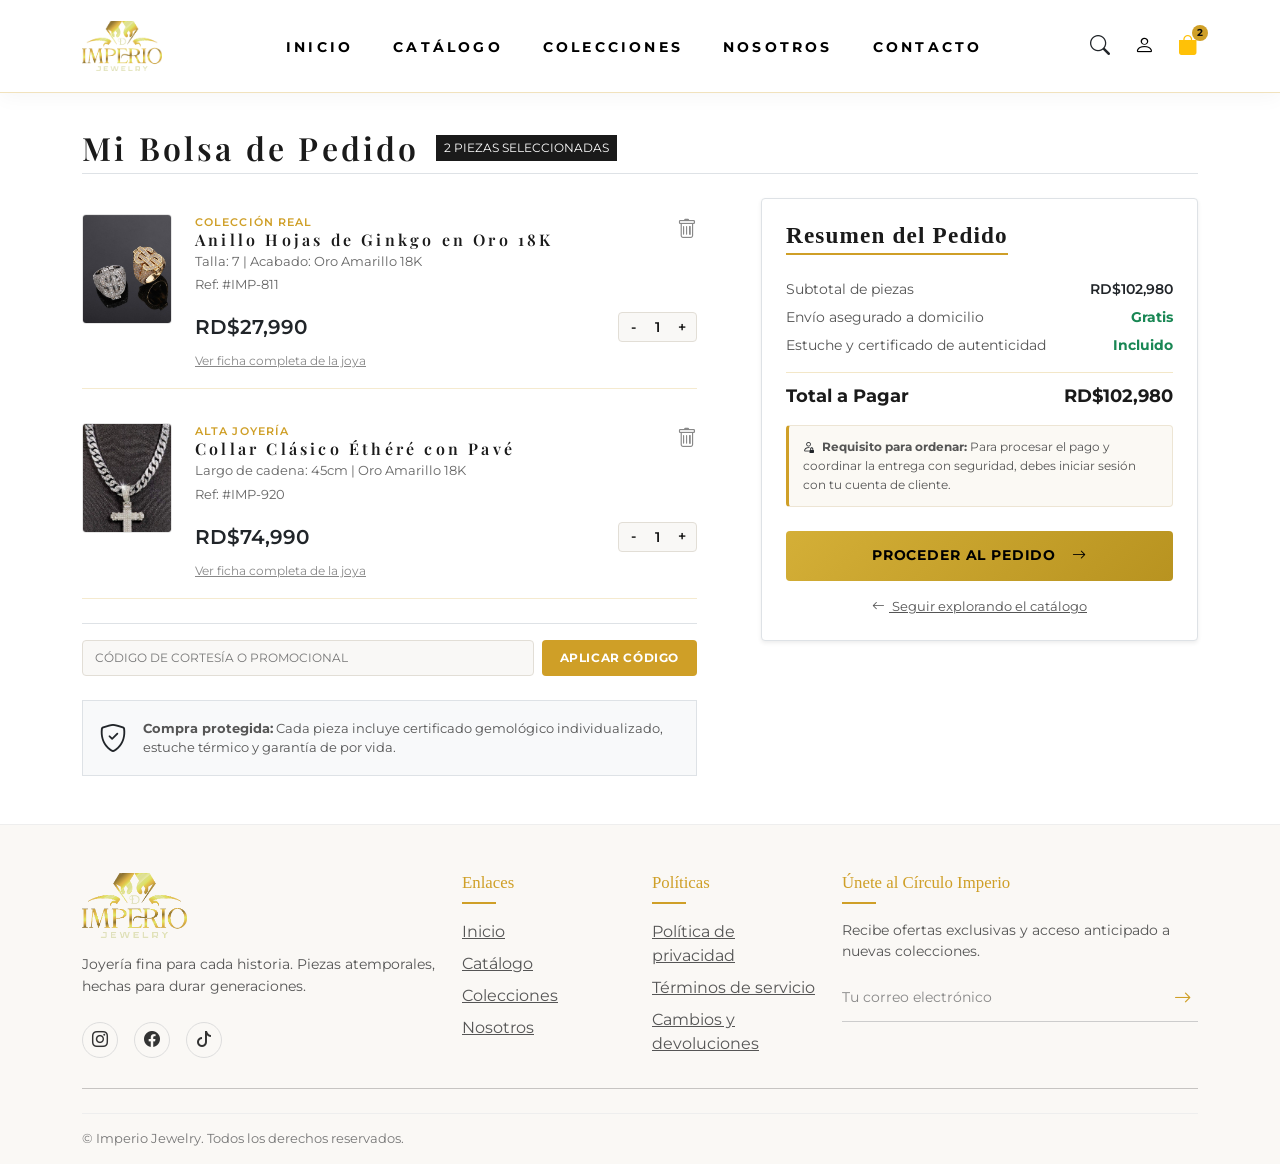
==== commit b1db80b8: "Fix" ====
--- a/carrito.html
+++ b/carrito.html
@@ -34,7 +34,11 @@
           <li class="nav-item"><a class="nav-link" href="contacto.html">Contacto</a></li>
         </ul>
         <div class="d-flex align-items-center gap-4 iconos-nav mt-4 mt-lg-0">
-          <a href="catalogo.html" aria-label="Buscar"><i class="bi bi-search"></i></a>
+          <a href="#" data-bs-toggle="modal" data-bs-target="#modalBuscar" aria-label="Buscar" class="d-lg-none"><i
+              class="bi bi-search"></i></a>
+          <a href="#" class="d-none d-lg-block text-dark"
+            onclick="document.getElementById('searchOverlay').classList.add('active'); setTimeout(() => document.getElementById('searchInputPC').focus(), 100); return false;"
+            aria-label="Buscar"><i class="bi bi-search"></i></a>
           <a href="login.html" data-bs-toggle="modal" data-bs-target="#modalCuenta" aria-label="Iniciar sesión"><i
               class="bi bi-person"></i></a>
           <a href="carrito.html" class="position-relative text-warning" aria-label="Carrito">
@@ -43,7 +47,47 @@
         </div>
       </div>
     </div>
+    <!-- Search Overlay Desktop -->
+    <div id="searchOverlay" class="search-overlay d-none d-lg-flex align-items-center shadow-sm">
+      <div class="container">
+        <form class="d-flex align-items-center w-100 position-relative"
+          onsubmit="event.preventDefault(); window.location.href='catalogo.html';">
+          <i class="bi bi-search text-muted me-3 fs-4"></i>
+          <input type="text" id="searchInputPC" class="form-control search-overlay-input flex-grow-1"
+            placeholder="¿Qué joya estás buscando?">
+          <button type="button" class="btn p-2 ms-3 text-dark"
+            onclick="document.getElementById('searchOverlay').classList.remove('active');" aria-label="Cerrar"><i
+              class="bi bi-x-lg fs-4"></i></button>
+        </form>
+      </div>
+    </div>
   </nav>
+
+  <!-- Modal Buscar -->
+  <div class="modal fade" id="modalBuscar" tabindex="-1" aria-labelledby="modalBuscarLabel" aria-hidden="true">
+    <div class="modal-dialog modal-dialog-centered">
+      <div class="modal-content border-0"
+        style="background: #ffffff; border-radius: 4px; box-shadow: 0 15px 40px rgba(0,0,0,0.12);">
+        <div class="modal-body p-4 p-md-5">
+          <div class="d-flex justify-content-between align-items-center mb-4">
+            <h5 class="modal-title" id="modalBuscarLabel"
+              style="font-family: 'Playfair Display', serif; font-size: 1.6rem; color: #1a1a1a;">Encuentra tu joya</h5>
+            <button type="button" class="btn-close" data-bs-dismiss="modal" aria-label="Cerrar"></button>
+          </div>
+          <form onsubmit="event.preventDefault(); window.location.href='catalogo.html';" class="position-relative">
+            <input type="text" class="form-control form-control-lg" placeholder="Ej. Collar de perlas..."
+              style="border: none; border-bottom: 2px solid #eaeaea; border-radius: 0; padding-left: 0; font-size: 1.15rem; box-shadow: none; background: transparent; transition: border-color 0.3s;"
+              onfocus="this.style.borderBottomColor='#cf9f27'" onblur="this.style.borderBottomColor='#eaeaea'">
+            <button type="submit" class="btn position-absolute end-0 top-50 translate-middle-y"
+              style="background: none; border: none; color: #cf9f27;"><i class="bi bi-search fs-5"></i></button>
+          </form>
+
+        </div>
+      </div>
+    </div>
+  </div>
+
+
 
   <section class="py-5">
     <div class="container">
--- a/css/estilos.css
+++ b/css/estilos.css
@@ -1339,16 +1339,38 @@
   }
 
   /* Mobile nav menu */
+  .navbar-collapse {
+    background: #ffffff;
+    margin-top: 10px;
+    padding: 0;
+    border-top: 1px solid rgba(207, 159, 39, 0.3);
+    box-shadow: 0 20px 40px rgba(0,0,0,0.08);
+  }
+
   .navbar-nav {
-    padding: 10px 0;
+    padding: 0;
+    margin-bottom: 0 !important;
     gap: 0 !important;
   }
 
   .navbar-nav .nav-link {
-    font-size: 0.8rem;
-    letter-spacing: 0.15rem;
-    padding: 10px 4px;
-    border-bottom: 1px solid #f0efe9;
+    font-size: 0.85rem;
+    letter-spacing: 0.25rem;
+    padding: 18px 25px;
+    border-bottom: 1px solid #f5f5f5;
+    text-align: left;
+    background: transparent;
+    border-radius: 0;
+    transition: background-color 0.3s ease, padding-left 0.3s ease;
+    color: #000000;
+  }
+
+  .navbar-nav .nav-link:hover,
+  .navbar-nav .nav-link.active {
+    background: #fdfdfd;
+    color: #cf9f27 !important;
+    padding-left: 30px;
+    transform: none;
   }
 
   .navbar-nav .nav-link::after {
@@ -1356,9 +1378,12 @@
   }
 
   .iconos-nav {
-    border-top: 1px solid #eee;
-    padding-top: 12px;
-    justify-content: center;
+    background: #faf8f5;
+    margin-top: 0 !important;
+    padding: 22px 35px;
+    justify-content: space-between;
+    border-top: none;
+    gap: 0 !important;
   }
 
   /* Hero section */
@@ -1557,3 +1582,71 @@
     font-size: 1rem;
   }
 }
+
+
+
+/* Buscador Offcanvas */
+.offcanvas-buscar {
+  height: auto !important;
+  min-height: 120px;
+  background: rgba(255, 255, 255, 0.98);
+  border-bottom: 1px solid rgba(207, 159, 39, 0.3);
+  box-shadow: 0 10px 30px rgba(0,0,0,0.05);
+}
+.offcanvas-buscar .offcanvas-body {
+  padding: 30px 0;
+}
+.offcanvas-buscar .form-control {
+  font-family: 'Playfair Display', serif;
+  font-size: clamp(1.4rem, 4vw, 2rem);
+  color: #1a1a1a;
+  border: none;
+  border-bottom: 2px solid transparent;
+  border-radius: 0;
+  padding: 10px 0;
+  background: transparent;
+  transition: all 0.3s;
+}
+.offcanvas-buscar .form-control:focus {
+  box-shadow: none;
+  border-bottom-color: #cf9f27;
+}
+.offcanvas-buscar .form-control::placeholder {
+  color: #d1d1d1;
+}
+
+
+/* Overlay Search Desktop */
+.search-overlay {
+  position: absolute;
+  top: 0;
+  left: 0;
+  width: 100%;
+  height: 100%;
+  background: rgba(255,255,255,0.98);
+  z-index: 2000;
+  opacity: 0;
+  visibility: hidden;
+  transition: opacity 0.3s ease, visibility 0.3s ease;
+}
+.search-overlay.active {
+  opacity: 1;
+  visibility: visible;
+}
+.search-overlay-input {
+  border: none;
+  border-bottom: 2px solid #cf9f27;
+  border-radius: 0;
+  font-size: 1.4rem;
+  padding: 10px 0;
+  background: transparent;
+  color: #1a1a1a;
+  font-family: 'Playfair Display', serif;
+}
+.search-overlay-input:focus {
+  box-shadow: none;
+  background: transparent;
+}
+.search-overlay-input::placeholder {
+  color: #c4c4c4;
+}
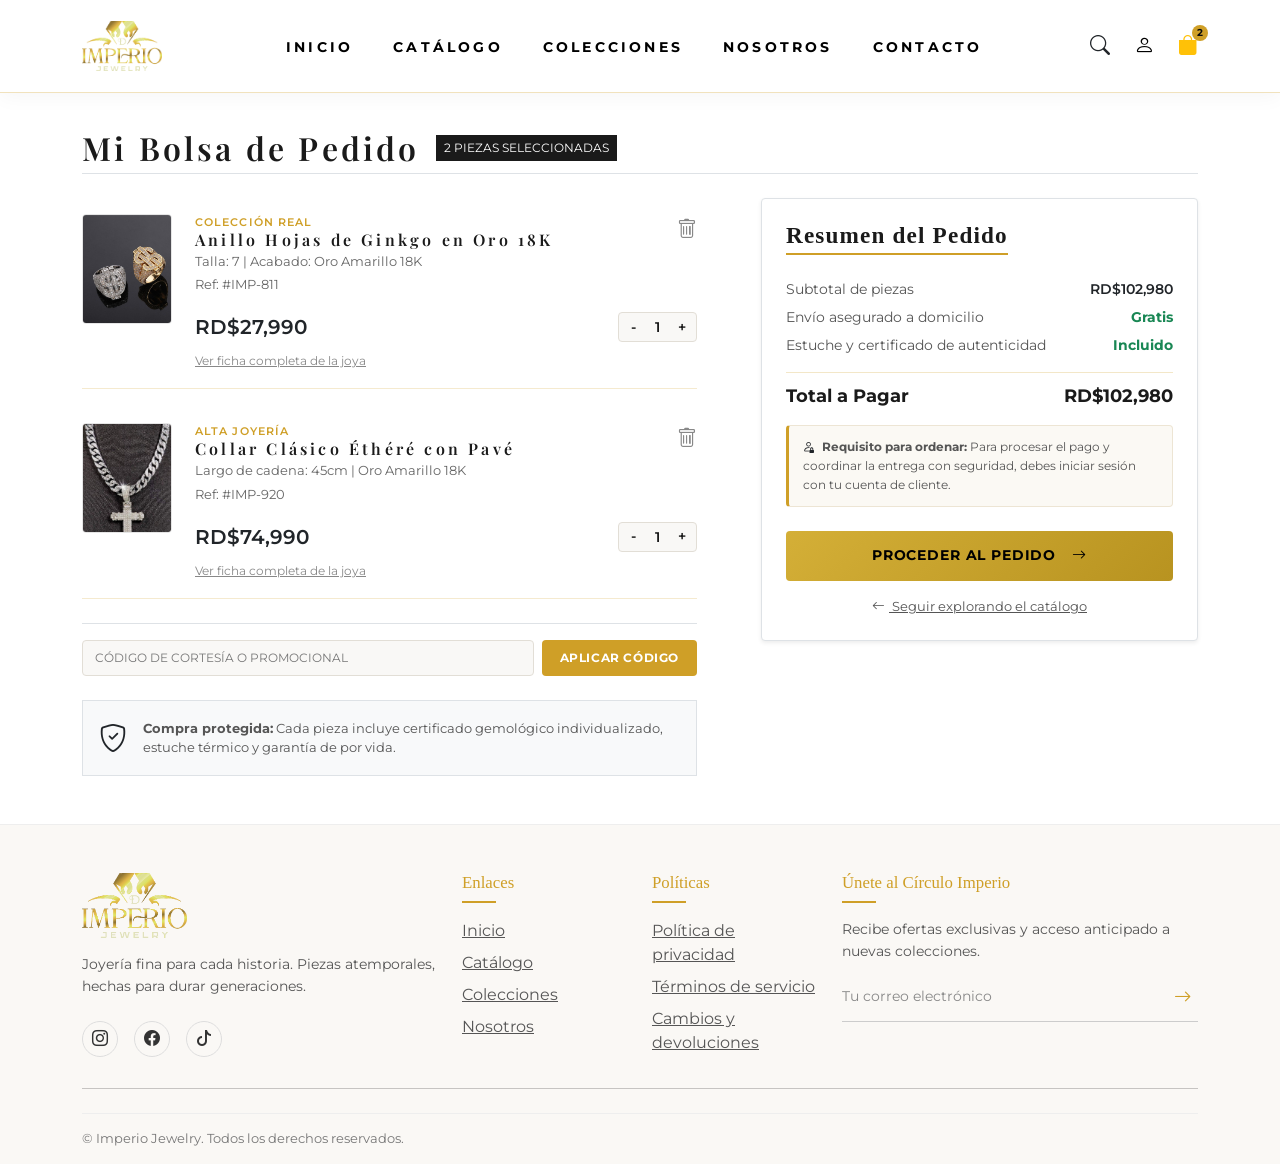
==== commit 3c000eca: "animaciones y buscador" ====
--- a/carrito.html
+++ b/carrito.html
@@ -47,11 +47,11 @@
         </div>
       </div>
     </div>
-    <!-- Search Overlay Desktop -->
+  
     <div id="searchOverlay" class="search-overlay d-none d-lg-flex align-items-center shadow-sm">
       <div class="container">
         <form class="d-flex align-items-center w-100 position-relative"
-          onsubmit="event.preventDefault(); window.location.href='catalogo.html';">
+          onsubmit="event.preventDefault(); const q = document.getElementById('searchInputPC').value.trim(); window.location.href='catalogo.html' + (q ? '?q=' + encodeURIComponent(q) : '');">
           <i class="bi bi-search text-muted me-3 fs-4"></i>
           <input type="text" id="searchInputPC" class="form-control search-overlay-input flex-grow-1"
             placeholder="¿Qué joya estás buscando?">
@@ -74,7 +74,7 @@
               style="font-family: 'Playfair Display', serif; font-size: 1.6rem; color: #1a1a1a;">Encuentra tu joya</h5>
             <button type="button" class="btn-close" data-bs-dismiss="modal" aria-label="Cerrar"></button>
           </div>
-          <form onsubmit="event.preventDefault(); window.location.href='catalogo.html';" class="position-relative">
+          <form onsubmit="event.preventDefault(); const q = this.querySelector('input').value.trim(); window.location.href='catalogo.html' + (q ? '?q=' + encodeURIComponent(q) : '');" class="position-relative">
             <input type="text" class="form-control form-control-lg" placeholder="Ej. Collar de perlas..."
               style="border: none; border-bottom: 2px solid #eaeaea; border-radius: 0; padding-left: 0; font-size: 1.15rem; box-shadow: none; background: transparent; transition: border-color 0.3s;"
               onfocus="this.style.borderBottomColor='#cf9f27'" onblur="this.style.borderBottomColor='#eaeaea'">
@@ -342,7 +342,8 @@
     </div>
   </div>
 
-  <script src="https://cdn.jsdelivr.net/npm/bootstrap@5.3.3/dist/js/bootstrap.bundle.min.js"></script>
+  <script src="assets/js/lib/bootstrap/bootstrap.bundle.min.js"></script>
+  <script src="js/animaciones.js"></script>
 </body>
 
 </html>
--- a/css/estilos.css
+++ b/css/estilos.css
@@ -1251,6 +1251,241 @@
   color: var(--blanco);
   border-color: var(--negro);
 }
+
+/* ===================================================
+   Buscador Header Catálogo (Elegante & Responsivo)
+   =================================================== */
+.catalogo-header-section {
+  background: linear-gradient(180deg, #fdfbf7 0%, #f6f3eb 100%);
+}
+
+.buscador-catalogo-wrapper {
+  width: 100%;
+}
+
+.buscador-catalogo-caja {
+  position: relative;
+  display: flex;
+  align-items: center;
+  width: 100%;
+  background: #ffffff;
+  border: 1.5px solid #dfd5c2;
+  border-radius: 50px;
+  padding: 6px 14px 6px 22px;
+  box-shadow: 0 4px 18px rgba(0, 0, 0, 0.04);
+  transition: all 0.3s cubic-bezier(0.16, 1, 0.3, 1);
+}
+
+.buscador-catalogo-caja:hover {
+  border-color: #cf9f27;
+  box-shadow: 0 6px 22px rgba(207, 159, 39, 0.12);
+}
+
+.buscador-catalogo-caja:focus-within {
+  border-color: #cf9f27;
+  background: #ffffff;
+  box-shadow: 0 0 0 4px rgba(207, 159, 39, 0.16), 0 8px 25px rgba(0, 0, 0, 0.06);
+}
+
+.icono-lupa-catalogo {
+  color: #cf9f27;
+  font-size: 1.25rem;
+  margin-right: 14px;
+  display: flex;
+  align-items: center;
+  flex-shrink: 0;
+  transition: transform 0.2s ease, color 0.2s ease;
+}
+
+.buscador-catalogo-caja:focus-within .icono-lupa-catalogo {
+  transform: scale(1.08);
+  color: #b8860b;
+}
+
+.input-buscador-catalogo {
+  border: none;
+  outline: none;
+  background: transparent;
+  color: #1a1a1a;
+  font-size: 0.98rem;
+  font-weight: 500;
+  width: 100%;
+  padding: 10px 0;
+  font-family: 'Montserrat', sans-serif;
+}
+
+.input-buscador-catalogo::placeholder {
+  color: #8c8c8c;
+  font-weight: 400;
+  font-size: 0.92rem;
+}
+
+.btn-limpiar-busqueda {
+  border: none;
+  background: #f2eee6;
+  color: #555;
+  width: 28px;
+  height: 28px;
+  border-radius: 50%;
+  display: inline-flex;
+  align-items: center;
+  justify-content: center;
+  font-size: 0.75rem;
+  cursor: pointer;
+  flex-shrink: 0;
+  margin-left: 8px;
+  transition: all 0.2s ease;
+}
+
+.btn-limpiar-busqueda:hover {
+  background: #1a1a1a;
+  color: #ffffff;
+}
+
+.badge-busqueda-info {
+  display: inline-flex;
+  align-items: center;
+  gap: 8px;
+  background: rgba(207, 159, 39, 0.08);
+  color: #795b0e;
+  border: 1px solid rgba(207, 159, 39, 0.28);
+  padding: 6px 16px;
+  border-radius: 20px;
+  font-size: 0.82rem;
+  font-weight: 500;
+  animation: fadeInDown 0.3s ease;
+}
+
+.badge-busqueda-info strong {
+  color: #1a1a1a;
+  font-weight: 600;
+}
+
+.badge-busqueda-info .btn-cerrar-badge {
+  background: none;
+  border: none;
+  color: #795b0e;
+  font-size: 1.1rem;
+  cursor: pointer;
+  padding: 0;
+  line-height: 1;
+  display: inline-flex;
+  align-items: center;
+  margin-left: 2px;
+  transition: transform 0.15s ease, color 0.15s ease;
+}
+
+.badge-busqueda-info .btn-cerrar-badge:hover {
+  color: #000;
+  transform: scale(1.2);
+}
+
+/* Estado sin resultados */
+.sin-resultados-box {
+  background: #faf8f5;
+  border: 1.5px dashed #dfd5c2;
+  border-radius: 12px;
+  padding: 50px 20px;
+  text-align: center;
+  margin: 30px auto;
+  max-width: 600px;
+  animation: fadeIn 0.3s ease;
+}
+
+.sin-resultados-icono {
+  width: 64px;
+  height: 64px;
+  border-radius: 50%;
+  background: rgba(207, 159, 39, 0.12);
+  color: #cf9f27;
+  font-size: 1.6rem;
+  display: inline-flex;
+  align-items: center;
+  justify-content: center;
+  margin-bottom: 16px;
+}
+
+.sin-resultados-titulo {
+  font-family: 'Playfair Display', serif;
+  font-size: 1.45rem;
+  color: #1a1a1a;
+  margin-bottom: 8px;
+  letter-spacing: 0.05rem;
+}
+
+.sin-resultados-sub {
+  color: #666;
+  font-size: 0.88rem;
+  max-width: 440px;
+  margin: 0 auto 22px auto;
+  line-height: 1.6;
+}
+
+.btn-restablecer-busqueda {
+  background: #1a1a1a;
+  color: #ffffff;
+  border: none;
+  padding: 10px 24px;
+  border-radius: 30px;
+  font-size: 0.82rem;
+  font-weight: 600;
+  letter-spacing: 0.06em;
+  text-transform: uppercase;
+  transition: all 0.25s ease;
+  display: inline-flex;
+  align-items: center;
+  gap: 6px;
+}
+
+.btn-restablecer-busqueda:hover {
+  background: #cf9f27;
+  color: #000000;
+  transform: translateY(-1px);
+}
+
+@keyframes fadeInDown {
+  from {
+    opacity: 0;
+    transform: translateY(-8px);
+  }
+  to {
+    opacity: 1;
+    transform: translateY(0);
+  }
+}
+
+@keyframes fadeIn {
+  from {
+    opacity: 0;
+    transform: scale(0.98);
+  }
+  to {
+    opacity: 1;
+    transform: scale(1);
+  }
+}
+
+/* Responsivo para celulares */
+@media (max-width: 575.98px) {
+  .buscador-catalogo-caja {
+    padding: 3px 8px 3px 14px;
+    border-radius: 40px;
+  }
+  .input-buscador-catalogo {
+    font-size: 0.88rem;
+    padding: 8px 0;
+  }
+  .input-buscador-catalogo::placeholder {
+    font-size: 0.82rem;
+  }
+  .icono-lupa-catalogo {
+    font-size: 1.05rem;
+    margin-right: 8px;
+  }
+  .sin-resultados-box {
+    padding: 35px 15px;
+  }
+}
 /* Ajustes de responsive para Hero Images */
 @media (max-width: 991px) {
   .hero-images-wrapper {
@@ -1650,3 +1885,109 @@
 .search-overlay-input::placeholder {
   color: #c4c4c4;
 }
+
+.navbar-imperio {
+  transition: background-color 0.3s ease, box-shadow 0.3s ease, border-color 0.3s ease, backdrop-filter 0.3s ease;
+}
+
+.navbar-imperio.navbar-scrolled {
+  background: rgba(255, 255, 255, 0.96) !important;
+  backdrop-filter: blur(12px);
+  -webkit-backdrop-filter: blur(12px);
+  box-shadow: 0 6px 25px rgba(0, 0, 0, 0.07) !important;
+  border-bottom-color: rgba(207, 159, 39, 0.4);
+}
+
+@keyframes heroRevealFade {
+  0% {
+    opacity: 0;
+    transform: translateY(42px);
+  }
+  100% {
+    opacity: 1;
+    transform: translateY(0);
+  }
+}
+
+@keyframes heroImageReveal {
+  0% {
+    opacity: 0;
+    transform: translateX(35px) scale(0.93);
+  }
+  100% {
+    opacity: 1;
+    transform: translateX(0) scale(1);
+  }
+}
+
+.hero .hero-eyebrow {
+  animation: heroRevealFade 0.9s cubic-bezier(0.16, 1, 0.3, 1) 0.15s backwards;
+}
+
+.hero .hero-titulo {
+  animation: heroRevealFade 1s cubic-bezier(0.16, 1, 0.3, 1) 0.4s backwards;
+}
+
+.hero .hero-texto {
+  animation: heroRevealFade 1s cubic-bezier(0.16, 1, 0.3, 1) 0.65s backwards;
+}
+
+.hero .d-flex.gap-3 {
+  animation: heroRevealFade 1.05s cubic-bezier(0.16, 1, 0.3, 1) 0.9s backwards;
+}
+
+.hero .hero-images-wrapper {
+  animation: heroImageReveal 1.2s cubic-bezier(0.16, 1, 0.3, 1) 0.5s backwards;
+}
+
+.reveal-on-scroll {
+  opacity: 0;
+  transform: translateY(35px);
+  transition: opacity 0.75s cubic-bezier(0.16, 1, 0.3, 1), transform 0.75s cubic-bezier(0.16, 1, 0.3, 1);
+  will-change: opacity, transform;
+}
+
+.reveal-on-scroll.is-visible {
+  opacity: 1;
+  transform: translateY(0);
+}
+
+.item-producto,
+.item-catalogo {
+  transition: transform 0.3s ease, box-shadow 0.3s ease;
+}
+
+.item-producto:hover,
+.item-catalogo:hover {
+  transform: translateY(-4px);
+}
+
+.item-producto-img-wrap {
+  overflow: hidden;
+}
+
+.item-producto-img-wrap img {
+  transition: transform 0.5s ease;
+}
+
+.item-producto:hover .item-producto-img-wrap img,
+.item-catalogo:hover .item-producto-img-wrap img {
+  transform: scale(1.04);
+}
+
+.franja-confianza .col-6 {
+  transition: transform 0.3s ease, color 0.3s ease;
+}
+
+.franja-confianza .col-6:hover {
+  transform: translateY(-2px);
+  color: #cf9f27;
+}
+
+@media (prefers-reduced-motion: reduce) {
+  .reveal-on-scroll {
+    opacity: 1 !important;
+    transform: none !important;
+    transition: none !important;
+  }
+}
